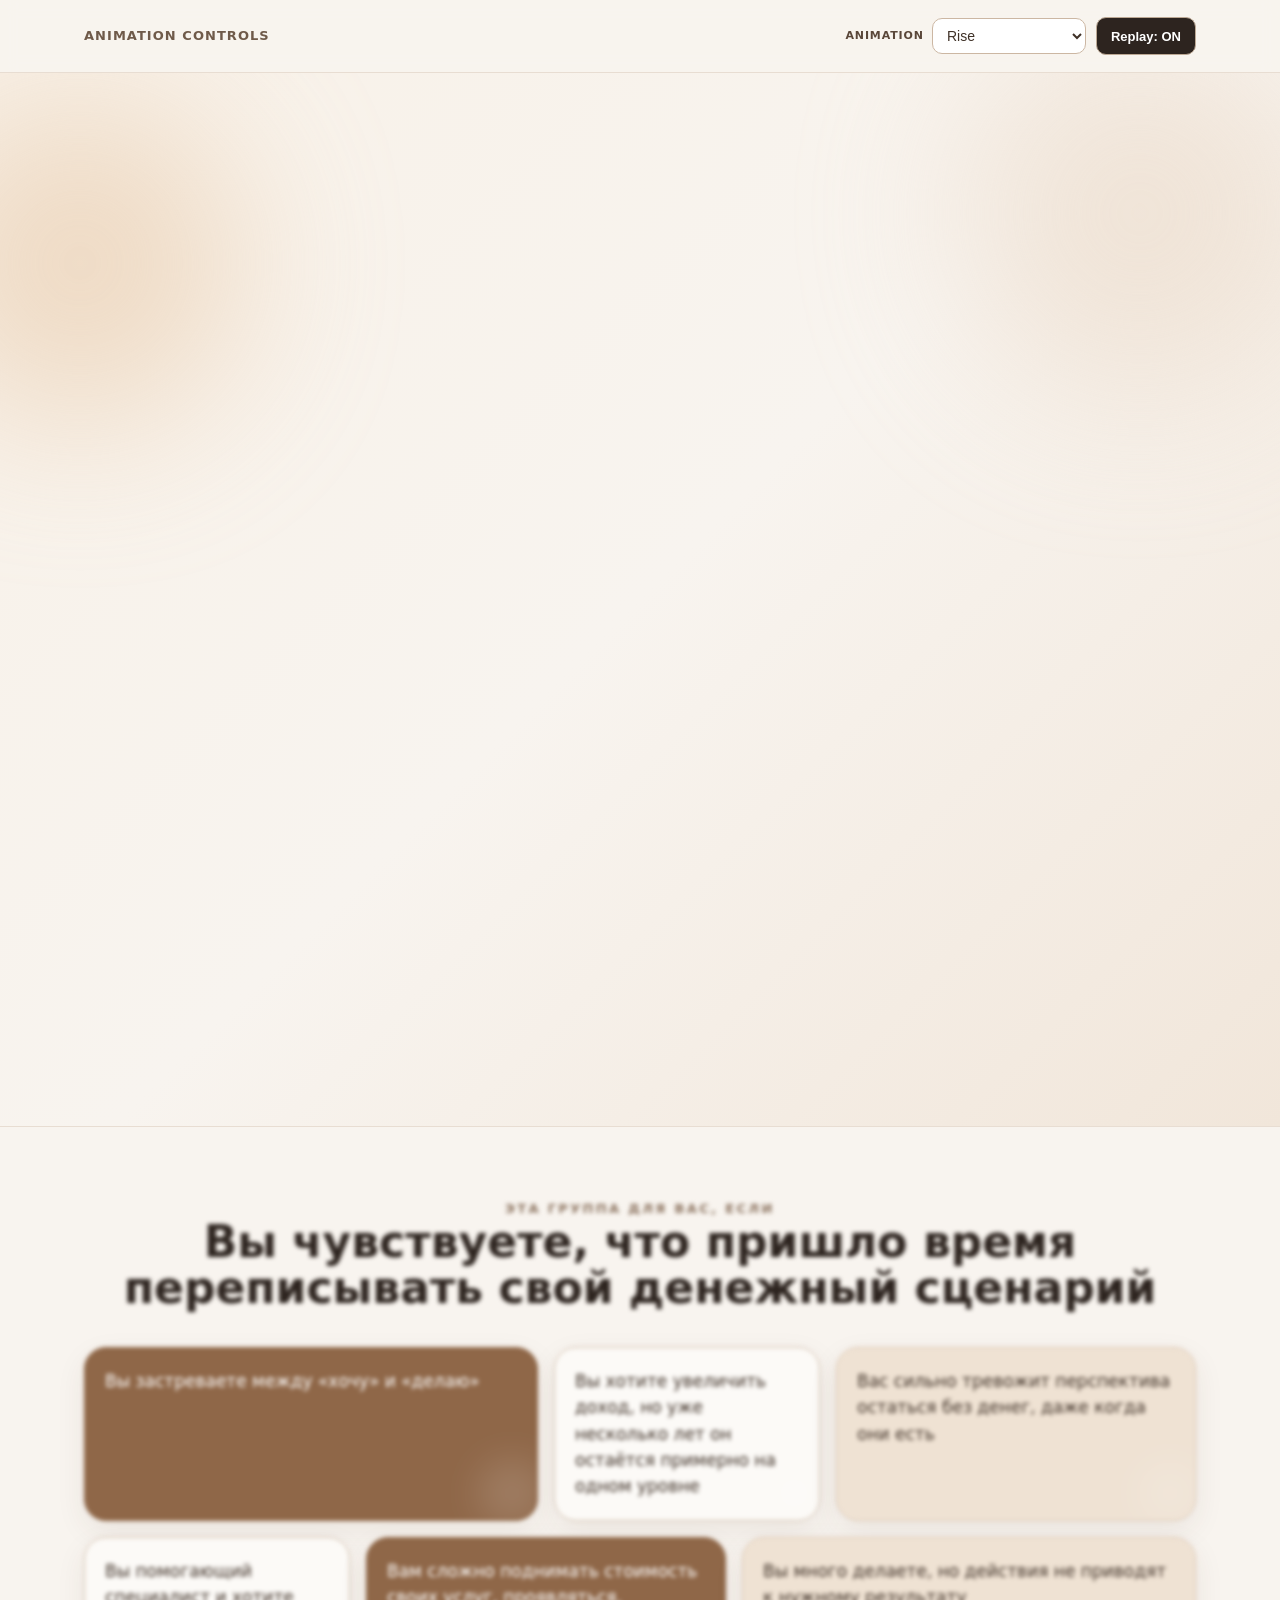
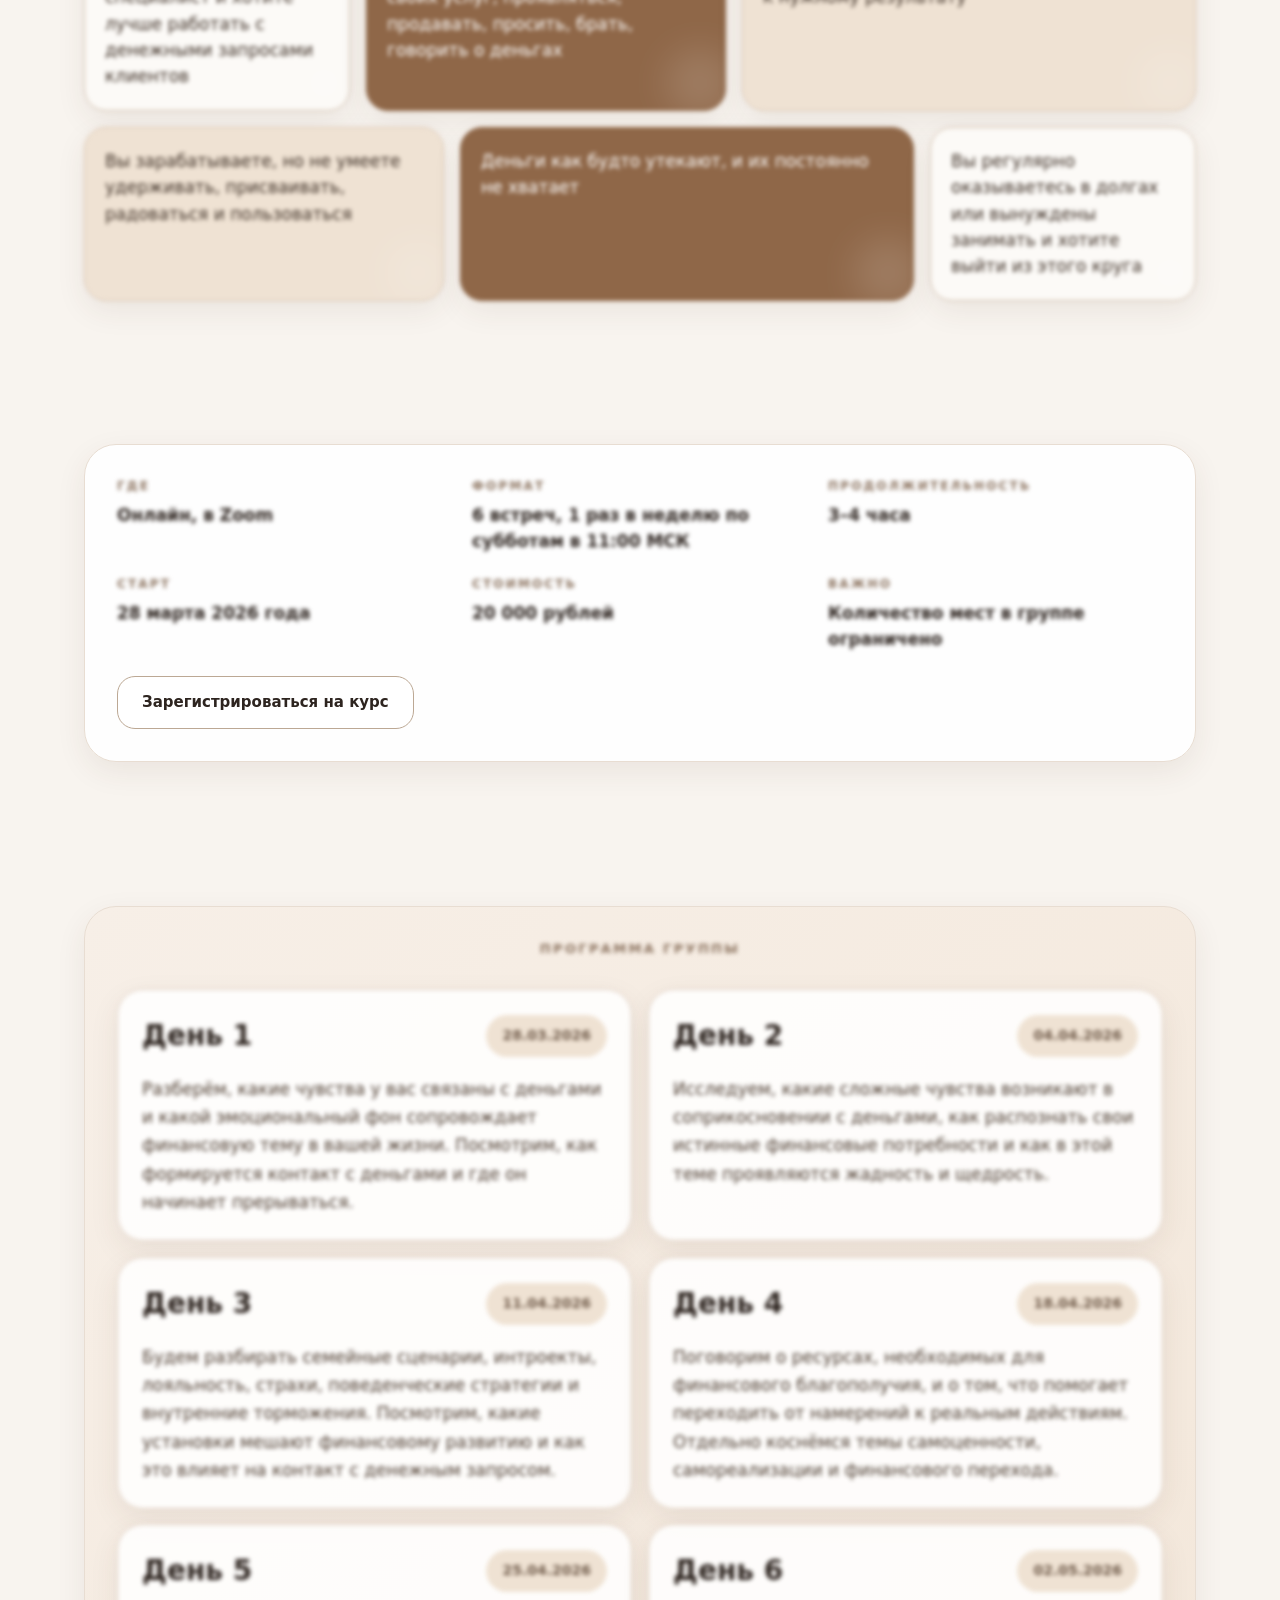
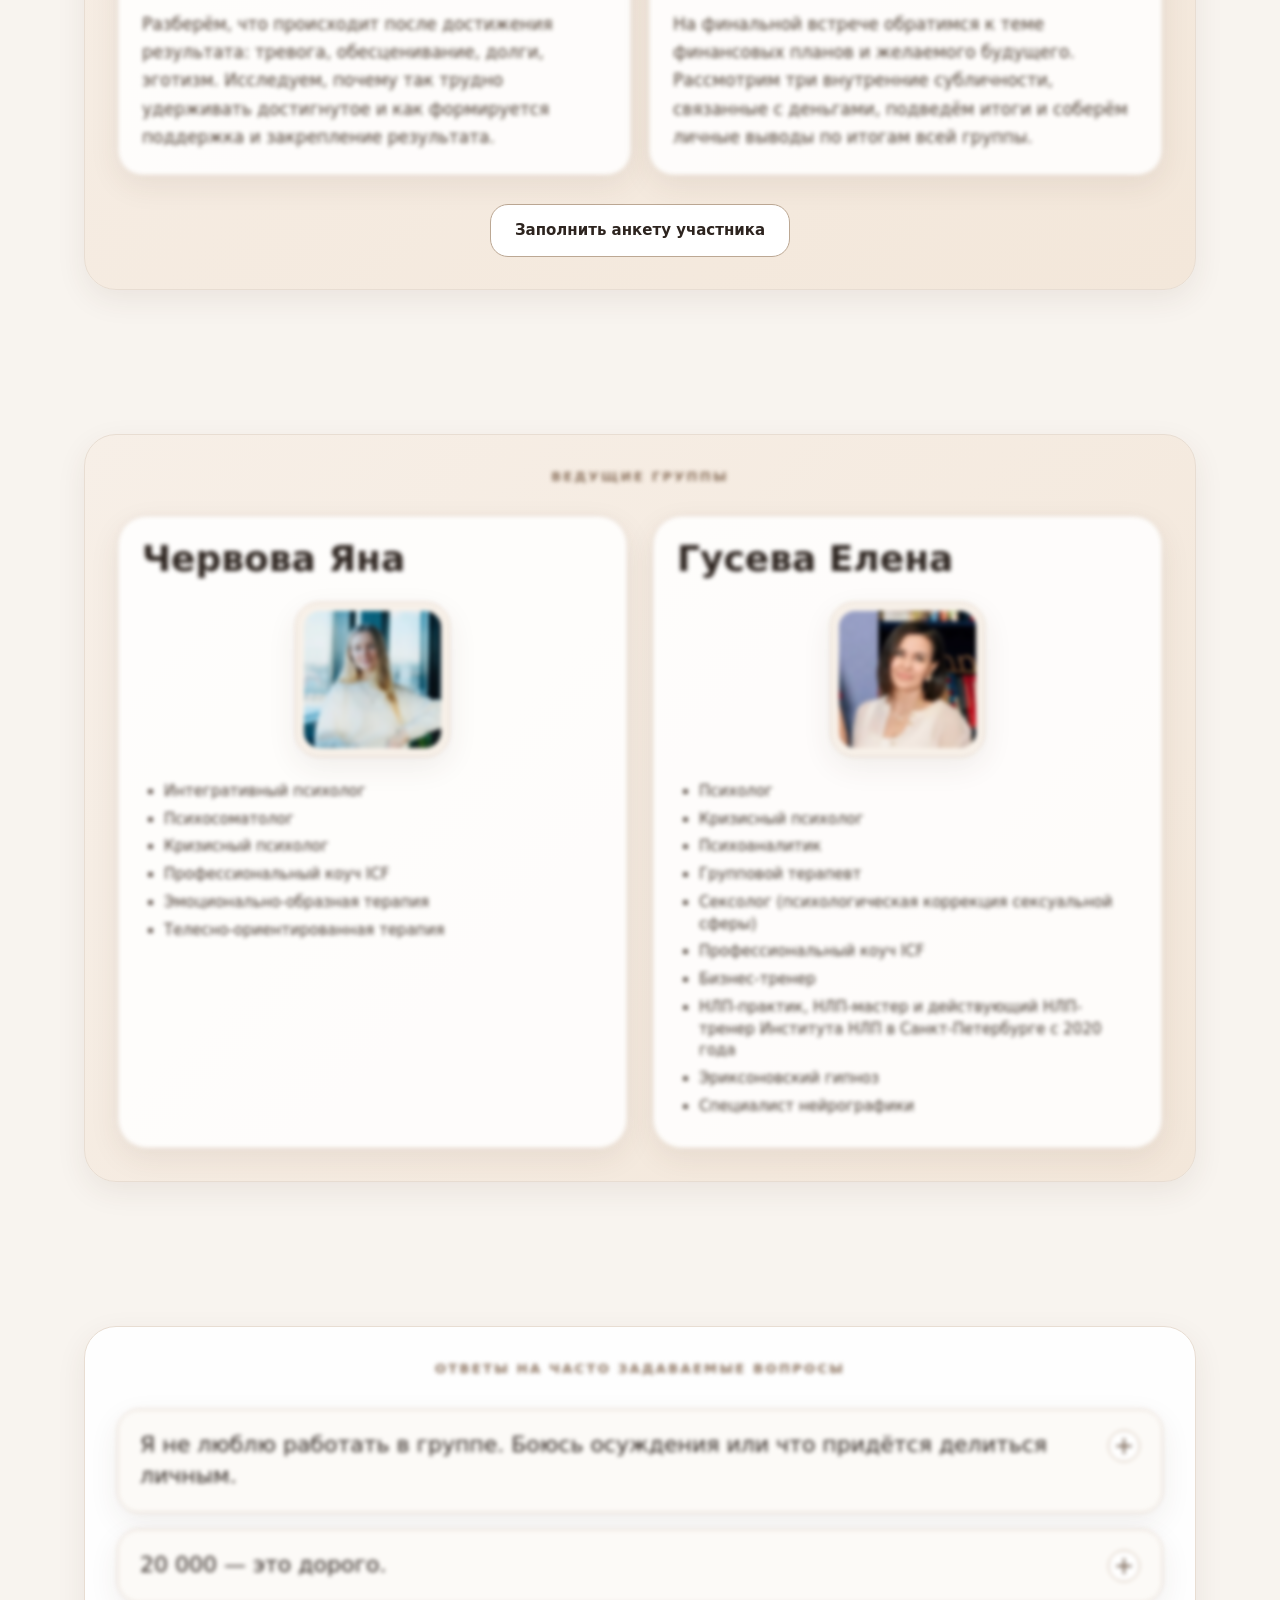
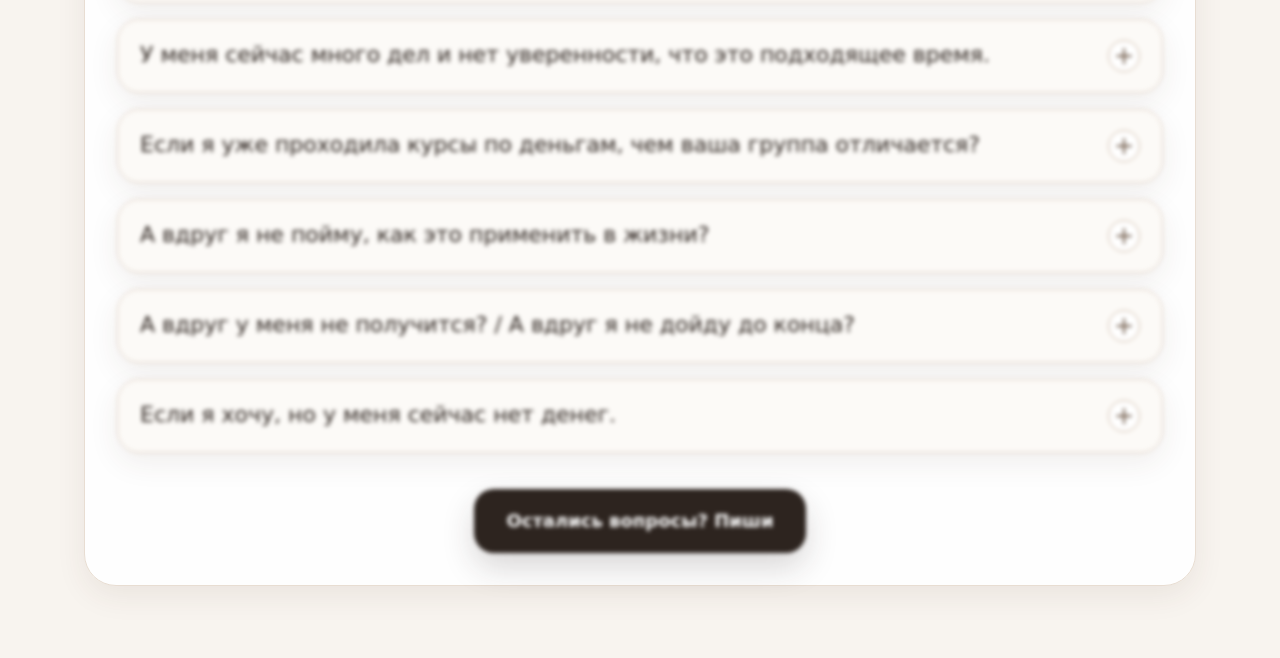
==== index.html @ 2451d03c "Работа с анимацией" ====
<!DOCTYPE html>
<html lang="ru">
<head>
  <meta charset="UTF-8" />
  <meta name="viewport" content="width=device-width, initial-scale=1.0" />
  <title>Учебно-терапевтическая группа «ДЕНЬГИ»</title>
  <link rel="stylesheet" href="styles.css?v=20260317-5" />
</head>
<body>
  <header class="site-header">
    <div class="container header-inner">
      <div class="header-title">Animation Controls</div>
      <div class="header-controls">
        <label class="header-control" for="animationPreset">
          <span>Animation</span>
          <select id="animationPreset" name="animationPreset">
            <option value="rise">Rise</option>
            <option value="slide-left">Slide Left</option>
            <option value="zoom">Zoom In</option>
            <option value="soft-blur">Soft Blur</option>
            <option value="none">None</option>
          </select>
        </label>
        <button id="revealToggle" class="header-toggle" type="button" aria-pressed="true">
          Replay: ON
        </button>
      </div>
    </div>
  </header>
  <main>
    <section class="hero">
      <div class="blob"></div>
      <div class="blob2"></div>
      <div class="container hero-inner">
        <div class="eyebrow">Учебно-терапевтическая группа</div>
        <h1>«ДЕНЬГИ»</h1>
        <div class="lead">
          Деньги — это не только доход, цифры на карте, платежи и список желаний в заметках. Это ещё и про страх, стыд, вину, запреты, семейные сценарии и внутренние остановки. Когда дело касается денег, проблема часто не в отсутствии у нас способностей, энергии, силы и опоры, а в том, что психика останавливает нас на пути к желаемому.
        </div>
        <div class="cta-row">
          <a class="btn btn-dark" href="https://forms.gle/CyxedDQFrgJyTi6B8" target="_blank" rel="noreferrer">Оставить заявку на участие</a>
        </div>

        <div class="features">
          <article class="feature-card">
            <h3>Почему эта группа не про мотивацию</h3>
            <p>Наша группа не про лозунги в стиле «просто поверь в себя и удвой доход». Она про глубину и про то, как на самом деле устроена психика в теме денег.</p>
          </article>
          <article class="feature-card">
            <h3>Как это проявляется в жизни</h3>
            <p>Мы хотим большего, стараемся, делаем шаги, но как будто всё время где-то тормозим: нам трудно просить, брать, проявляться, выдерживать рост и пользоваться тем, что уже удалось получить.</p>
          </article>
          <article class="feature-card warm">
            <h3>Что мы будем исследовать</h3>
            <p>Как именно формируются внутренние установки в теме денег, денежные установки, семейные сценарии, запрет хотеть и брать, трудности с проявленностью, получением, удержанием и присвоением результата.</p>
          </article>
        </div>
      </div>
    </section>

    <section class="section">
      <div class="container">
        <div class="section-title-wrap">
          <div class="section-kicker">Эта группа для вас, если</div>
          <h2>Вы чувствуете, что пришло время переписывать свой денежный сценарий</h2>
        </div>
        <div class="audience-grid">
          <div class="audience-card card-accent"><p>Вы застреваете между «хочу» и «делаю»</p></div>
<div class="audience-card card-light"><p>Вы хотите увеличить доход, но уже несколько лет он остаётся примерно на одном уровне</p></div>
<div class="audience-card card-warm"><p>Вас сильно тревожит перспектива остаться без денег, даже когда они есть</p></div>
<div class="audience-card card-light"><p>Вы помогающий специалист и хотите лучше работать с денежными запросами клиентов</p></div>
<div class="audience-card card-accent"><p>Вам сложно поднимать стоимость своих услуг, проявляться, продавать, просить, брать, говорить о деньгах</p></div>
<div class="audience-card card-warm"><p>Вы много делаете, но действия не приводят к нужному результату</p></div>
<div class="audience-card card-warm"><p>Вы зарабатываете, но не умеете удерживать, присваивать, радоваться и пользоваться</p></div>
<div class="audience-card card-accent"><p>Деньги как будто утекают, и их постоянно не хватает</p></div>
<div class="audience-card card-light"><p>Вы регулярно оказываетесь в долгах или вынуждены занимать и хотите выйти из этого круга</p></div>
        </div>
      </div>
    </section>

    <section class="section section-no-top">
      <div class="container">
        <div class="info-box">
          <div class="info-grid">
            <div class="info-item"><div class="label">Где</div><div class="value">Онлайн, в Zoom</div></div>
            <div class="info-item"><div class="label">Формат</div><div class="value">6 встреч, 1 раз в неделю по субботам в 11:00 МСК</div></div>
            <div class="info-item"><div class="label">Продолжительность</div><div class="value">3–4 часа</div></div>
            <div class="info-item"><div class="label">Старт</div><div class="value">28 марта 2026 года</div></div>
            <div class="info-item"><div class="label">Стоимость</div><div class="value">20 000 рублей</div></div>
            <div class="info-item"><div class="label">Важно</div><div class="value">Количество мест в группе ограничено</div></div>
          </div>
          <div class="cta-row cta-row-tight">
            <a class="btn btn-light" href="https://forms.gle/CyxedDQFrgJyTi6B8" target="_blank" rel="noreferrer">Зарегистрироваться на курс</a>
          </div>
        </div>
      </div>
    </section>

    <section class="section section-no-top">
      <div class="container">
        <div class="program-box">
          <div class="section-title-wrap section-title-wrap-compact">
            <div class="section-kicker">Программа группы</div>
          </div>
          <div class="program-grid">
            <article class="program-card">
      <div class="program-head"><h3>День 1</h3><span class="date-chip">28.03.2026</span></div>
      <p>Разберём, какие чувства у вас связаны с деньгами и какой эмоциональный фон сопровождает финансовую тему в вашей жизни. Посмотрим, как формируется контакт с деньгами и где он начинает прерываться.</p>
    </article>
<article class="program-card">
      <div class="program-head"><h3>День 2</h3><span class="date-chip">04.04.2026</span></div>
      <p>Исследуем, какие сложные чувства возникают в соприкосновении с деньгами, как распознать свои истинные финансовые потребности и как в этой теме проявляются жадность и щедрость.</p>
    </article>
<article class="program-card">
      <div class="program-head"><h3>День 3</h3><span class="date-chip">11.04.2026</span></div>
      <p>Будем разбирать семейные сценарии, интроекты, лояльность, страхи, поведенческие стратегии и внутренние торможения. Посмотрим, какие установки мешают финансовому развитию и как это влияет на контакт с денежным запросом.</p>
    </article>
<article class="program-card">
      <div class="program-head"><h3>День 4</h3><span class="date-chip">18.04.2026</span></div>
      <p>Поговорим о ресурсах, необходимых для финансового благополучия, и о том, что помогает переходить от намерений к реальным действиям. Отдельно коснёмся темы самоценности, самореализации и финансового перехода.</p>
    </article>
<article class="program-card">
      <div class="program-head"><h3>День 5</h3><span class="date-chip">25.04.2026</span></div>
      <p>Разберём, что происходит после достижения результата: тревога, обесценивание, долги, эготизм. Исследуем, почему так трудно удерживать достигнутое и как формируется поддержка и закрепление результата.</p>
    </article>
<article class="program-card">
      <div class="program-head"><h3>День 6</h3><span class="date-chip">02.05.2026</span></div>
      <p>На финальной встрече обратимся к теме финансовых планов и желаемого будущего. Рассмотрим три внутренние субличности, связанные с деньгами, подведём итоги и соберём личные выводы по итогам всей группы.</p>
    </article>
          </div>
          <div class="cta-row cta-row-center">
            <a class="btn btn-light" href="https://forms.gle/CyxedDQFrgJyTi6B8" target="_blank" rel="noreferrer">Заполнить анкету участника</a>
          </div>
        </div>
      </div>
    </section>

    <section class="section section-no-top">
      <div class="container">
        <div class="hosts-box">
          <div class="section-title-wrap section-title-wrap-compact">
            <div class="section-kicker">Ведущие группы</div>
          </div>
          <div class="hosts-grid">
            <article class="host-card">
              <h3>Червова Яна</h3>
              <div class="photo-wrap"><img src="[data-uri]" alt="Червова Яна"></div>
              <ul class="host-list">
                <li>Интегративный психолог</li>
<li>Психосоматолог</li>
<li>Кризисный психолог</li>
<li>Профессиональный коуч ICF</li>
<li>Эмоционально-образная терапия</li>
<li>Телесно-ориентированная терапия</li>
              </ul>
            </article>

            <article class="host-card">
              <h3>Гусева Елена</h3>
              <div class="photo-wrap"><img src="[data-uri]" alt="Гусева Елена"></div>
              <ul class="host-list">
                <li>Психолог</li>
<li>Кризисный психолог</li>
<li>Психоаналитик</li>
<li>Групповой терапевт</li>
<li>Сексолог (психологическая коррекция сексуальной сферы)</li>
<li>Профессиональный коуч ICF</li>
<li>Бизнес-тренер</li>
<li>НЛП-практик, НЛП-мастер и действующий НЛП-тренер Института НЛП в Санкт-Петербурге с 2020 года</li>
<li>Эриксоновский гипноз</li>
<li>Специалист нейрографики</li>
              </ul>
            </article>
          </div>
        </div>
      </div>
    </section>

    <section class="section section-no-top">
      <div class="container">
        <div class="faq-box">
          <div class="section-title-wrap section-title-wrap-compact">
            <div class="section-kicker">Ответы на часто задаваемые вопросы</div>
          </div>
          <div class="faq-list">
            <details class="faq-item">
    <summary><span>Я не люблю работать в группе. Боюсь осуждения или что придётся делиться личным.</span><span class="plus">+</span></summary>
    <div class="faq-answer">Это безопасная, профессионально ведущаяся группа. Здесь нет давления, принуждения или ожидания, что вы должны открываться больше, чем вам комфортно. Вы говорите только о том, о чём готовы говорить. И очень часто именно группа даёт редкое ощущение: со мной всё не так уж странно, я не одна и не один, мои чувства и страхи можно выдержать и понять.</div>
  </details>
<details class="faq-item">
    <summary><span>20 000 — это дорого.</span><span class="plus">+</span></summary>
    <div class="faq-answer">Это не просто оплата за участие в группе, а вложение в глубокую работу с вашими денежными сценариями, чувствами и привычными способами обращаться с деньгами. Здесь вы работаете не с поверхностью, а с тем, что годами влияет на доход, устойчивость, самоценность и внутреннюю свободу. В результате вы уйдёте не с абстрактной теорией, а с гораздо более ясным пониманием себя и своей личной инструкции обращения с деньгами. И это остаётся с вами надолго.</div>
  </details>
<details class="faq-item">
    <summary><span>У меня сейчас много дел и нет уверенности, что это подходящее время.</span><span class="plus">+</span></summary>
    <div class="faq-answer">Очень часто именно так и выглядит наша тема денег: на себя, на устойчивость, на важные внутренние процессы как будто всё время не хватает места. И в этом тоже есть смысл. Группа не про то, чтобы ещё сильнее себя подгонять. Она про то, чтобы остановиться, услышать себя и начать выстраивать более осознанный и взрослый контакт с деньгами.</div>
  </details>
<details class="faq-item">
    <summary><span>Если я уже проходила курсы по деньгам, чем ваша группа отличается?</span><span class="plus">+</span></summary>
    <div class="faq-answer">Мы не будем повторять общие идеи про деньги и не станем давать универсальные советы, которые подходят всем и никому одновременно. Здесь важнее другое: вы увидите, как именно вы устроены в теме денег — где останавливаетесь, что чувствуете, какие стратегии у вас включаются автоматически. Это не про накопление информации, а про личную работу, после которой меняется не только понимание, но и внутреннее состояние.</div>
  </details>
<details class="faq-item">
    <summary><span>А вдруг я не пойму, как это применить в жизни?</span><span class="plus">+</span></summary>
    <div class="faq-answer">Здесь вы не просто слушаете и соглашаетесь. Здесь вы исследуете, проживаете, замечаете свои реакции и постепенно собираете собственную систему понимания. То есть не абстрактные знания, а конкретные ответы про себя: что с вами происходит, где вы тормозите, на что опираетесь и что помогает вам двигаться дальше. По сути, вы создаёте свою личную инструкцию, которую потом сможете использовать в жизни.</div>
  </details>
<details class="faq-item">
    <summary><span>А вдруг у меня не получится? / А вдруг я не дойду до конца?</span><span class="plus">+</span></summary>
    <div class="faq-answer">Это не марафон, где нужно собраться из последних сил и героически выдержать. Группа устроена так, чтобы поддерживать, а не ломать. Даже если вы сейчас в непростом состоянии, здесь можно идти в своём темпе. И иногда одна встреча уже даёт важный внутренний сдвиг, если вы остаетесь в честном контакте с собой.</div>
  </details>
<details class="faq-item">
    <summary><span>Если я хочу, но у меня сейчас нет денег.</span><span class="plus">+</span></summary>
    <div class="faq-answer">Это лучше обсудить лично. Если этот вопрос для вас актуален, напишите нам в Telegram.</div>
  </details>
          </div>
          <div class="bottom-cta">
            <a href="https://t.me/epguseva" target="_blank" rel="noreferrer">Остались вопросы? Пиши</a>
          </div>
        </div>
      </div>
    </section>
  </main>
  <script src="script.js?v=20260317-5" defer></script>
</body>
</html>
---- styles.css ----
:root {
      --bg: #f8f4ef;
      --bg-soft: #f7efe7;
      --bg-warm: #f1e6da;
      --card: rgba(255,255,255,.86);
      --card-solid: #ffffff;
      --text: #2d241f;
      --text-soft: #4d3d31;
      --muted: #8a715d;
      --line: #ddcdbf;
      --line-soft: #e8ddd2;
      --accent: #8f6748;
      --accent-dark: #2d241f;
      --accent-soft: #efe2d3;
      --shadow: 0 10px 30px rgba(80, 54, 32, 0.08);
      --radius-xl: 32px;
      --radius-lg: 26px;
      --radius-md: 22px;
      --maxw: 1160px;
    }
    * { box-sizing: border-box; }
    html { scroll-behavior: smooth; }
    body {
      margin: 0;
      font-family: Inter, ui-sans-serif, system-ui, -apple-system, BlinkMacSystemFont, "Segoe UI", sans-serif;
      background: var(--bg);
      color: var(--text);
      line-height: 1.55;
    }
    img { max-width: 100%; display: block; }
    a { color: inherit; text-decoration: none; }
    .container { max-width: var(--maxw); margin: 0 auto; padding: 0 24px; }
    .hero {
      position: relative;
      overflow: hidden;
      border-bottom: 1px solid var(--line-soft);
      background: linear-gradient(135deg, #f8f1e8 0%, #f8f4ef 50%, #f1e6da 100%);
    }
    .blob, .blob2 {
      position: absolute; border-radius: 999px; filter: blur(80px); opacity: .55; pointer-events:none;
    }
    .blob { width: 320px; height: 320px; background: #e7c7a5; left: -80px; top: 30px; }
    .blob2 { width: 360px; height: 360px; background: #ead8c6; right: -40px; top: -40px; }
    .hero-inner { position: relative; padding: 64px 0 96px; }
    .eyebrow {
      display: inline-flex; padding: 10px 16px; border-radius: 999px; border: 1px solid #d8c8b7;
      background: rgba(255,255,255,.7); color: #6f5a49; font-size: 14px; letter-spacing: .08em; text-transform: uppercase;
      backdrop-filter: blur(8px);
    }
    h1 { margin: 18px 0 0; font-size: clamp(42px, 8vw, 82px); line-height: .98; }
    h2 { margin: 0; font-size: clamp(28px, 4vw, 44px); line-height: 1.05; }
    h3 { margin: 0; }
    .lead { max-width: 920px; margin-top: 28px; font-size: clamp(20px, 2.1vw, 26px); line-height: 1.55; color: var(--text-soft); }
    .cta-row { margin-top: 28px; display: flex; flex-wrap: wrap; gap: 12px; }
    .cta-row-tight { margin-top: 24px; }
    .cta-row-center { justify-content: center; margin-top: 28px; }
    .btn {
      display: inline-flex; align-items: center; justify-content: center;
      min-height: 52px; padding: 14px 24px; border-radius: 18px; font-weight: 600;
      font-size: 15px; transition: .18s ease; box-shadow: var(--shadow);
    }
    .btn-dark { background: var(--accent-dark); color: white; }
    .btn-dark:hover { background: #3a3029; }
    .btn-light { background: white; color: var(--text); border: 1px solid #bca894; box-shadow: none; }
    .btn-light:hover { background: #f8f1e9; }
    .features { margin-top: 40px; display: grid; gap: 16px; grid-template-columns: repeat(3, 1fr); }
    .feature-card {
      border: 1px solid var(--line);
      border-radius: var(--radius-md);
      padding: 24px; box-shadow: var(--shadow);
      background: rgba(255,255,255,.85);
    }
    .feature-card.warm { background: var(--accent-soft); }
    .feature-card h3 { font-size: 24px; margin-bottom: 12px; }
    .feature-card p { margin: 0; color: var(--text-soft); font-size: 17px; line-height: 1.65; }
    section.section { padding: 72px 0; }
    .section-no-top { padding-top: 0; }
    .section-title-wrap { text-align: center; margin-bottom: 36px; }
    .section-title-wrap-compact { margin-bottom: 0; }
    .section-kicker {
      color: var(--muted); text-transform: uppercase; letter-spacing: .18em; font-size: 13px; font-weight: 600;
    }
    .audience-grid {
      display: grid; gap: 16px;
      grid-template-columns: repeat(12, 1fr);
    }
    .audience-card {
      min-height: 140px; border-radius: 22px; border: 1px solid var(--line);
      padding: 20px; box-shadow: var(--shadow); position: relative; overflow: hidden;
    }
    .audience-card p { margin: 0; font-size: 17px; line-height: 1.55; position: relative; z-index: 1; }
    .audience-card::after {
      content: ""; position: absolute; right: -10px; bottom: -8px; width: 70px; height: 70px;
      border-radius: 999px; background: rgba(255,255,255,.14); filter: blur(18px);
    }
    .card-accent { background: var(--accent); color: white; border-color: var(--accent); }
    .card-light { background: #fcfaf7; color: #3f3127; border-color: #ccb7a3; }
    .card-warm { background: #efe2d3; color: #3f3127; border-color: #d7c1ad; }
    .audience-grid .audience-card:nth-child(1) { grid-column: span 5; }
    .audience-grid .audience-card:nth-child(2) { grid-column: span 3; }
    .audience-grid .audience-card:nth-child(3) { grid-column: span 4; }
    .audience-grid .audience-card:nth-child(4) { grid-column: span 3; }
    .audience-grid .audience-card:nth-child(5) { grid-column: span 4; }
    .audience-grid .audience-card:nth-child(6) { grid-column: span 5; }
    .audience-grid .audience-card:nth-child(7) { grid-column: span 4; }
    .audience-grid .audience-card:nth-child(8) { grid-column: span 5; }
    .audience-grid .audience-card:nth-child(9) { grid-column: span 3; }

    .info-box, .program-box, .hosts-box, .faq-box {
      border: 1px solid var(--line-soft);
      border-radius: var(--radius-xl);
      box-shadow: var(--shadow);
      padding: 32px;
    }
    .info-box { background: rgba(255,255,255,.92); }
    .program-box, .hosts-box { background: linear-gradient(135deg, #f7efe7 0%, #f3e7da 100%); }
    .faq-box { background: rgba(255,255,255,.92); }
    .info-grid {
      display: grid; gap: 20px; grid-template-columns: repeat(3, 1fr);
    }
    .info-item .label {
      color: var(--muted); text-transform: uppercase; letter-spacing: .18em; font-size: 12px; font-weight: 600;
    }
    .info-item .value { margin-top: 6px; font-weight: 600; font-size: 17px; }
    .program-grid { display: grid; gap: 16px; grid-template-columns: repeat(2, 1fr); margin-top: 30px; }
    .program-card {
      border: 1px solid var(--line); border-radius: 26px; background: rgba(255,255,255,.86); padding: 24px; box-shadow: var(--shadow);
    }
    .program-head { display: flex; align-items: center; justify-content: space-between; gap: 14px; }
    .program-head h3 { font-size: 28px; }
    .date-chip {
      display: inline-flex; align-items: center; justify-content: center;
      padding: 10px 16px; border-radius: 999px; background: var(--accent-soft); color: #6f5a49; font-size: 14px; font-weight: 600;
      white-space: nowrap;
    }
    .program-card p { margin: 18px 0 0; font-size: 17px; color: var(--text-soft); line-height: 1.65; }
    .hosts-grid { margin-top: 28px; display: grid; gap: 24px; grid-template-columns: repeat(2, 1fr); }
    .host-card {
      border: 1px solid var(--line); border-radius: 30px; background: rgba(255,255,255,.86); padding: 24px; box-shadow: var(--shadow);
    }
    .host-card h3 { font-size: 36px; line-height: 1.05; }
    .photo-wrap {
      width: 155px; height: 155px; margin: 24px auto 0; padding: 8px;
      border-radius: 24px; overflow: hidden; border: 1px solid var(--line); background: #f8f1e9; box-shadow: var(--shadow);
    }
    .photo-wrap img { width: 100%; height: 100%; object-fit: cover; border-radius: 16px; }
    .host-list {
      margin: 24px 0 0; padding-left: 22px; color: #44362c; line-height: 1.45;
    }
    .host-list li { margin: 6px 0; font-size: 15px; }
    .faq-list { margin-top: 30px; display: grid; gap: 16px; }
    .faq-item {
      border: 1px solid var(--line); border-radius: 22px; background: #fcfaf7; padding: 20px 22px; box-shadow: var(--shadow);
    }
    .faq-item summary {
      list-style: none; cursor: pointer; display: flex; gap: 14px; align-items: flex-start; justify-content: space-between;
      font-size: 22px; line-height: 1.4; font-weight: 500;
    }
    .faq-item summary::-webkit-details-marker { display: none; }
    .plus {
      display: inline-flex; align-items: center; justify-content: center; width: 32px; height: 32px; flex: 0 0 32px;
      border-radius: 999px; border: 1px solid #ccb7a3; background: white; color: #6f5a49; font-size: 24px; line-height: 1;
      transition: transform .2s ease;
    }
    .faq-item[open] .plus { transform: rotate(45deg); }
    .faq-answer { padding-top: 16px; color: var(--text-soft); font-size: 17px; line-height: 1.7; white-space: pre-wrap; }
    .bottom-cta { margin-top: 36px; display: flex; justify-content: center; }
    .bottom-cta a {
      display: inline-flex; align-items: center; justify-content: center; min-height: 64px;
      background: var(--accent-dark); color: white; border-radius: 20px; padding: 16px 32px;
      font-size: 18px; font-weight: 700; box-shadow: 0 14px 32px rgba(45,36,31,.18);
    }
    .bottom-cta a:hover { background: #3a3029; }

    /* Header controls (temporary, can be replaced with full nav later) */
    .site-header {
      position: sticky;
      top: 0;
      z-index: 140;
      border-bottom: 1px solid var(--line-soft);
      background: rgba(248,244,239,.94);
      backdrop-filter: blur(8px);
    }
    .header-inner {
      min-height: 72px;
      display: flex;
      align-items: center;
      justify-content: space-between;
      gap: 14px;
      padding-top: 10px;
      padding-bottom: 10px;
    }
    .header-title {
      font-size: 13px;
      font-weight: 700;
      letter-spacing: .08em;
      text-transform: uppercase;
      color: #6f5a49;
      white-space: nowrap;
    }
    .header-controls {
      display: flex;
      align-items: center;
      gap: 10px;
      flex-wrap: wrap;
      justify-content: flex-end;
    }
    .header-control {
      display: flex;
      align-items: center;
      gap: 8px;
      color: #5a4739;
      font-size: 13px;
      font-weight: 600;
    }
    .header-control span {
      font-size: 11px;
      letter-spacing: .08em;
      text-transform: uppercase;
    }
    .header-control select {
      min-width: 154px;
      border-radius: 10px;
      border: 1px solid #ccb7a3;
      background: white;
      color: #3f3127;
      font-size: 14px;
      padding: 8px 10px;
    }
    .header-toggle {
      border: 1px solid #bca894;
      background: #2d241f;
      color: white;
      border-radius: 10px;
      min-height: 38px;
      padding: 8px 14px;
      font-size: 13px;
      font-weight: 700;
      cursor: pointer;
      transition: .18s ease;
    }
    .header-toggle:hover { background: #3a3029; }
    .header-toggle.is-off {
      background: white;
      color: #3f3127;
    }

    /* Scroll reveal animation (enabled only when JS adds .js on <html>) */
    .js .reveal {
      opacity: 0;
      transform: translate3d(var(--reveal-x, 0), var(--reveal-y, 26px), 0) scale(var(--reveal-scale, 1));
      filter: blur(var(--reveal-blur, 2px));
      transition:
        opacity 0.7s ease,
        transform 0.7s cubic-bezier(0.22, 1, 0.36, 1),
        filter 0.7s ease;
      transition-delay: var(--reveal-delay, 0ms);
      will-change: opacity, transform, filter;
    }
    .js .reveal.is-visible {
      opacity: 1;
      transform: translate3d(0, 0, 0) scale(1);
      filter: blur(0);
    }

    html[data-anim="rise"] {
      --reveal-x: 0;
      --reveal-y: 26px;
      --reveal-scale: 1;
      --reveal-blur: 2px;
    }
    html[data-anim="slide-left"] {
      --reveal-x: -34px;
      --reveal-y: 0;
      --reveal-scale: 1;
      --reveal-blur: 1px;
    }
    html[data-anim="zoom"] {
      --reveal-x: 0;
      --reveal-y: 0;
      --reveal-scale: 0.93;
      --reveal-blur: 0;
    }
    html[data-anim="soft-blur"] {
      --reveal-x: 0;
      --reveal-y: 16px;
      --reveal-scale: 0.985;
      --reveal-blur: 5px;
    }
    html[data-anim="none"] .reveal {
      opacity: 1 !important;
      transform: none !important;
      filter: none !important;
      transition: none !important;
    }

    @media (prefers-reduced-motion: reduce) {
      .js .reveal,
      .js .reveal.is-visible {
        opacity: 1;
        transform: none;
        filter: none;
        transition: none;
      }
    }

    @media (max-width: 980px) {
      .features, .info-grid, .program-grid, .hosts-grid { grid-template-columns: 1fr 1fr; }
      .audience-grid .audience-card { grid-column: span 6 !important; }
      .host-card h3 { font-size: 30px; }
    }
    @media (max-width: 720px) {
      .container { padding: 0 16px; }
      .header-inner {
        min-height: auto;
        align-items: flex-start;
        flex-direction: column;
      }
      .header-controls { justify-content: flex-start; }
      .header-control select { min-width: 140px; }
      .hero-inner { padding: 42px 0 56px; }
      section.section { padding: 54px 0; }
      .features, .info-grid, .program-grid, .hosts-grid { grid-template-columns: 1fr; }
      .audience-grid { grid-template-columns: 1fr; }
      .audience-grid .audience-card { grid-column: auto !important; }
      .info-box, .program-box, .hosts-box, .faq-box { padding: 22px; border-radius: 26px; }
      .feature-card, .program-card, .host-card, .faq-item { padding: 18px; }
      .program-head { align-items: flex-start; flex-direction: column; }
      .faq-item summary { font-size: 18px; }
      .bottom-cta a { width: 100%; text-align: center; }
    }
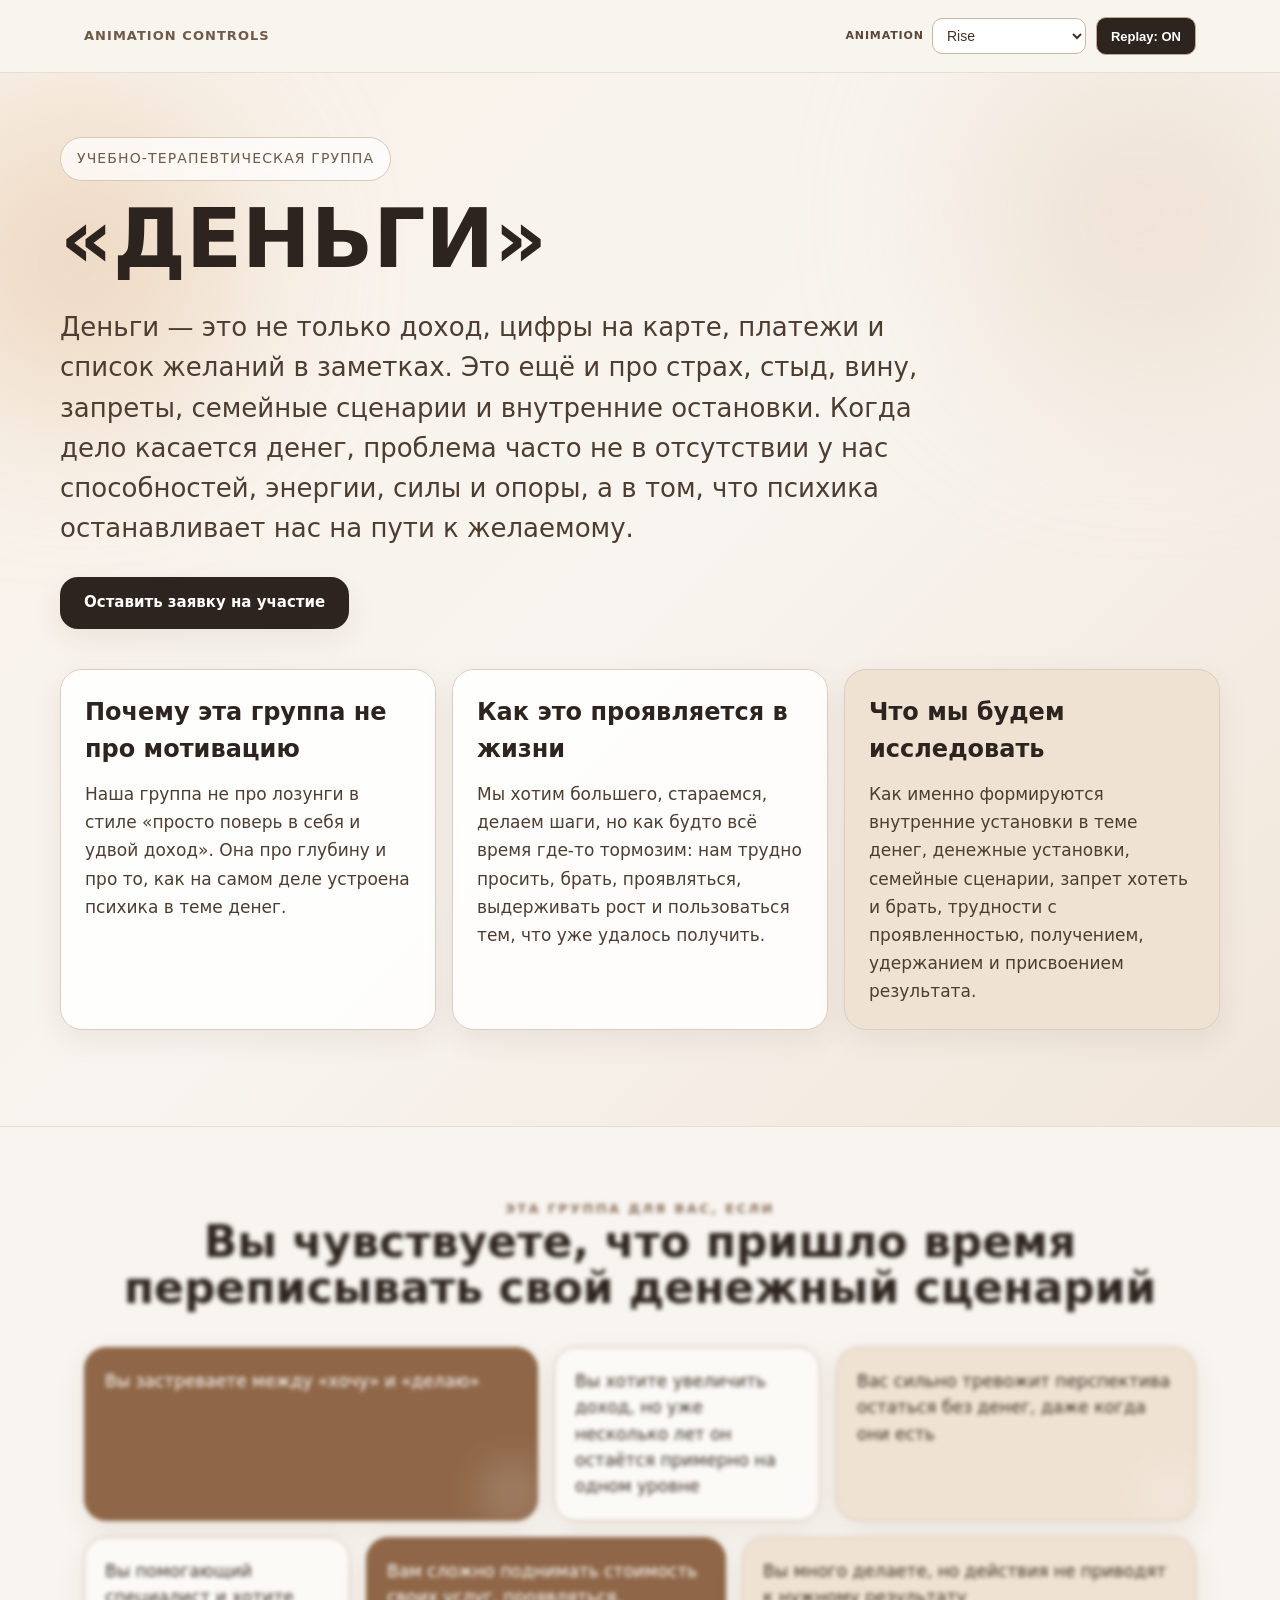
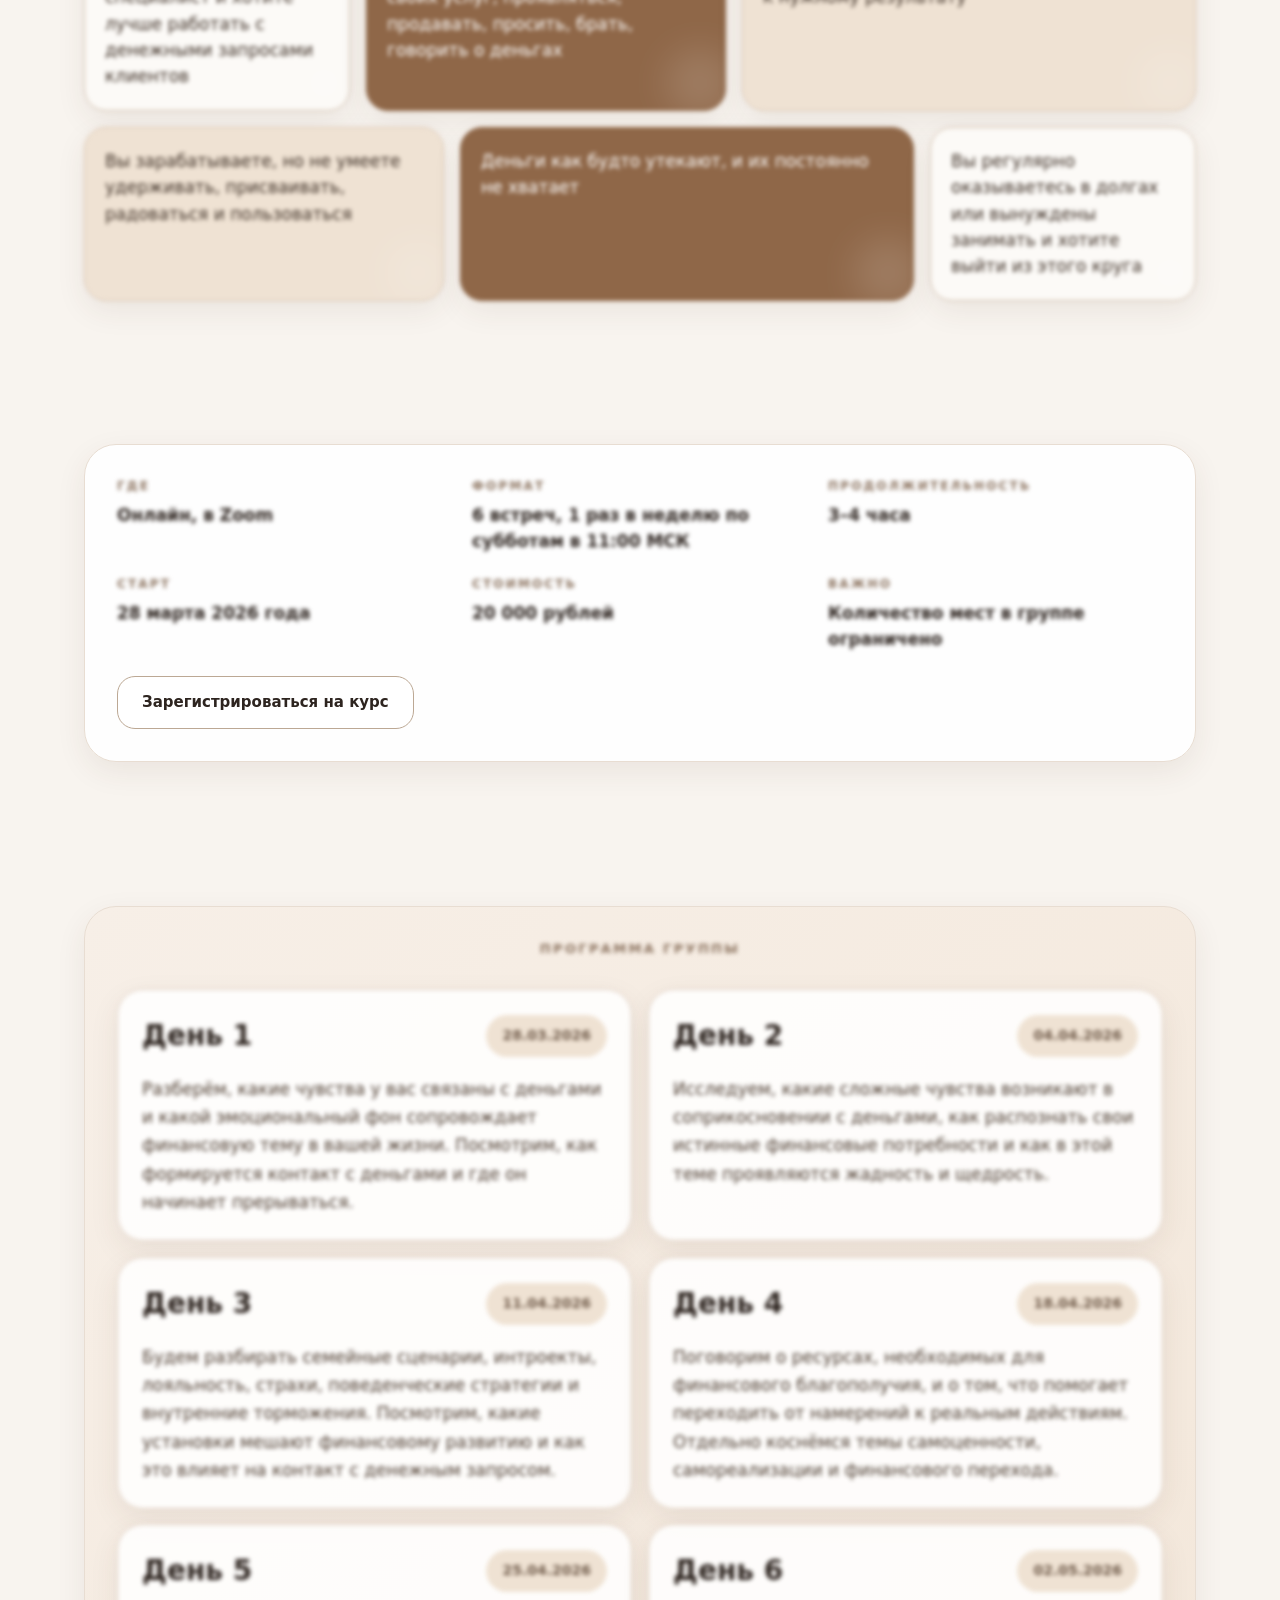
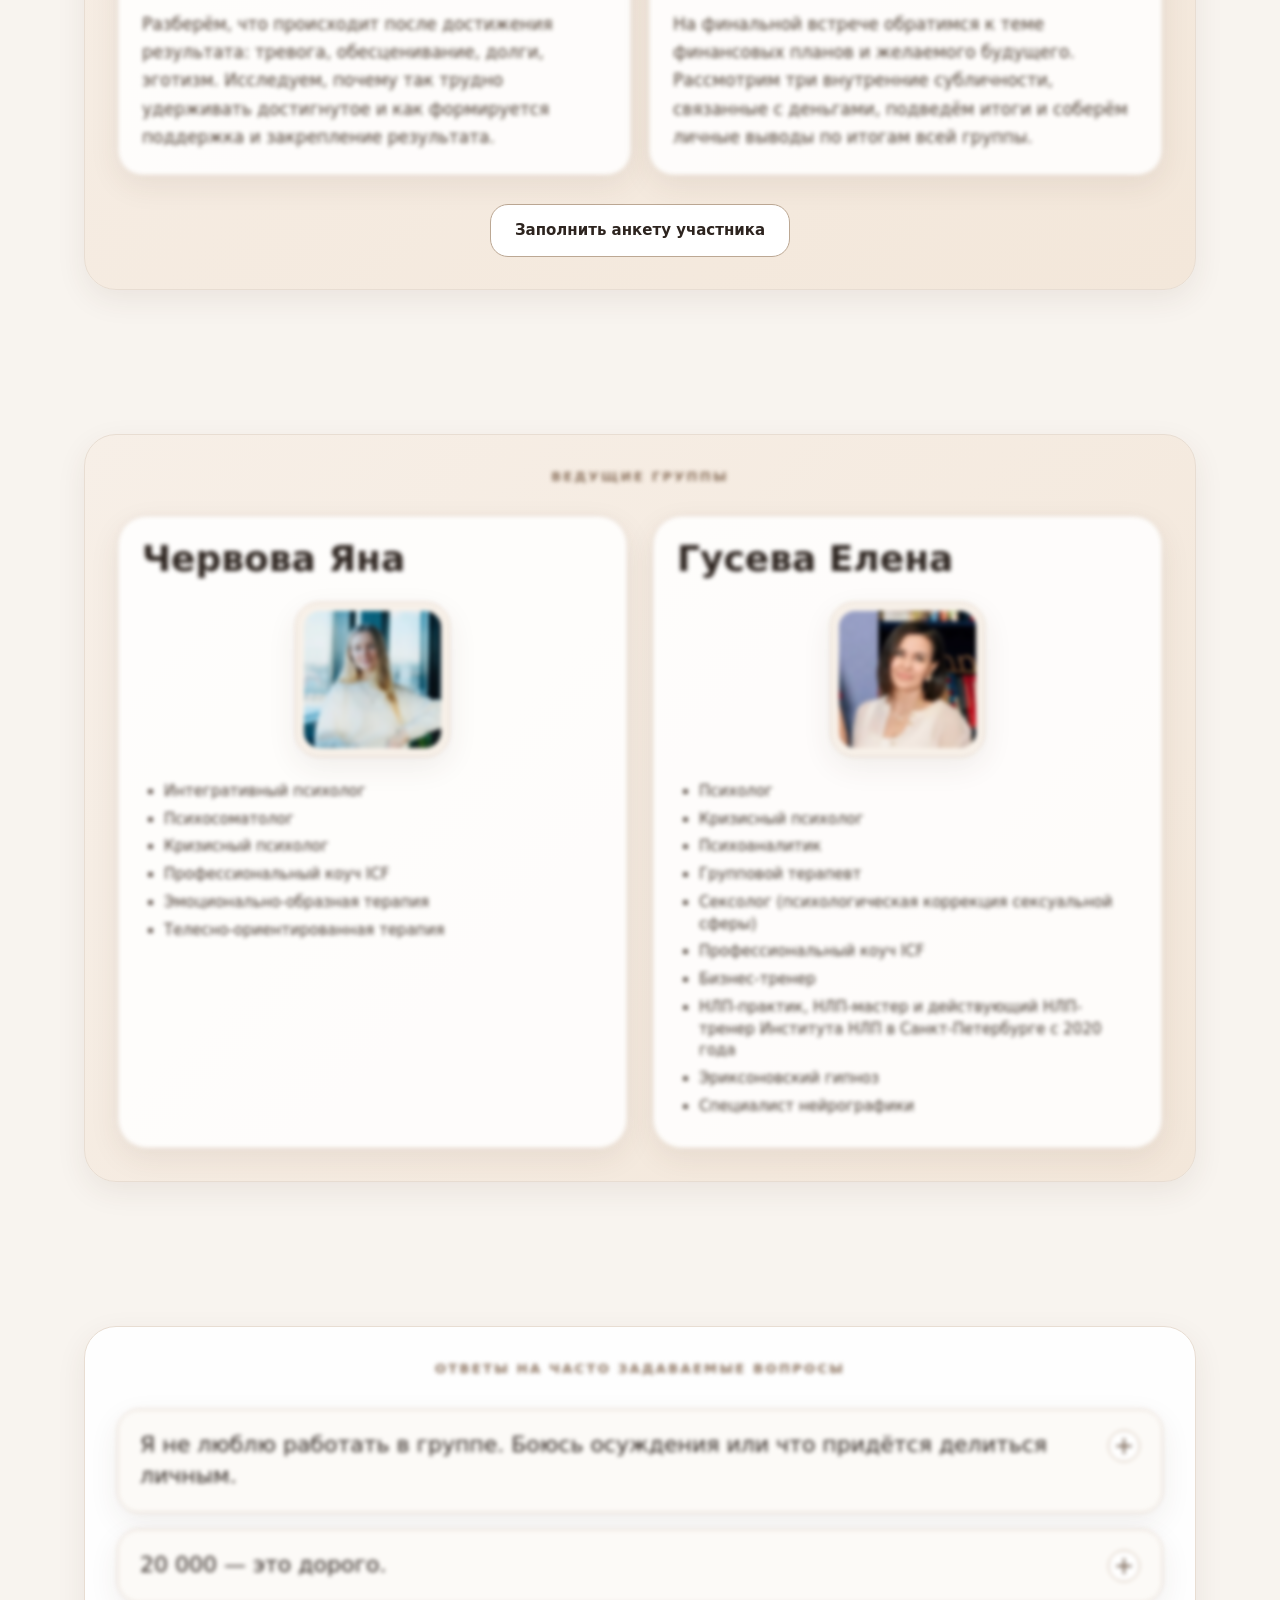
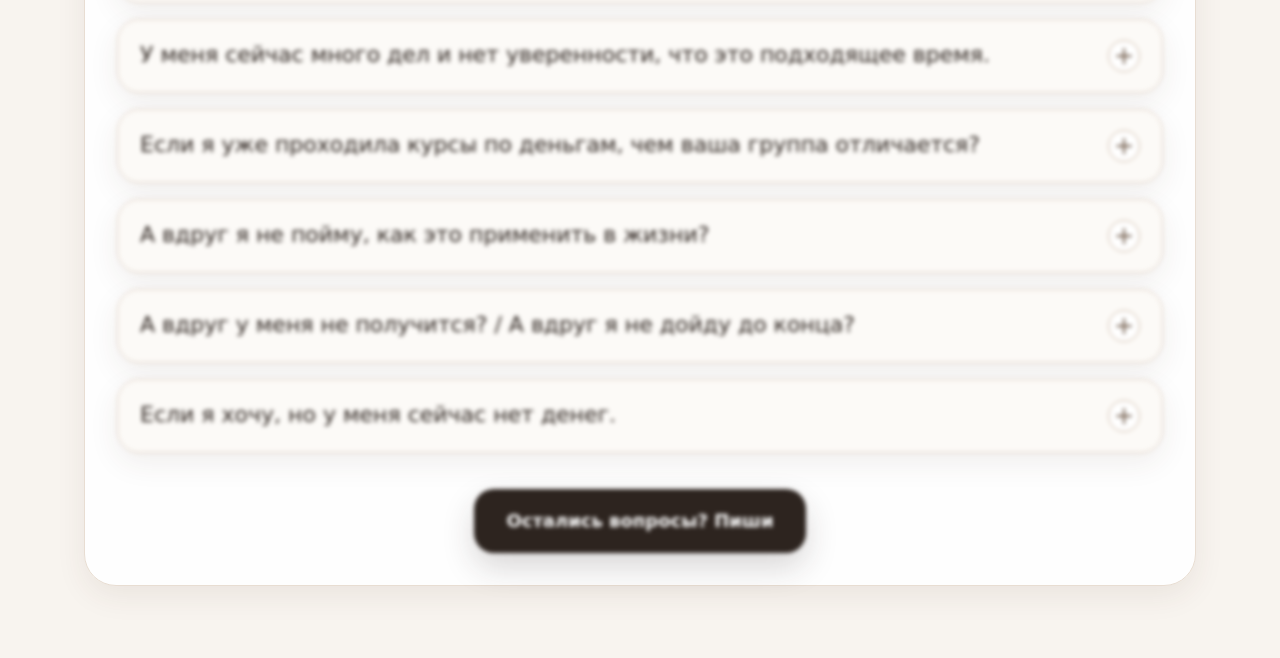
==== commit 89ee08c8: "Мобильная версия" ====
--- a/index.html
+++ b/index.html
@@ -4,7 +4,7 @@
   <meta charset="UTF-8" />
   <meta name="viewport" content="width=device-width, initial-scale=1.0" />
   <title>Учебно-терапевтическая группа «ДЕНЬГИ»</title>
-  <link rel="stylesheet" href="styles.css?v=20260317-5" />
+  <link rel="stylesheet" href="styles.css?v=20260318-1" />
 </head>
 <body>
   <header class="site-header">
--- a/styles.css
+++ b/styles.css
@@ -26,6 +26,8 @@
       background: var(--bg);
       color: var(--text);
       line-height: 1.55;
+      overflow-x: hidden;
+      -webkit-text-size-adjust: 100%;
     }
     img { max-width: 100%; display: block; }
     a { color: inherit; text-decoration: none; }
@@ -156,6 +158,7 @@
       list-style: none; cursor: pointer; display: flex; gap: 14px; align-items: flex-start; justify-content: space-between;
       font-size: 22px; line-height: 1.4; font-weight: 500;
     }
+    .faq-item summary span:first-child { min-width: 0; }
     .faq-item summary::-webkit-details-marker { display: none; }
     .plus {
       display: inline-flex; align-items: center; justify-content: center; width: 32px; height: 32px; flex: 0 0 32px;
@@ -217,8 +220,10 @@
       font-size: 11px;
       letter-spacing: .08em;
       text-transform: uppercase;
+      white-space: nowrap;
     }
     .header-control select {
+      flex: 1 1 auto;
       min-width: 154px;
       border-radius: 10px;
       border: 1px solid #ccb7a3;
@@ -305,6 +310,10 @@
     }
 
     @media (max-width: 980px) {
+      .container { padding: 0 20px; }
+      .hero-inner { padding: 54px 0 76px; }
+      .lead { margin-top: 24px; font-size: clamp(18px, 2.8vw, 24px); }
+      .feature-card h3 { font-size: 22px; }
       .features, .info-grid, .program-grid, .hosts-grid { grid-template-columns: 1fr 1fr; }
       .audience-grid .audience-card { grid-column: span 6 !important; }
       .host-card h3 { font-size: 30px; }
@@ -316,16 +325,45 @@
         align-items: flex-start;
         flex-direction: column;
       }
-      .header-controls { justify-content: flex-start; }
-      .header-control select { min-width: 140px; }
+      .header-title { font-size: 12px; }
+      .header-controls { width: 100%; justify-content: flex-start; gap: 8px; }
+      .header-control { width: 100%; justify-content: space-between; }
+      .header-control select { min-width: 0; width: 100%; }
+      .header-toggle { width: 100%; min-height: 44px; }
+      .eyebrow { font-size: 12px; padding: 8px 14px; }
+      h1 { font-size: clamp(34px, 11vw, 52px); }
+      h2 { font-size: clamp(26px, 8vw, 36px); }
       .hero-inner { padding: 42px 0 56px; }
+      .lead { margin-top: 20px; font-size: 18px; line-height: 1.5; }
+      .cta-row { margin-top: 22px; }
+      .btn { width: 100%; min-height: 50px; }
       section.section { padding: 54px 0; }
       .features, .info-grid, .program-grid, .hosts-grid { grid-template-columns: 1fr; }
       .audience-grid { grid-template-columns: 1fr; }
-      .audience-grid .audience-card { grid-column: auto !important; }
+      .audience-grid .audience-card { grid-column: auto !important; min-height: 0; }
       .info-box, .program-box, .hosts-box, .faq-box { padding: 22px; border-radius: 26px; }
       .feature-card, .program-card, .host-card, .faq-item { padding: 18px; }
+      .feature-card h3 { font-size: 21px; }
       .program-head { align-items: flex-start; flex-direction: column; }
+      .program-head h3 { font-size: 24px; }
+      .date-chip { font-size: 13px; padding: 8px 14px; }
       .faq-item summary { font-size: 18px; }
-      .bottom-cta a { width: 100%; text-align: center; }
-    }
+      .faq-answer { font-size: 16px; line-height: 1.65; }
+      .plus { width: 30px; height: 30px; flex: 0 0 30px; font-size: 22px; }
+      .bottom-cta a { width: 100%; min-height: 56px; font-size: 17px; text-align: center; }
+    }
+    @media (max-width: 520px) {
+      .container { padding: 0 14px; }
+      .hero-inner { padding: 36px 0 48px; }
+      .lead { font-size: 17px; }
+      .section-kicker { letter-spacing: .12em; font-size: 11px; }
+      .info-box, .program-box, .hosts-box, .faq-box { padding: 16px; border-radius: 22px; }
+      .feature-card, .program-card, .host-card, .faq-item { padding: 15px; border-radius: 18px; }
+      .audience-card { padding: 16px; border-radius: 18px; }
+      .audience-card p, .program-card p, .faq-answer { font-size: 15px; }
+      .info-item .value { font-size: 16px; }
+      .host-card h3 { font-size: 27px; }
+      .photo-wrap { width: 132px; height: 132px; margin-top: 16px; }
+      .host-list { margin-top: 16px; padding-left: 18px; }
+      .host-list li { margin: 5px 0; font-size: 14px; }
+    }
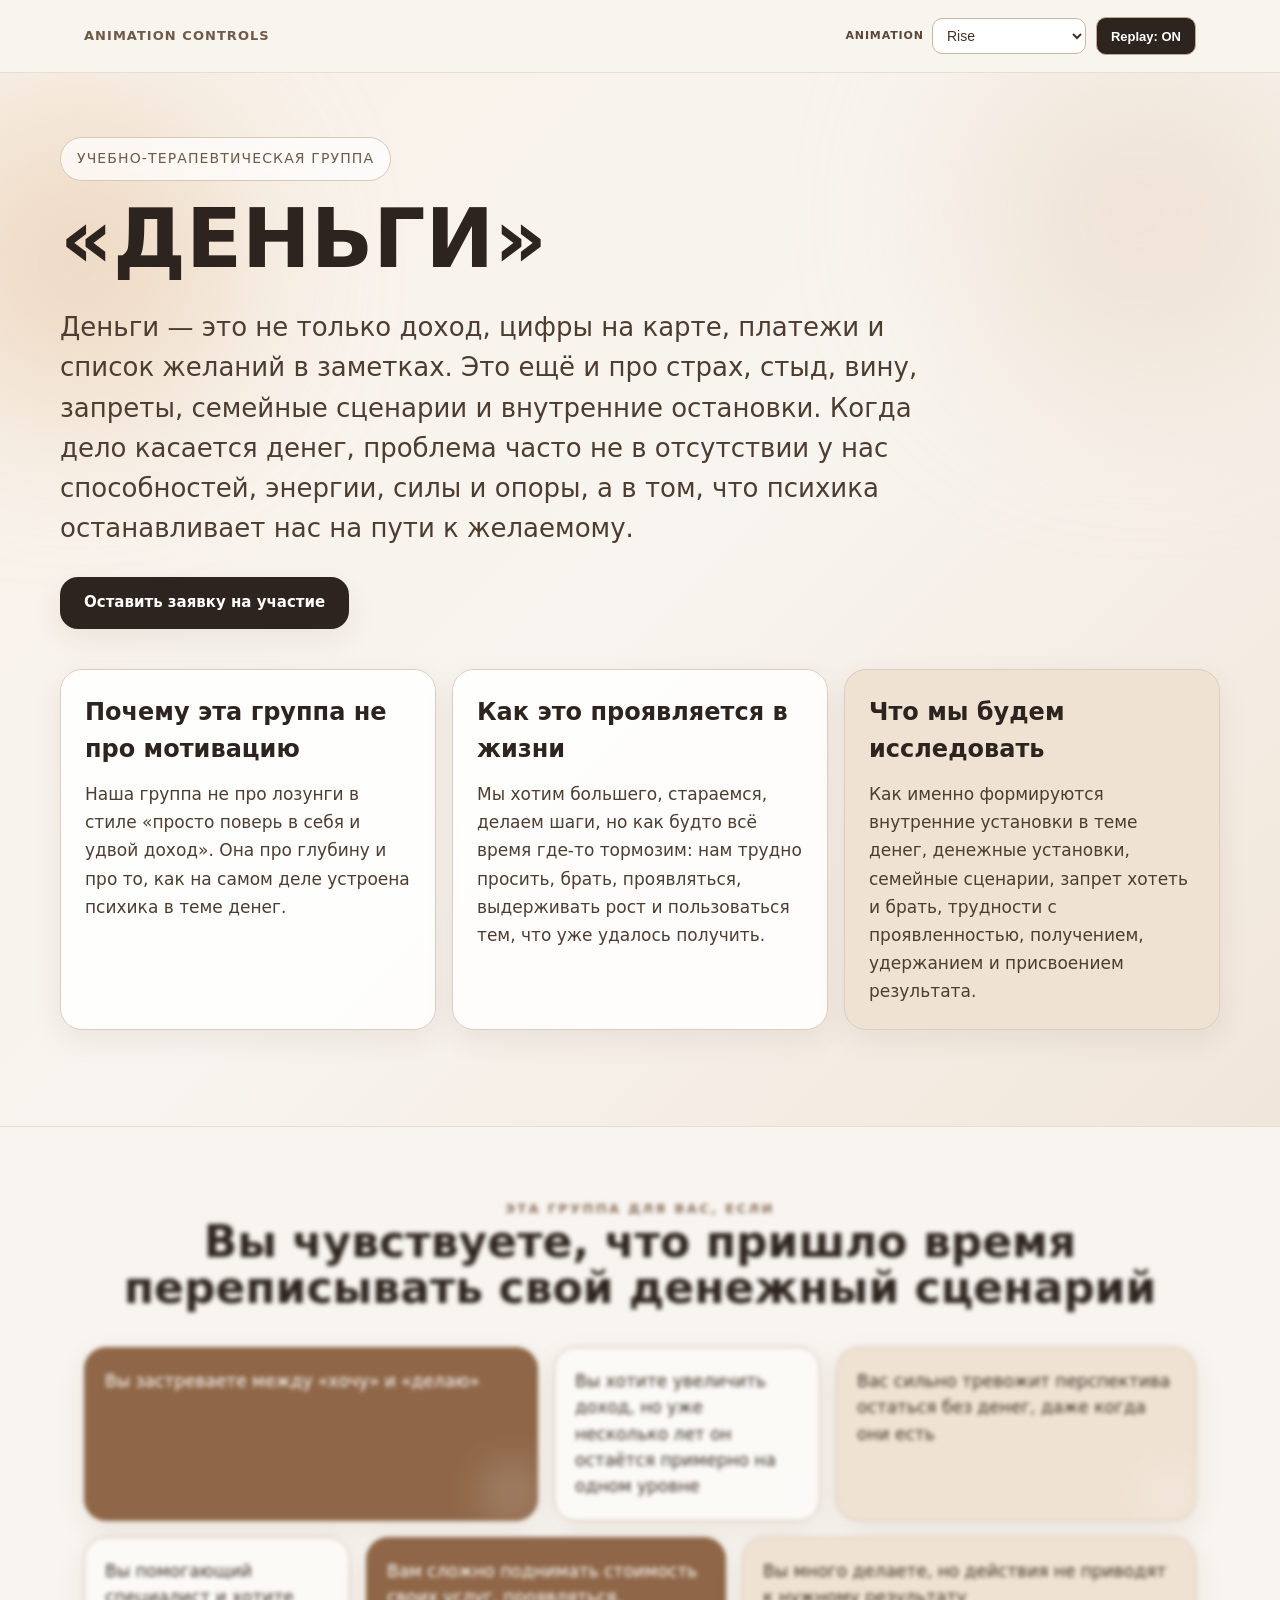
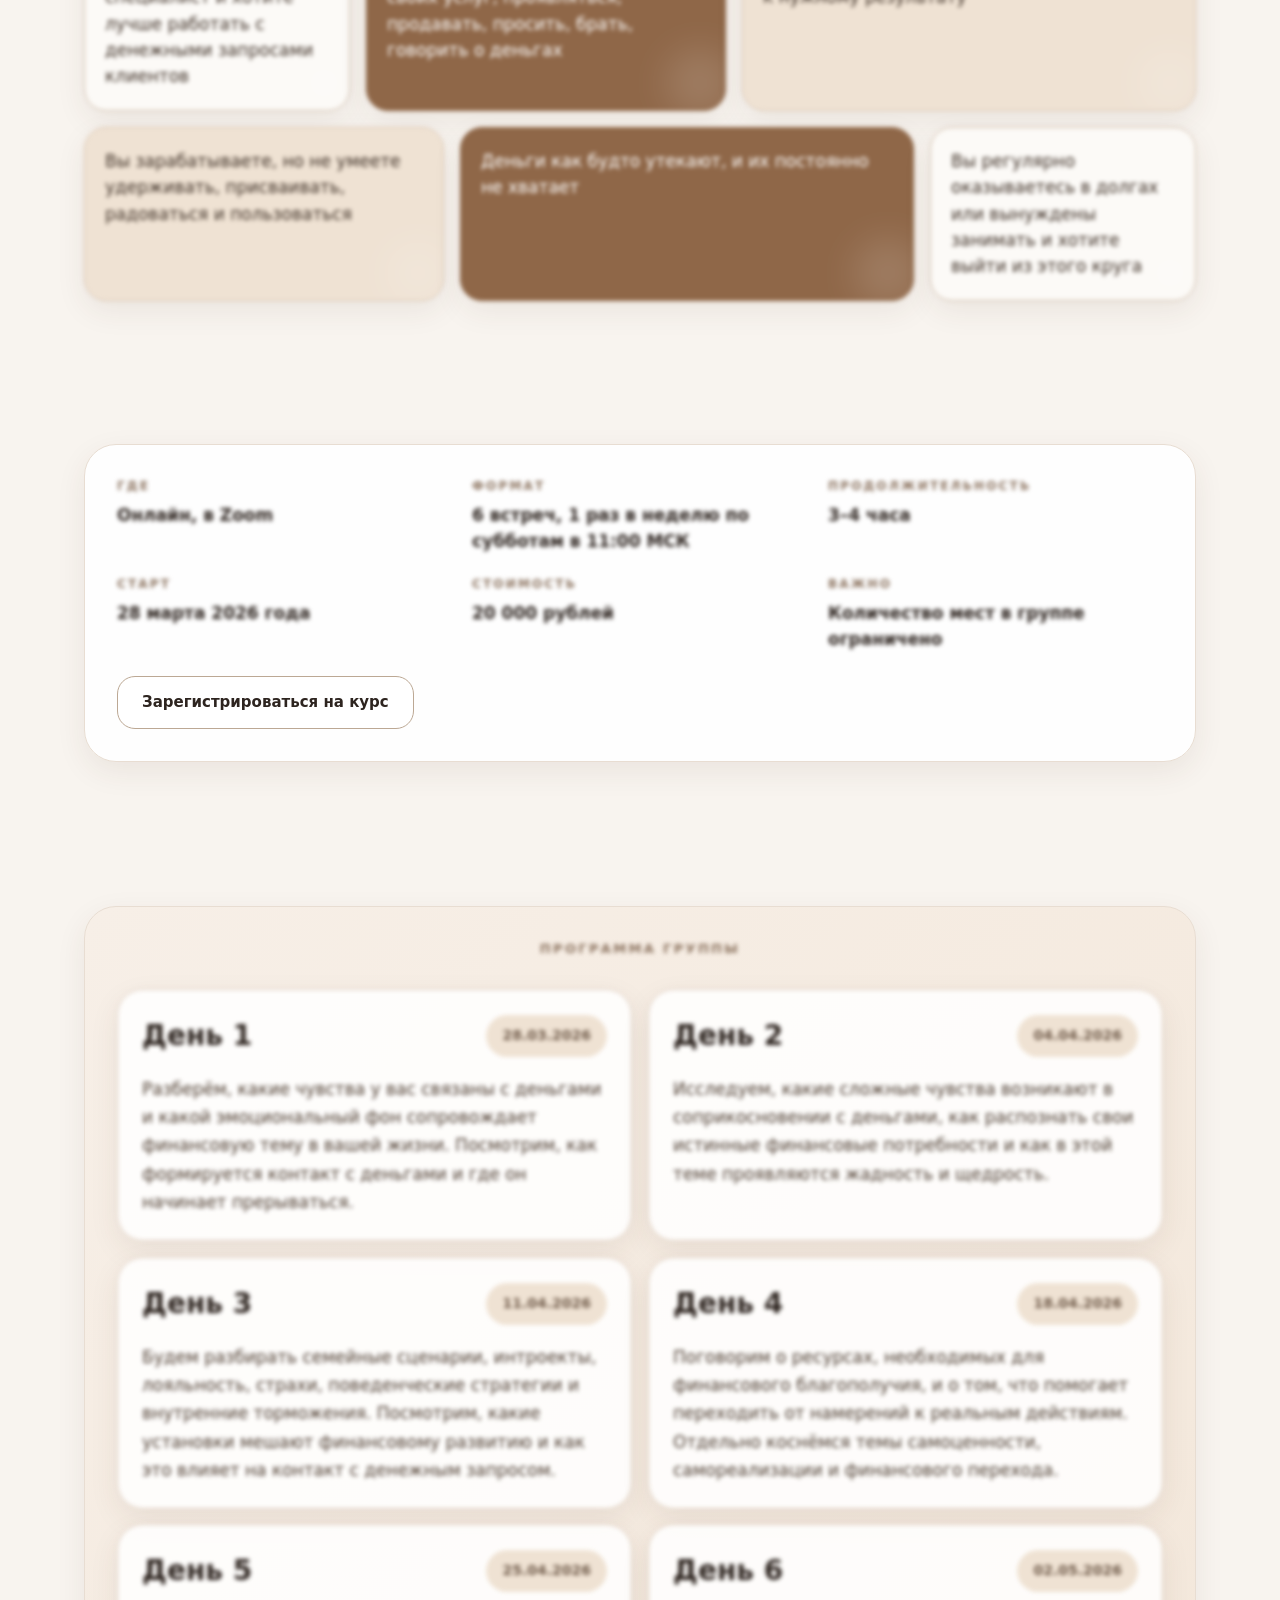
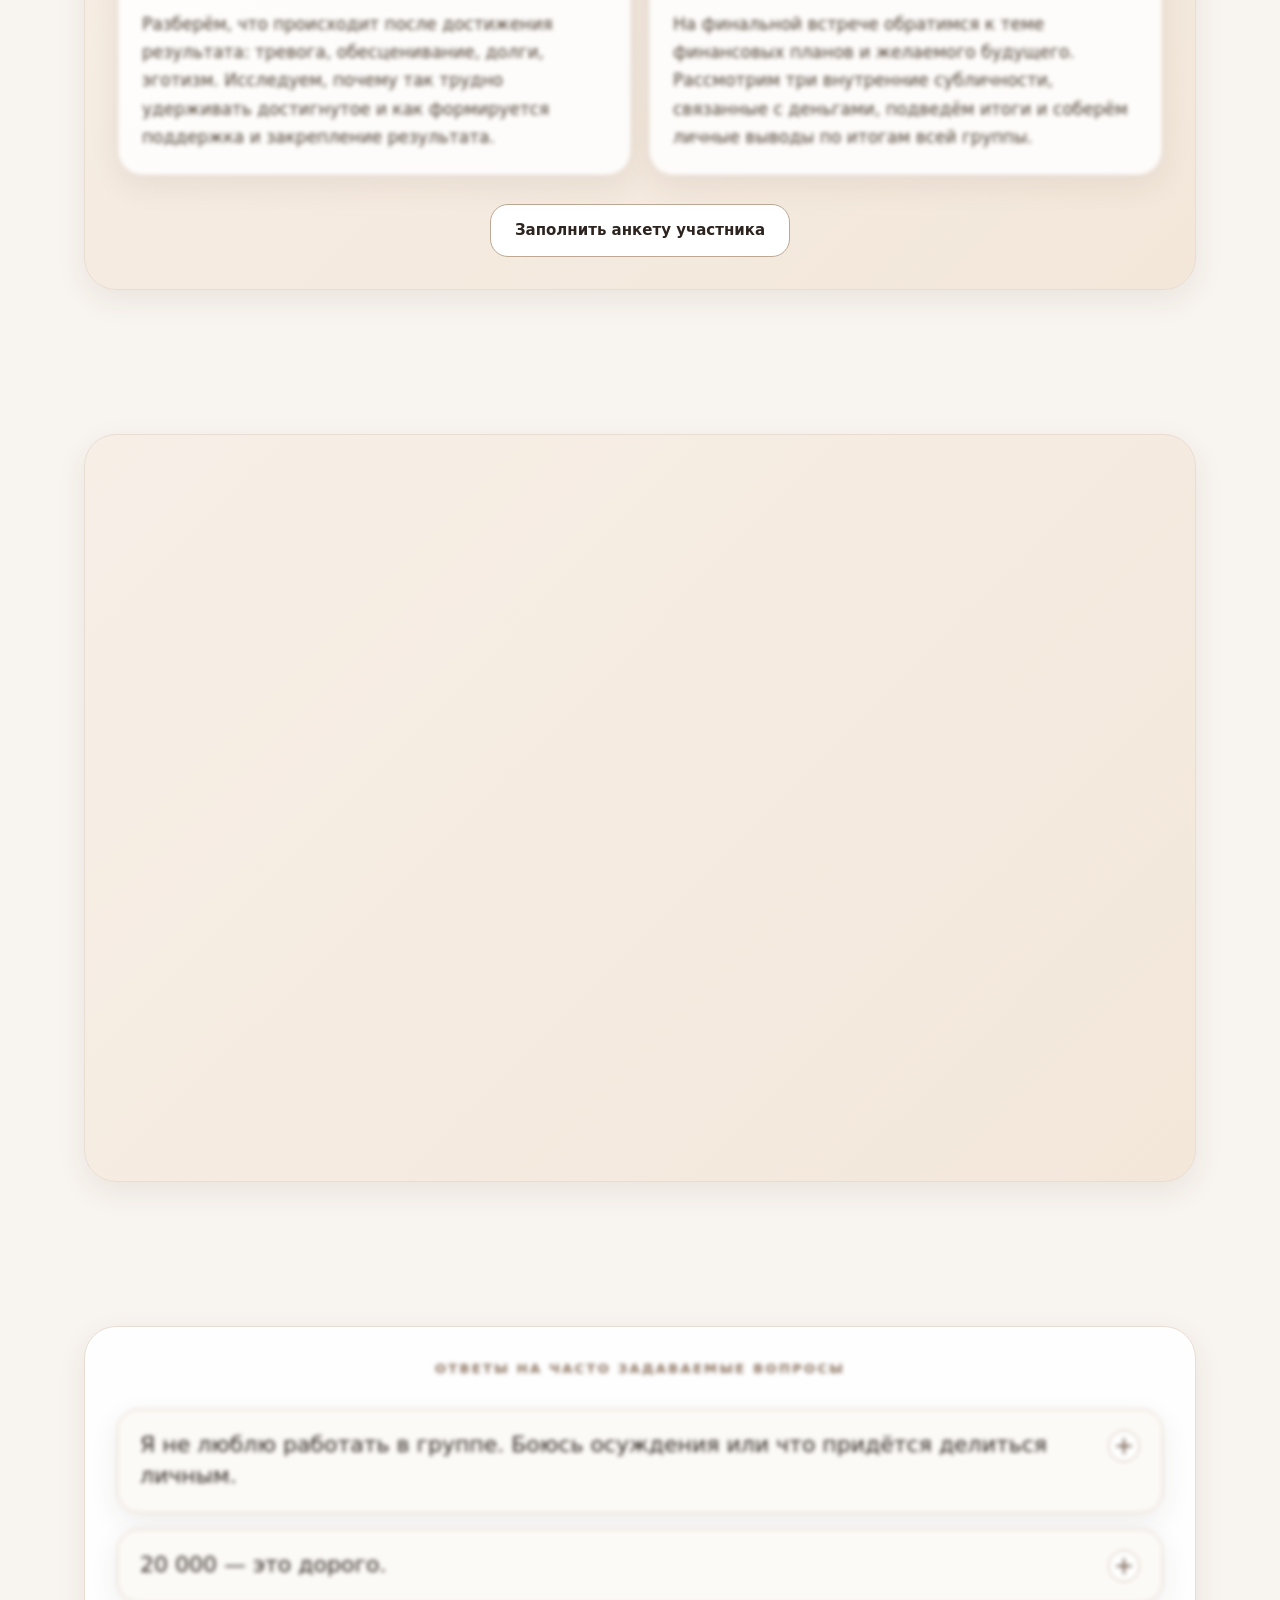
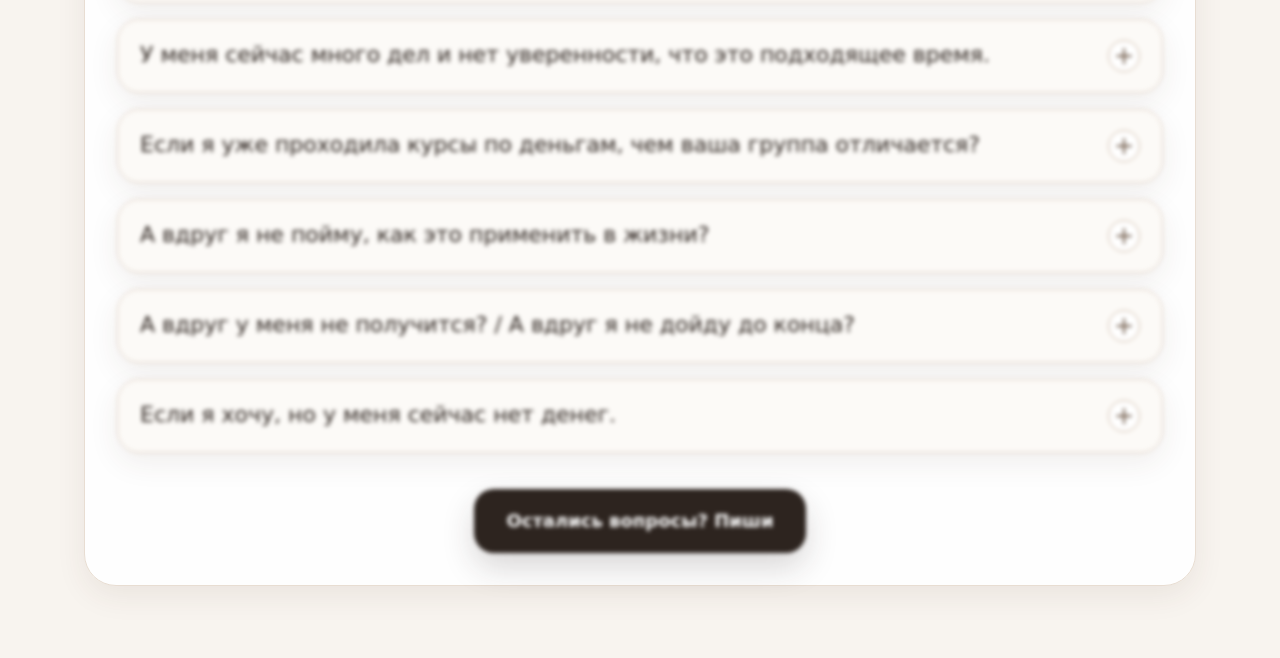
==== commit c55eb005: "Мобильная версия2" ====
--- a/index.html
+++ b/index.html
@@ -4,7 +4,7 @@
   <meta charset="UTF-8" />
   <meta name="viewport" content="width=device-width, initial-scale=1.0" />
   <title>Учебно-терапевтическая группа «ДЕНЬГИ»</title>
-  <link rel="stylesheet" href="styles.css?v=20260318-1" />
+  <link rel="stylesheet" href="styles.css?v=20260319-1" />
 </head>
 <body>
   <header class="site-header">
--- a/styles.css
+++ b/styles.css
@@ -320,6 +320,7 @@
     }
     @media (max-width: 720px) {
       .container { padding: 0 16px; }
+      .hero .container { padding: 0 20px; }
       .header-inner {
         min-height: auto;
         align-items: flex-start;
@@ -354,6 +355,7 @@
     }
     @media (max-width: 520px) {
       .container { padding: 0 14px; }
+      .hero .container { padding: 0 18px; }
       .hero-inner { padding: 36px 0 48px; }
       .lead { font-size: 17px; }
       .section-kicker { letter-spacing: .12em; font-size: 11px; }
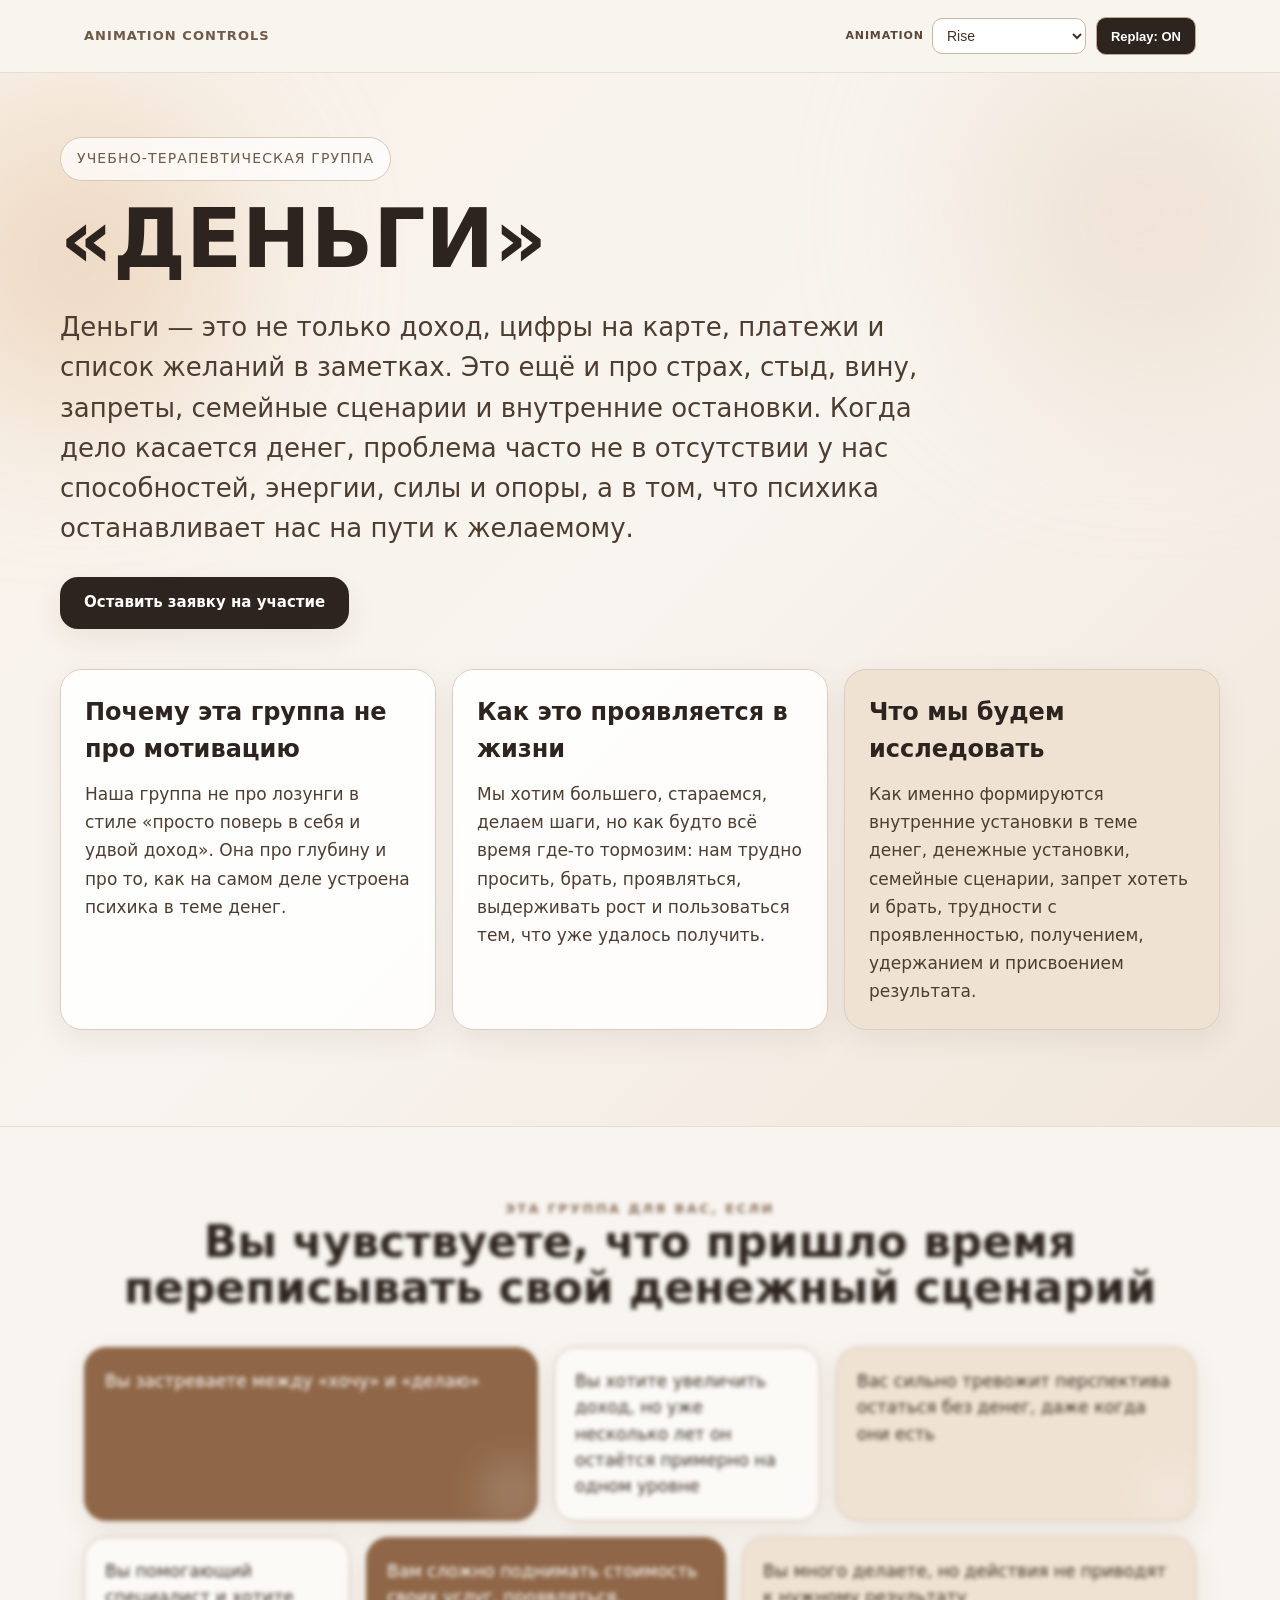
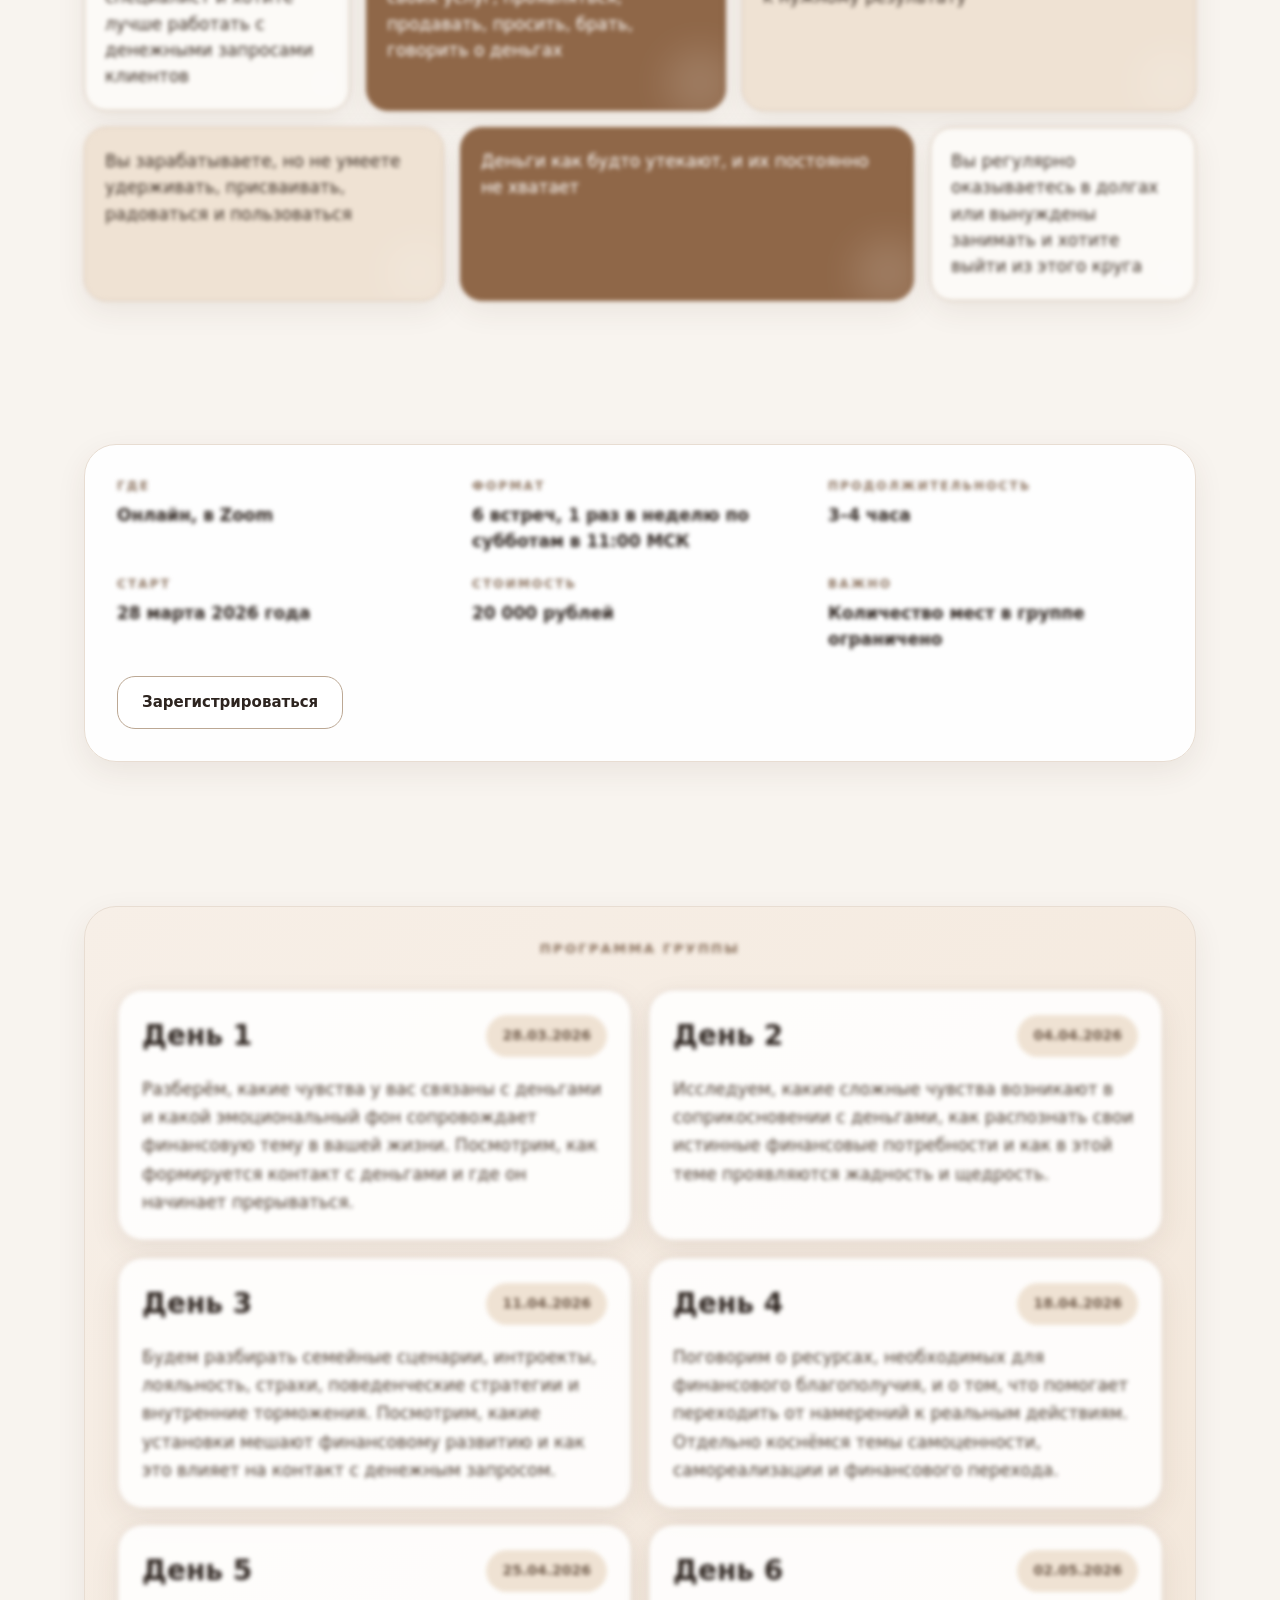
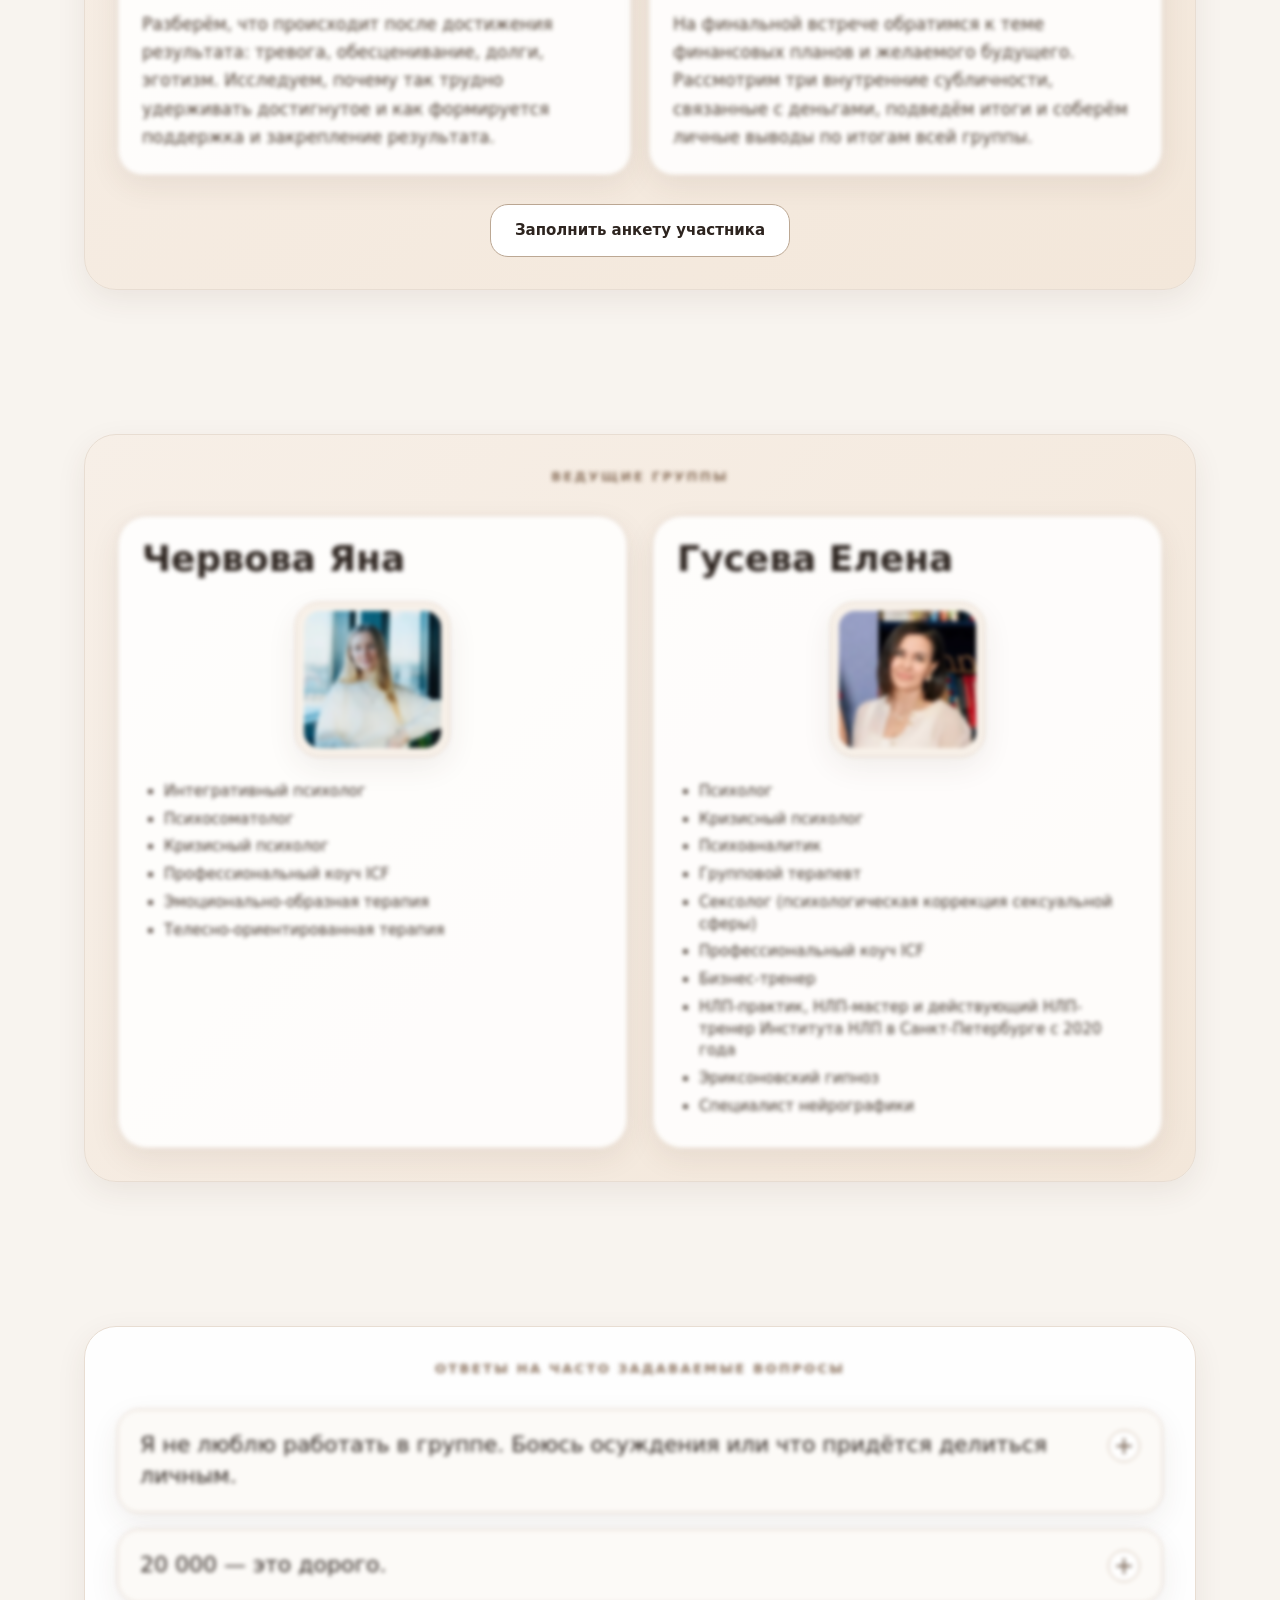
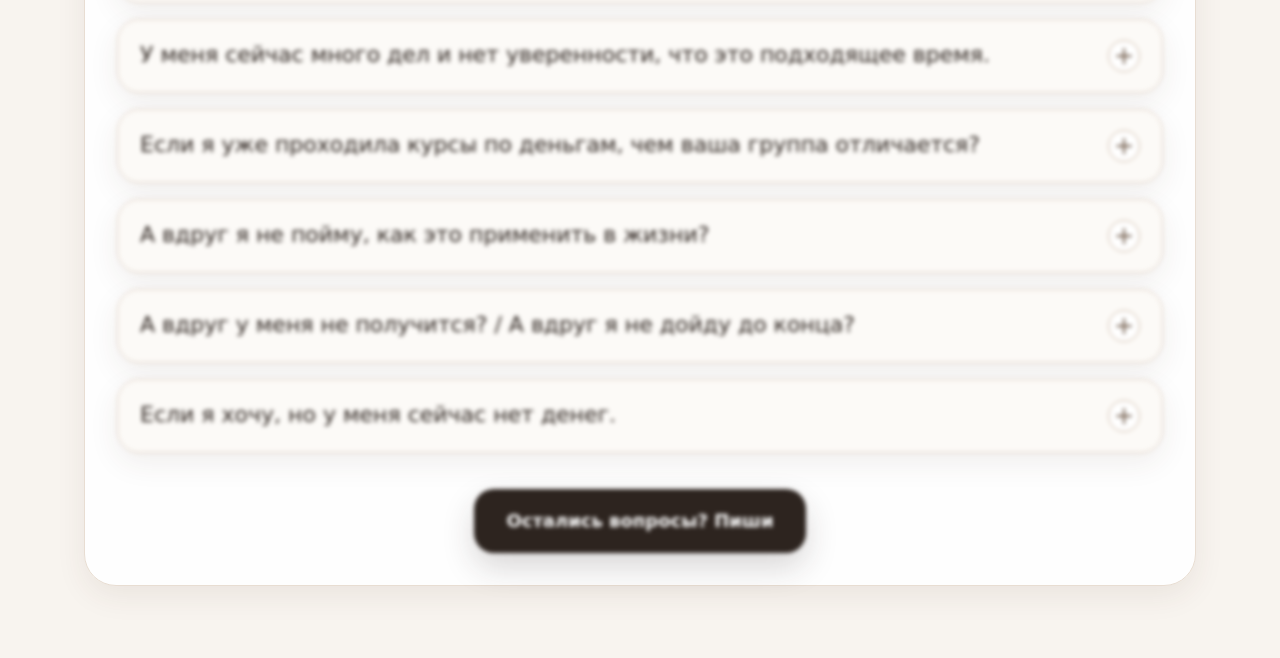
==== commit e1cc9036: "Issue4" ====
--- a/index.html
+++ b/index.html
@@ -3,7 +3,7 @@
 <head>
   <meta charset="UTF-8" />
   <meta name="viewport" content="width=device-width, initial-scale=1.0" />
-  <title>Учебно-терапевтическая группа «ДЕНЬГИ»</title>
+  <title>Учебно-терапевтическая группа «ДЕНЬГИ»</title>
   <link rel="stylesheet" href="styles.css?v=20260319-1" />
 </head>
 <body>
@@ -90,7 +90,7 @@
             <div class="info-item"><div class="label">Важно</div><div class="value">Количество мест в группе ограничено</div></div>
           </div>
           <div class="cta-row cta-row-tight">
-            <a class="btn btn-light" href="https://forms.gle/CyxedDQFrgJyTi6B8" target="_blank" rel="noreferrer">Зарегистрироваться на курс</a>
+            <a class="btn btn-light" href="https://forms.gle/CyxedDQFrgJyTi6B8" target="_blank" rel="noreferrer">Зарегистрироваться</a>
           </div>
         </div>
       </div>
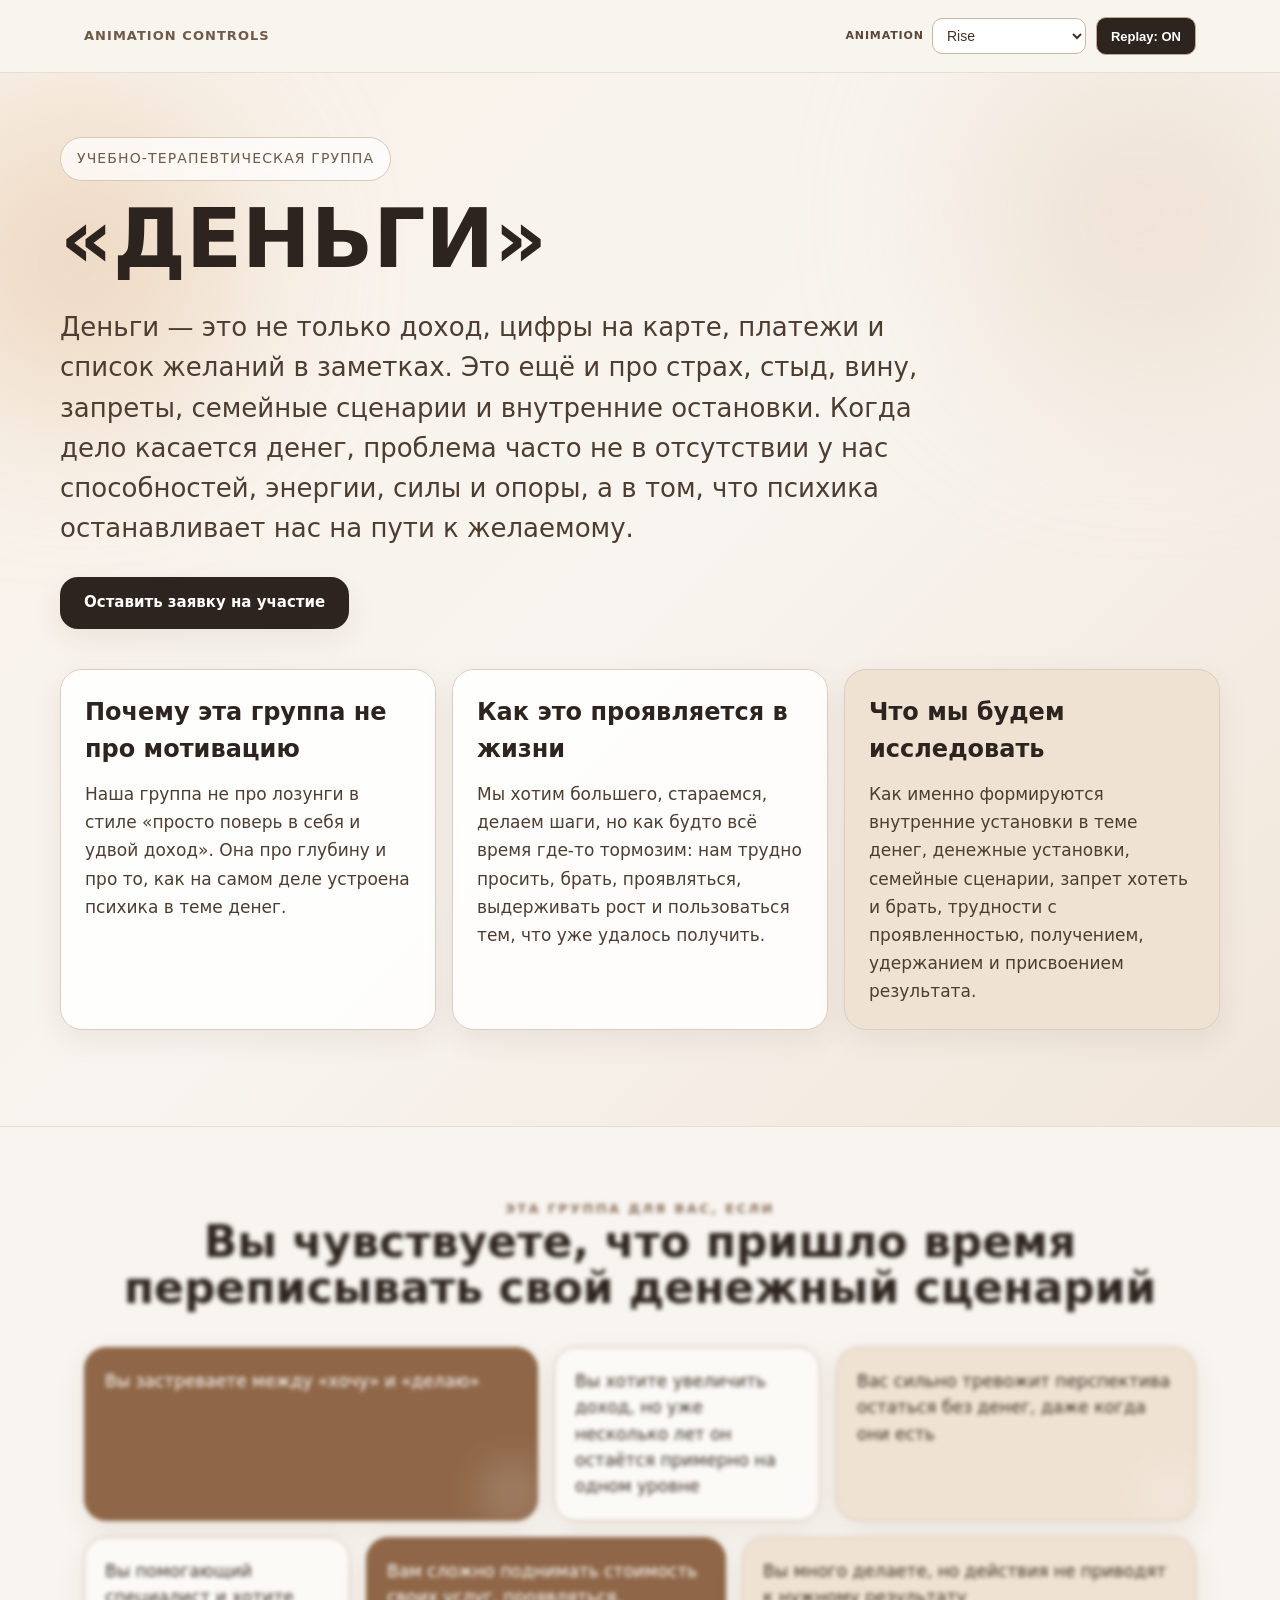
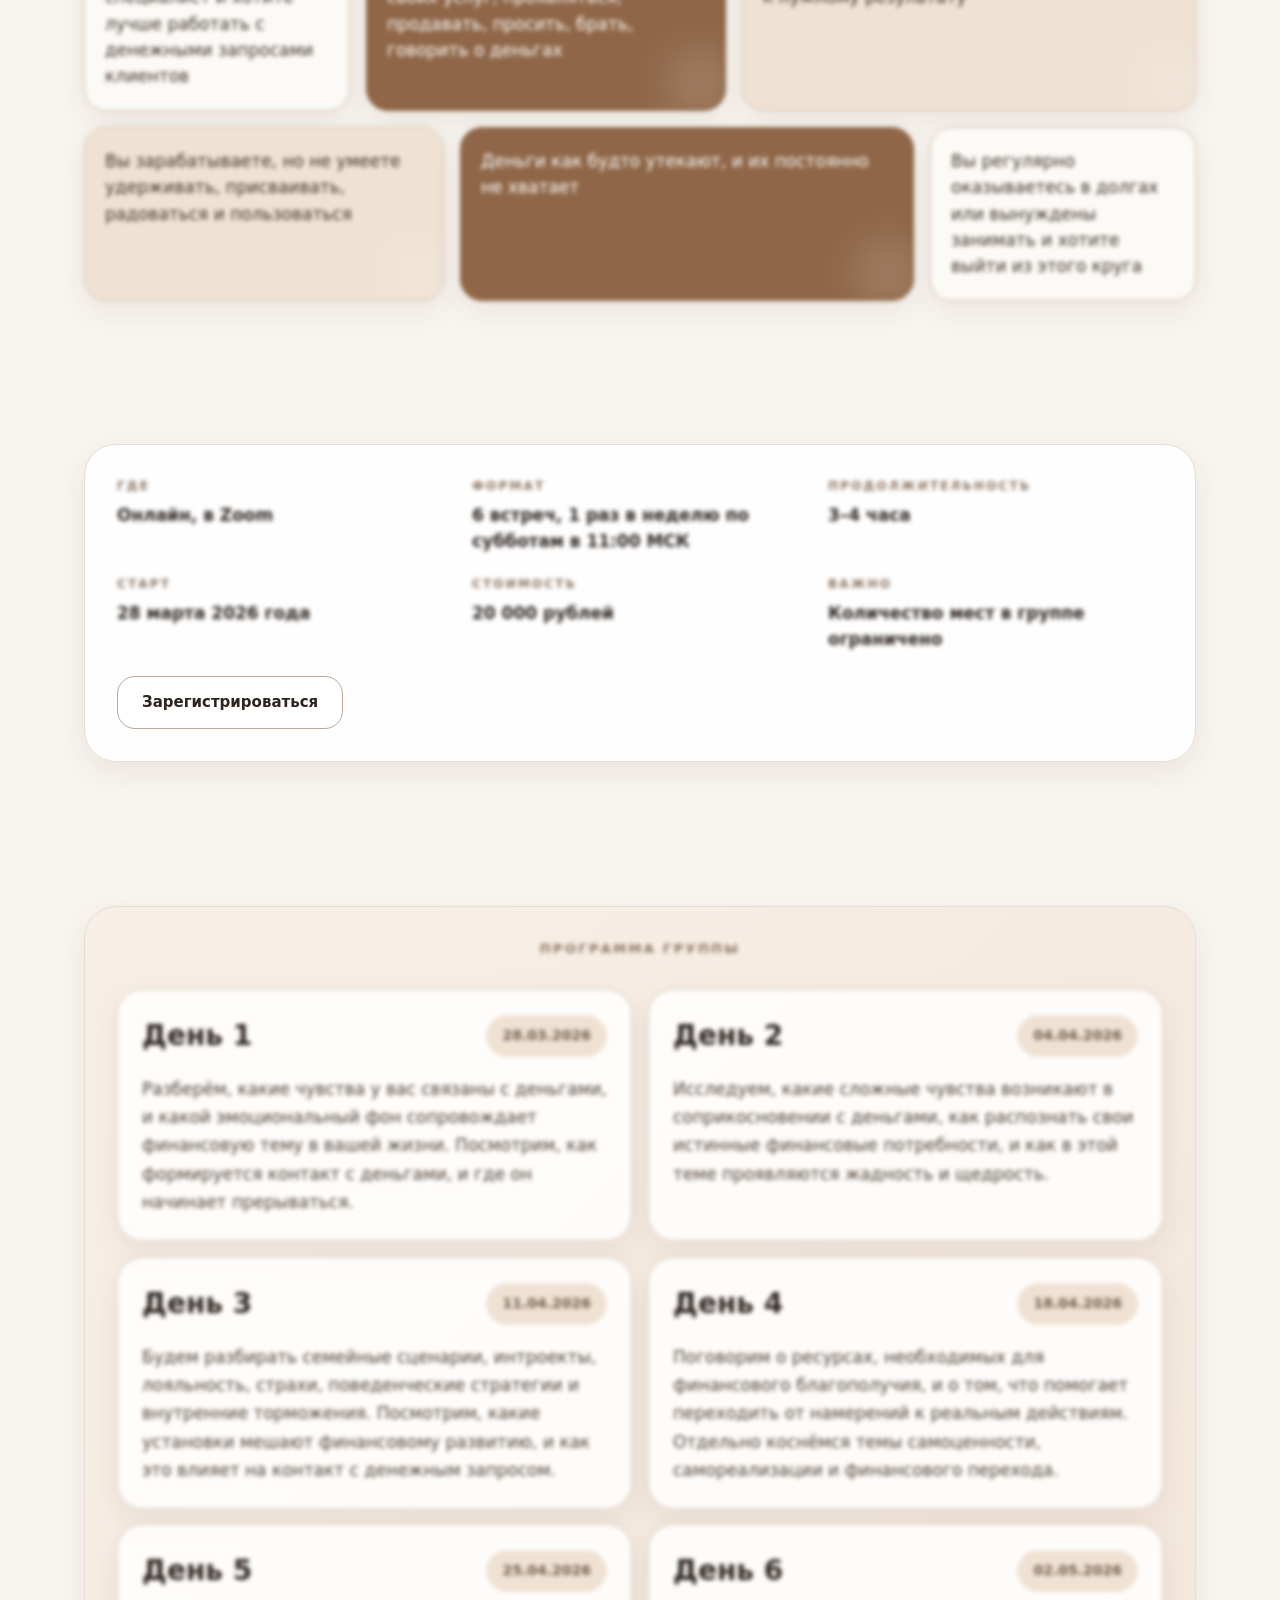
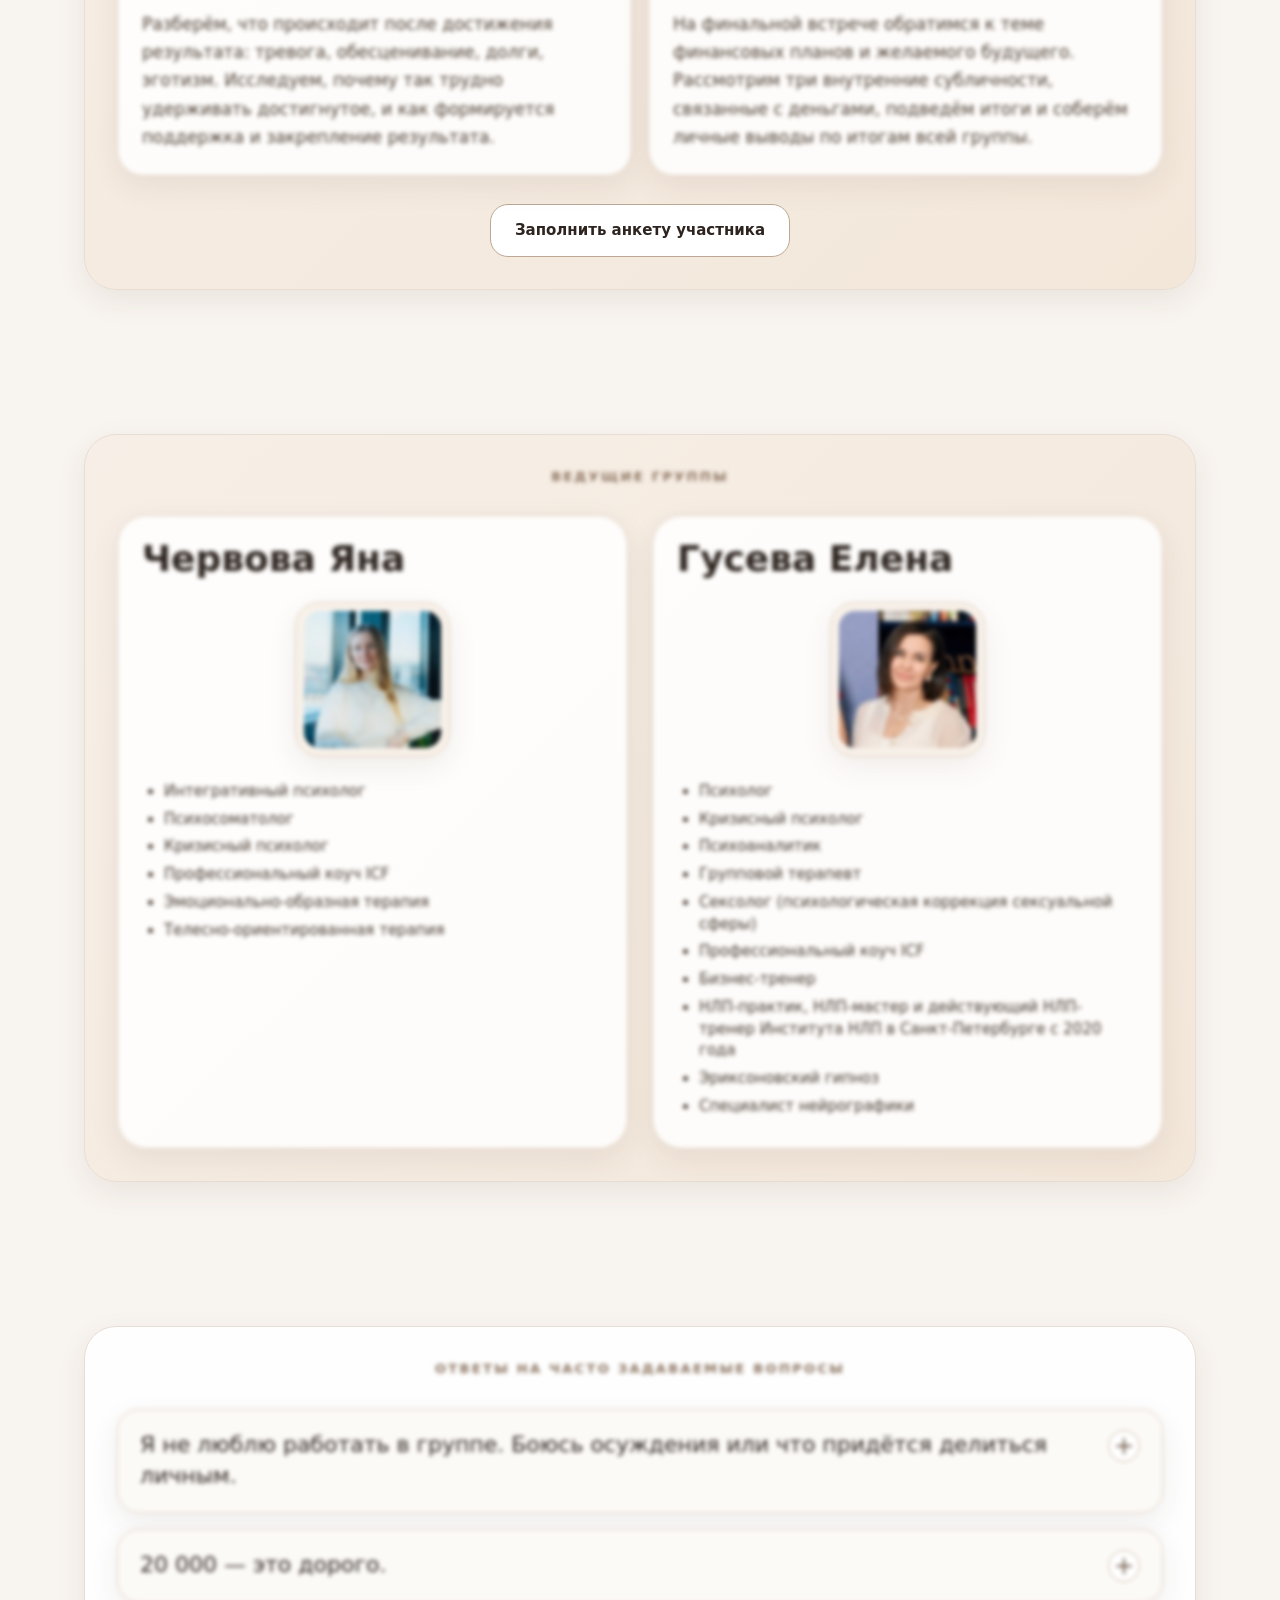
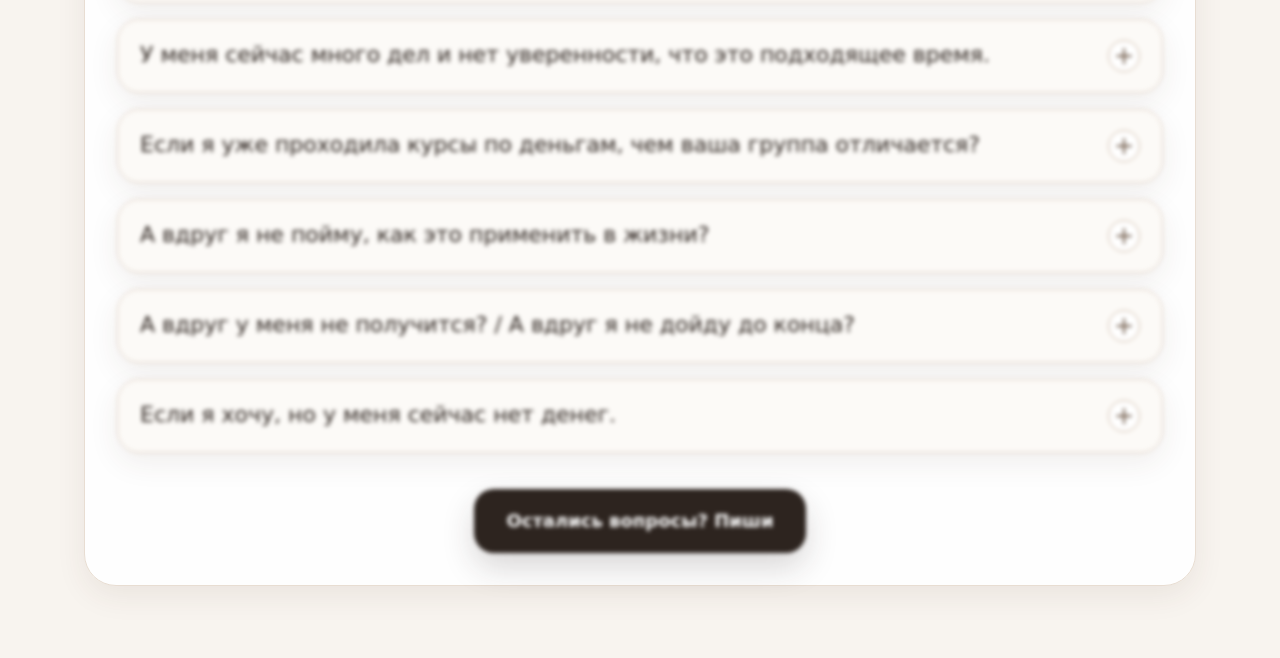
==== commit 03b1083e: "Issue4" ====
--- a/index.html
+++ b/index.html
@@ -105,15 +105,15 @@
           <div class="program-grid">
             <article class="program-card">
       <div class="program-head"><h3>День 1</h3><span class="date-chip">28.03.2026</span></div>
-      <p>Разберём, какие чувства у вас связаны с деньгами и какой эмоциональный фон сопровождает финансовую тему в вашей жизни. Посмотрим, как формируется контакт с деньгами и где он начинает прерываться.</p>
+      <p>Разберём, какие чувства у вас связаны с деньгами, и какой эмоциональный фон сопровождает финансовую тему в вашей жизни. Посмотрим, как формируется контакт с деньгами, и где он начинает прерываться.</p>
     </article>
 <article class="program-card">
       <div class="program-head"><h3>День 2</h3><span class="date-chip">04.04.2026</span></div>
-      <p>Исследуем, какие сложные чувства возникают в соприкосновении с деньгами, как распознать свои истинные финансовые потребности и как в этой теме проявляются жадность и щедрость.</p>
+      <p>Исследуем, какие сложные чувства возникают в соприкосновении с деньгами, как распознать свои истинные финансовые потребности, и как в этой теме проявляются жадность и щедрость.</p>
     </article>
 <article class="program-card">
       <div class="program-head"><h3>День 3</h3><span class="date-chip">11.04.2026</span></div>
-      <p>Будем разбирать семейные сценарии, интроекты, лояльность, страхи, поведенческие стратегии и внутренние торможения. Посмотрим, какие установки мешают финансовому развитию и как это влияет на контакт с денежным запросом.</p>
+      <p>Будем разбирать семейные сценарии, интроекты, лояльность, страхи, поведенческие стратегии и внутренние торможения. Посмотрим, какие установки мешают финансовому развитию, и как это влияет на контакт с денежным запросом.</p>
     </article>
 <article class="program-card">
       <div class="program-head"><h3>День 4</h3><span class="date-chip">18.04.2026</span></div>
@@ -121,7 +121,7 @@
     </article>
 <article class="program-card">
       <div class="program-head"><h3>День 5</h3><span class="date-chip">25.04.2026</span></div>
-      <p>Разберём, что происходит после достижения результата: тревога, обесценивание, долги, эготизм. Исследуем, почему так трудно удерживать достигнутое и как формируется поддержка и закрепление результата.</p>
+      <p>Разберём, что происходит после достижения результата: тревога, обесценивание, долги, эготизм. Исследуем, почему так трудно удерживать достигнутое, и как формируется поддержка и закрепление результата.</p>
     </article>
 <article class="program-card">
       <div class="program-head"><h3>День 6</h3><span class="date-chip">02.05.2026</span></div>
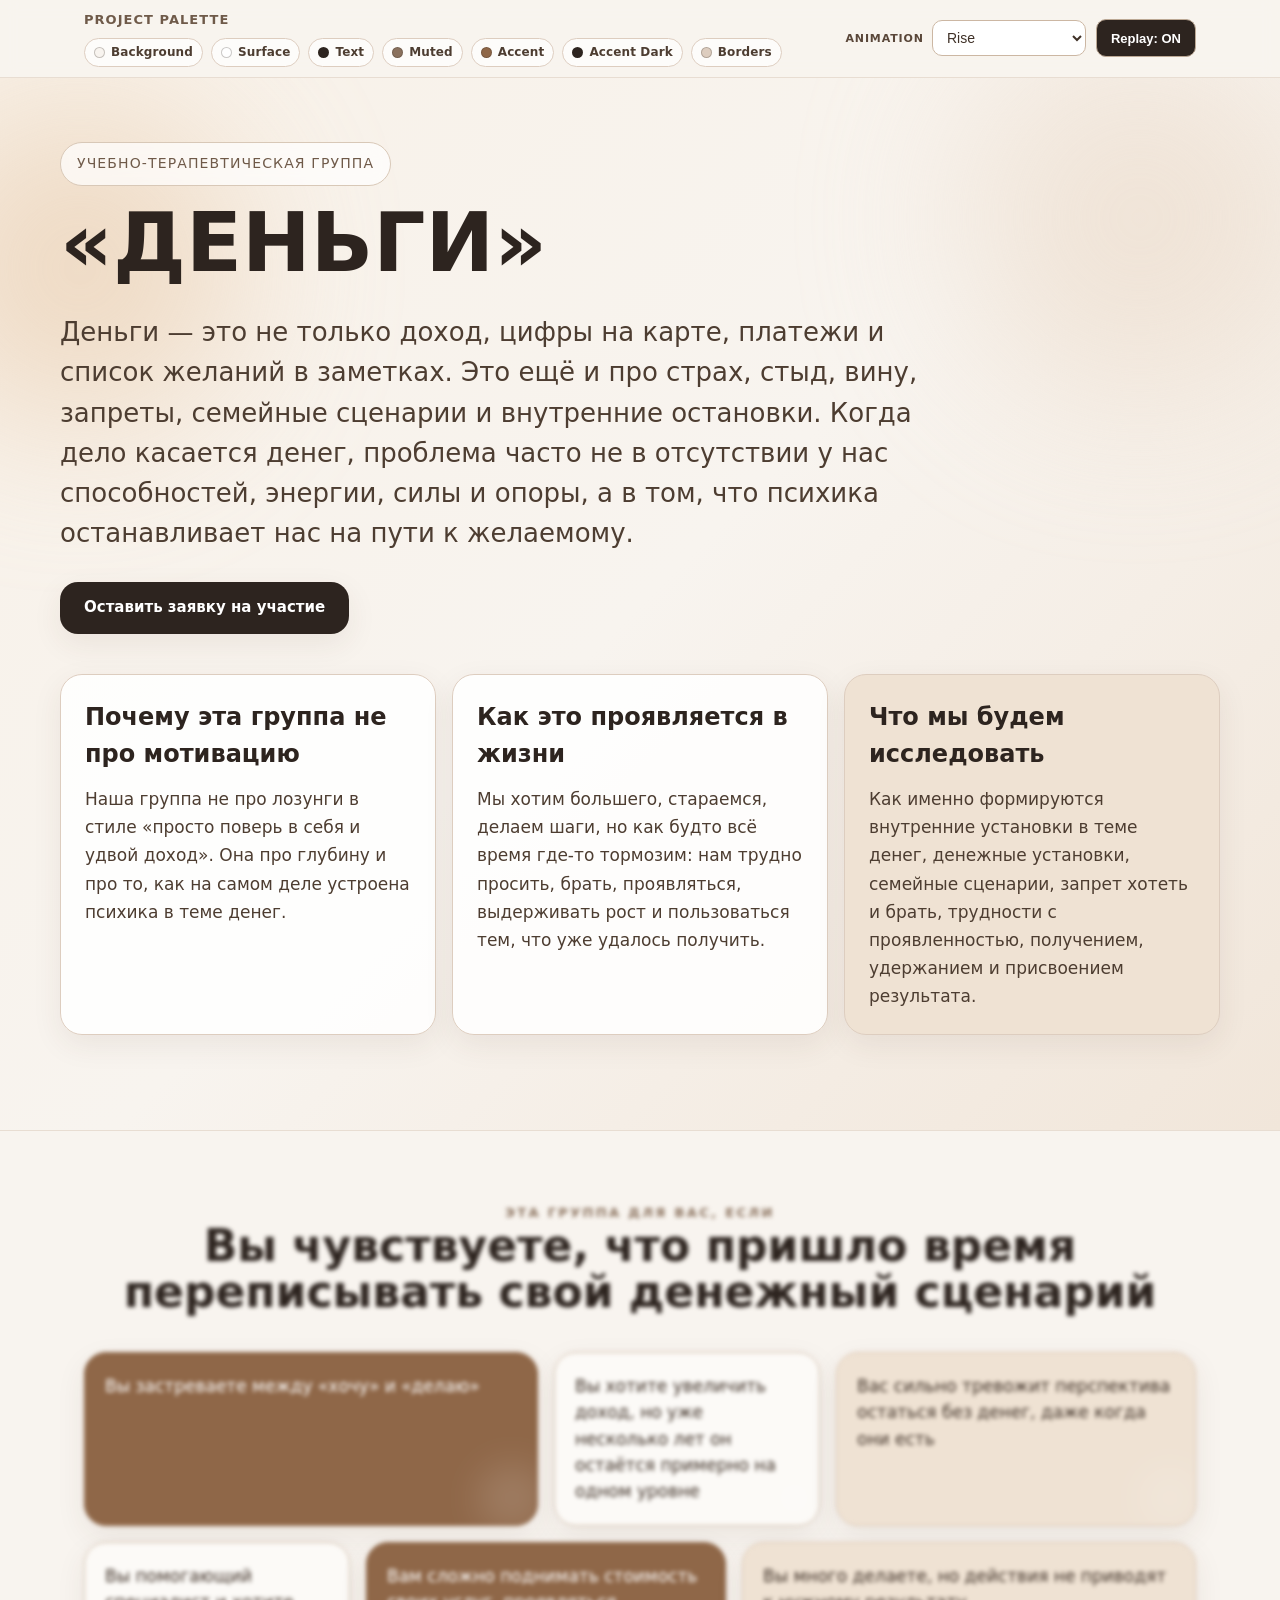
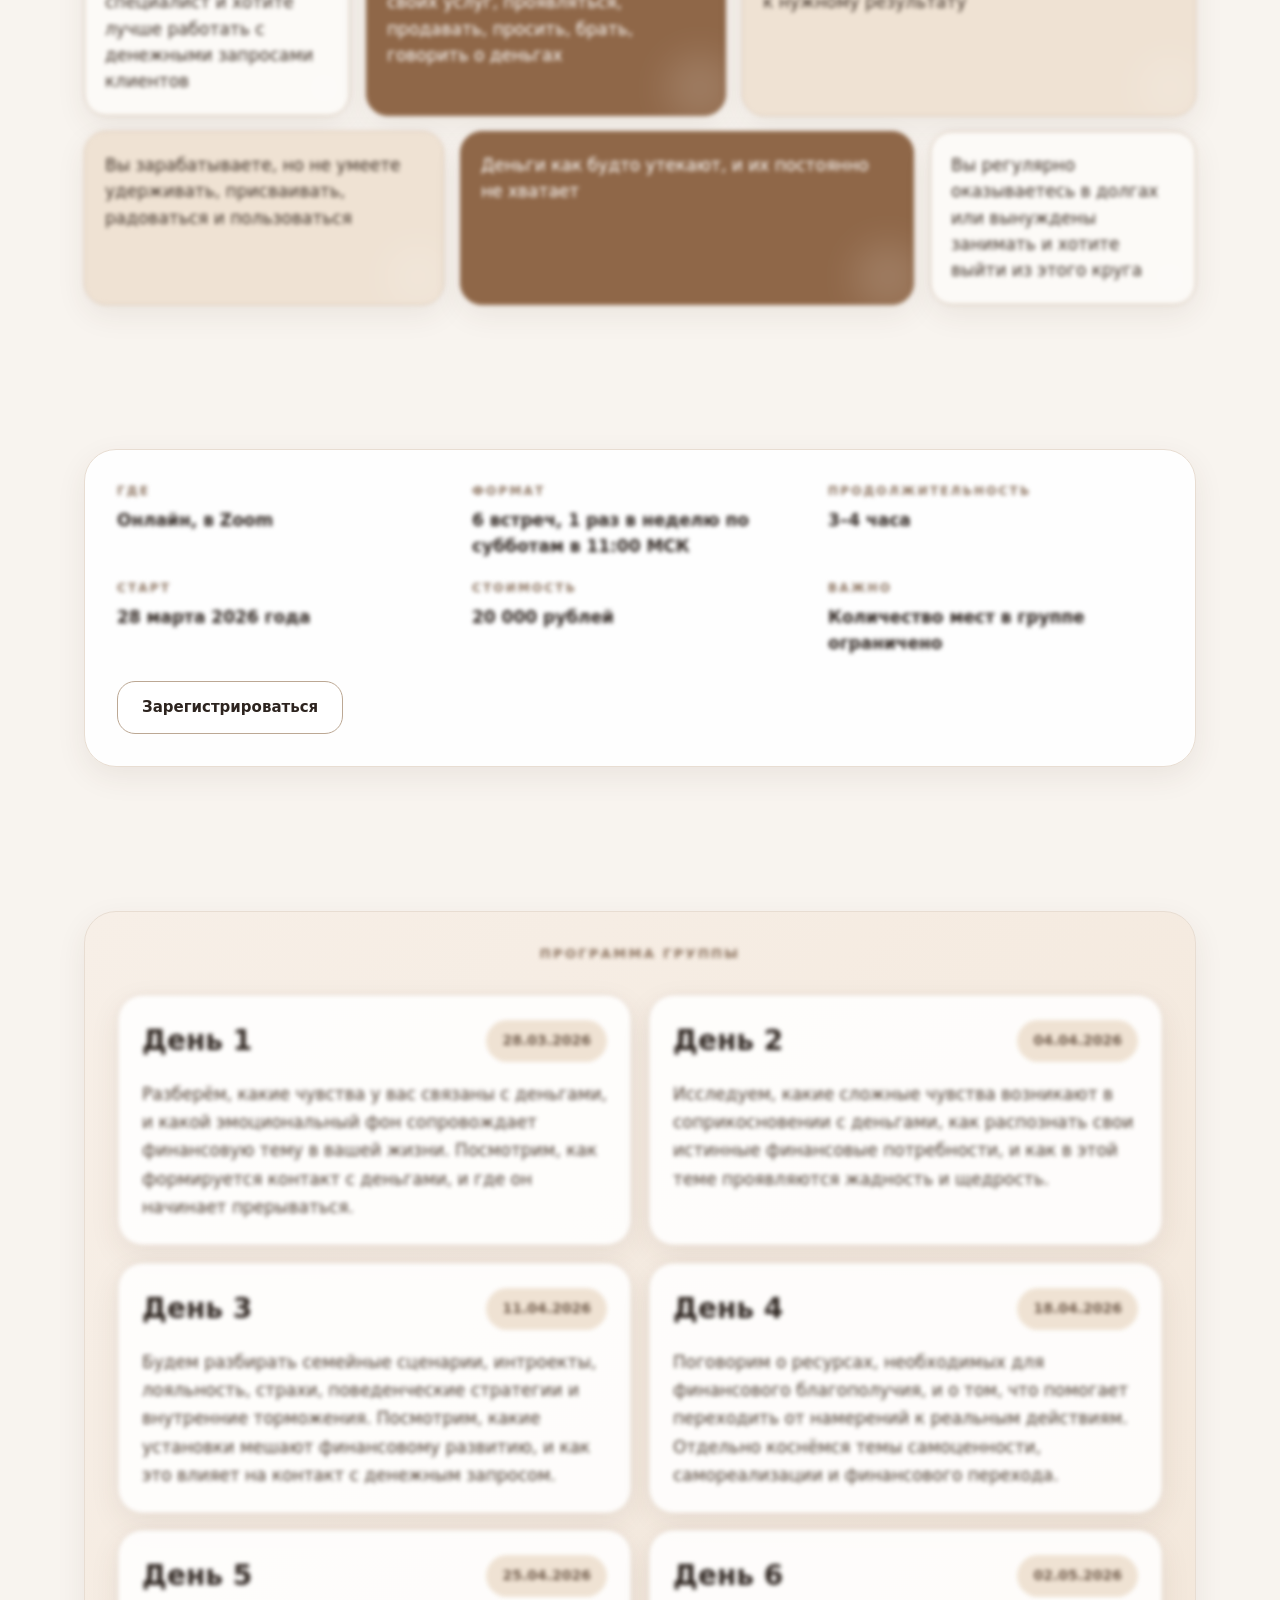
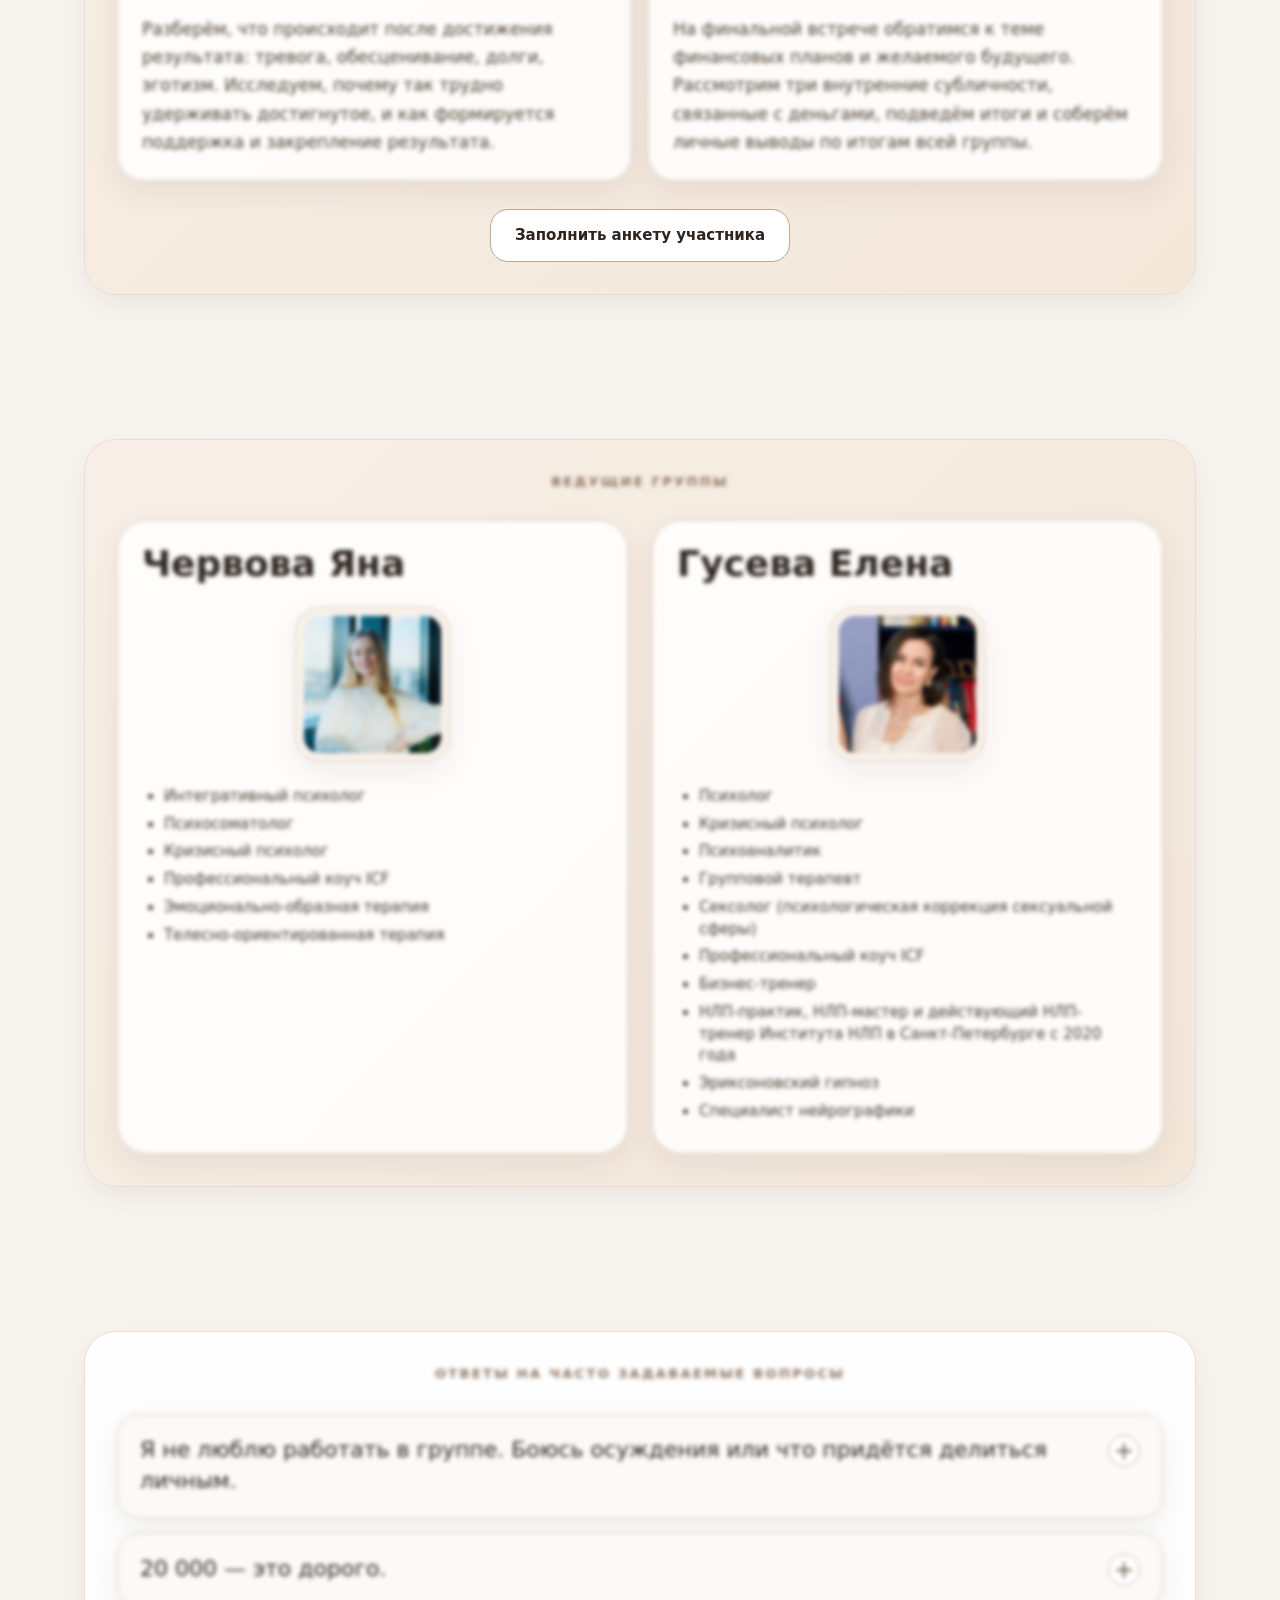
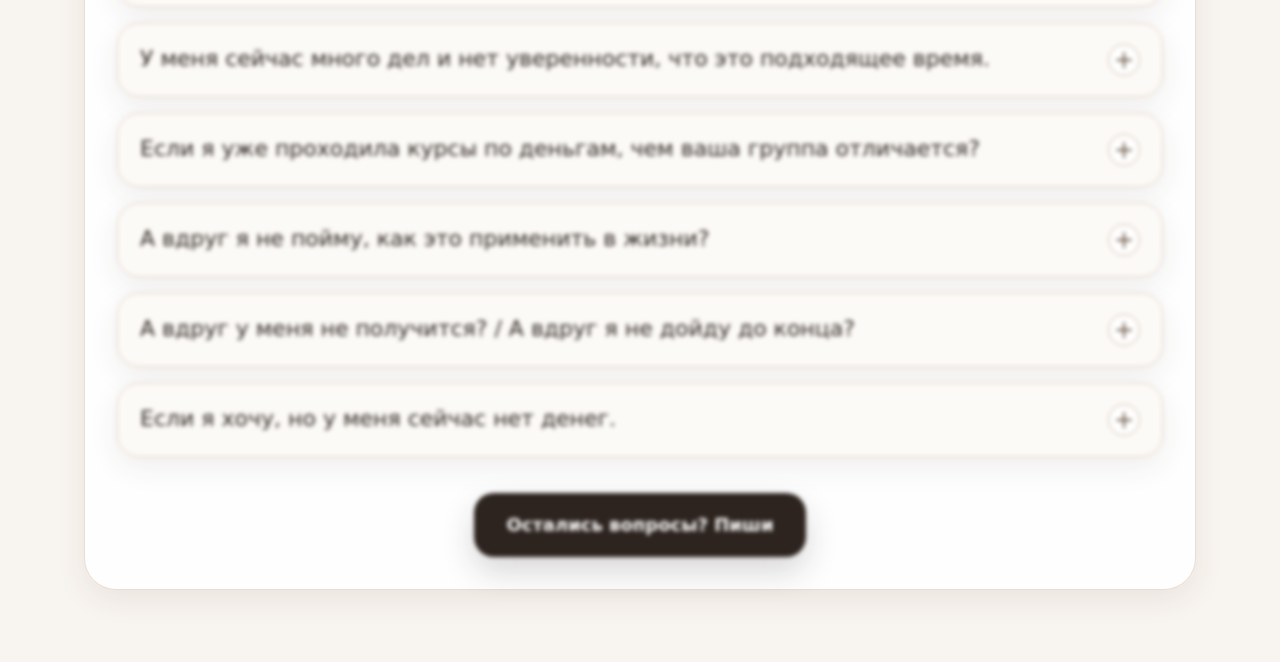
==== commit e2067944: "Цветовая палитра" ====
--- a/index.html
+++ b/index.html
@@ -4,12 +4,23 @@
   <meta charset="UTF-8" />
   <meta name="viewport" content="width=device-width, initial-scale=1.0" />
   <title>Учебно-терапевтическая группа «ДЕНЬГИ»</title>
-  <link rel="stylesheet" href="styles.css?v=20260319-1" />
+  <link rel="stylesheet" href="styles.css?v=20260319-2" />
 </head>
 <body>
   <header class="site-header">
     <div class="container header-inner">
-      <div class="header-title">Animation Controls</div>
+      <div class="header-left">
+        <div class="header-title">Project Palette</div>
+        <div class="header-palette" aria-label="Site color palette">
+          <span class="palette-item"><span class="palette-swatch swatch-bg"></span><span>Background</span></span>
+          <span class="palette-item"><span class="palette-swatch swatch-surface"></span><span>Surface</span></span>
+          <span class="palette-item"><span class="palette-swatch swatch-text"></span><span>Text</span></span>
+          <span class="palette-item"><span class="palette-swatch swatch-muted"></span><span>Muted</span></span>
+          <span class="palette-item"><span class="palette-swatch swatch-accent"></span><span>Accent</span></span>
+          <span class="palette-item"><span class="palette-swatch swatch-accent-dark"></span><span>Accent Dark</span></span>
+          <span class="palette-item"><span class="palette-swatch swatch-line"></span><span>Borders</span></span>
+        </div>
+      </div>
       <div class="header-controls">
         <label class="header-control" for="animationPreset">
           <span>Animation</span>
--- a/styles.css
+++ b/styles.css
@@ -193,6 +193,13 @@
       padding-top: 10px;
       padding-bottom: 10px;
     }
+    .header-left {
+      min-width: 0;
+      display: flex;
+      flex-direction: column;
+      gap: 8px;
+      flex: 1 1 auto;
+    }
     .header-title {
       font-size: 13px;
       font-weight: 700;
@@ -201,6 +208,41 @@
       color: #6f5a49;
       white-space: nowrap;
     }
+    .header-palette {
+      display: flex;
+      align-items: center;
+      flex-wrap: wrap;
+      gap: 8px;
+    }
+    .palette-item {
+      display: inline-flex;
+      align-items: center;
+      gap: 6px;
+      min-height: 26px;
+      padding: 4px 9px;
+      border-radius: 999px;
+      border: 1px solid var(--line);
+      background: rgba(255,255,255,.72);
+      color: #4d3d31;
+      font-size: 12px;
+      font-weight: 600;
+      letter-spacing: .01em;
+      white-space: nowrap;
+    }
+    .palette-swatch {
+      width: 11px;
+      height: 11px;
+      border-radius: 999px;
+      border: 1px solid rgba(45,36,31,.25);
+      flex: 0 0 11px;
+    }
+    .swatch-bg { background: var(--bg); }
+    .swatch-surface { background: var(--card-solid); }
+    .swatch-text { background: var(--text); }
+    .swatch-muted { background: var(--muted); }
+    .swatch-accent { background: var(--accent); }
+    .swatch-accent-dark { background: var(--accent-dark); }
+    .swatch-line { background: var(--line); }
     .header-controls {
       display: flex;
       align-items: center;
@@ -326,7 +368,10 @@
         align-items: flex-start;
         flex-direction: column;
       }
+      .header-left { width: 100%; gap: 6px; }
       .header-title { font-size: 12px; }
+      .header-palette { gap: 6px; }
+      .palette-item { font-size: 11px; padding: 4px 8px; min-height: 24px; }
       .header-controls { width: 100%; justify-content: flex-start; gap: 8px; }
       .header-control { width: 100%; justify-content: space-between; }
       .header-control select { min-width: 0; width: 100%; }
@@ -356,6 +401,7 @@
     @media (max-width: 520px) {
       .container { padding: 0 14px; }
       .hero .container { padding: 0 18px; }
+      .palette-item { font-size: 10px; padding: 3px 7px; min-height: 22px; }
       .hero-inner { padding: 36px 0 48px; }
       .lead { font-size: 17px; }
       .section-kicker { letter-spacing: .12em; font-size: 11px; }
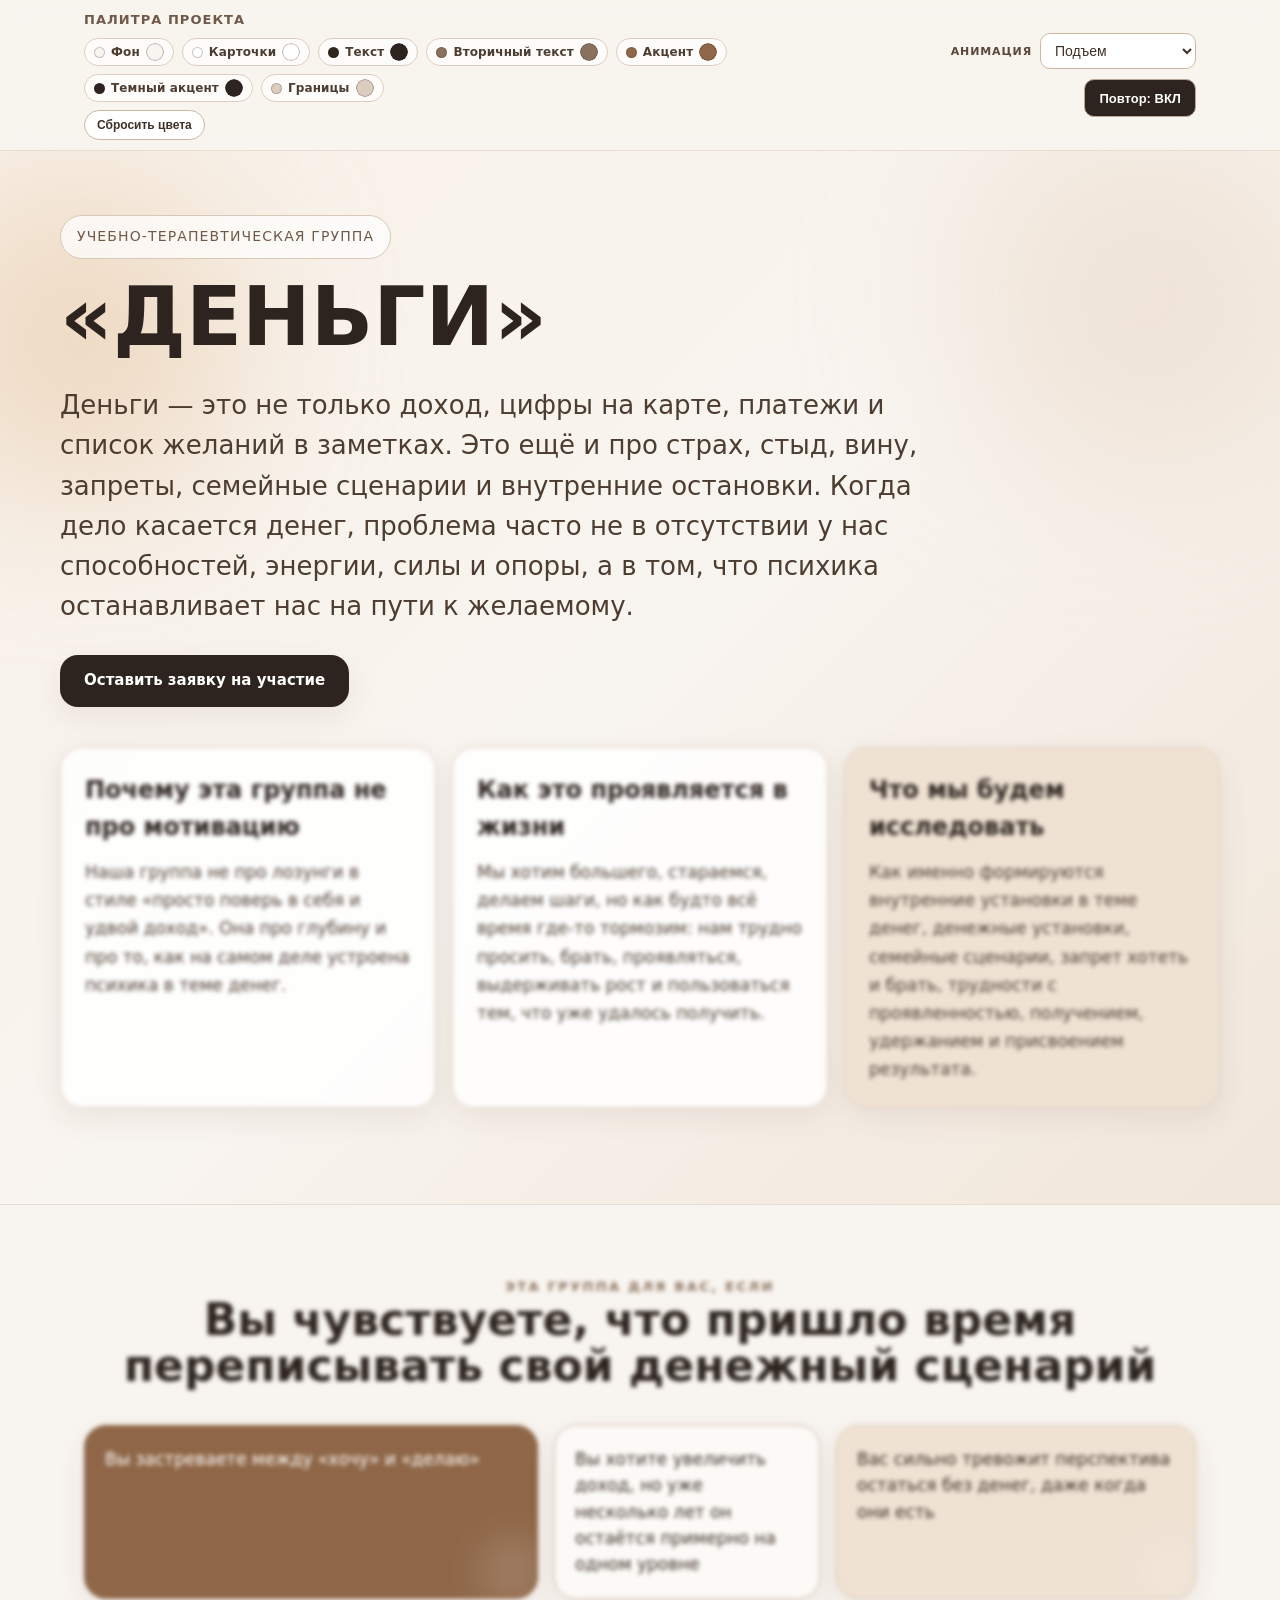
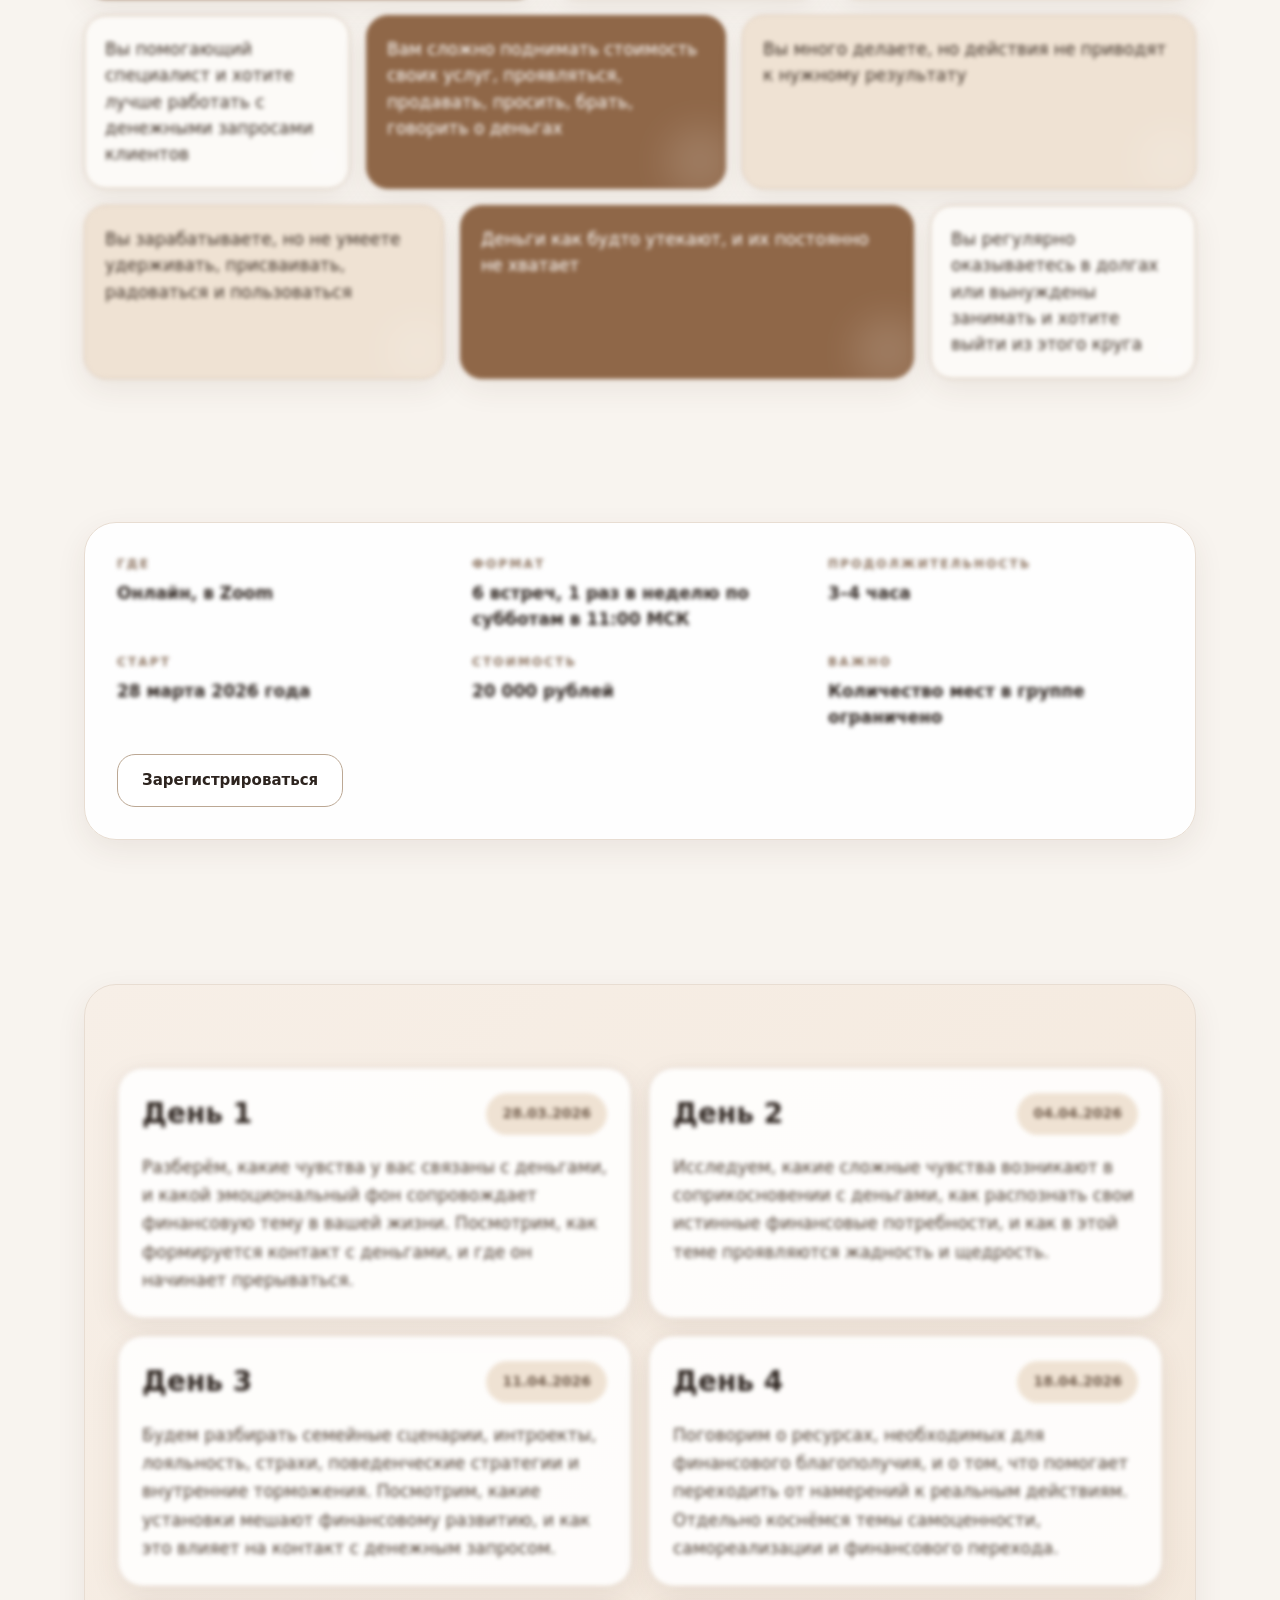
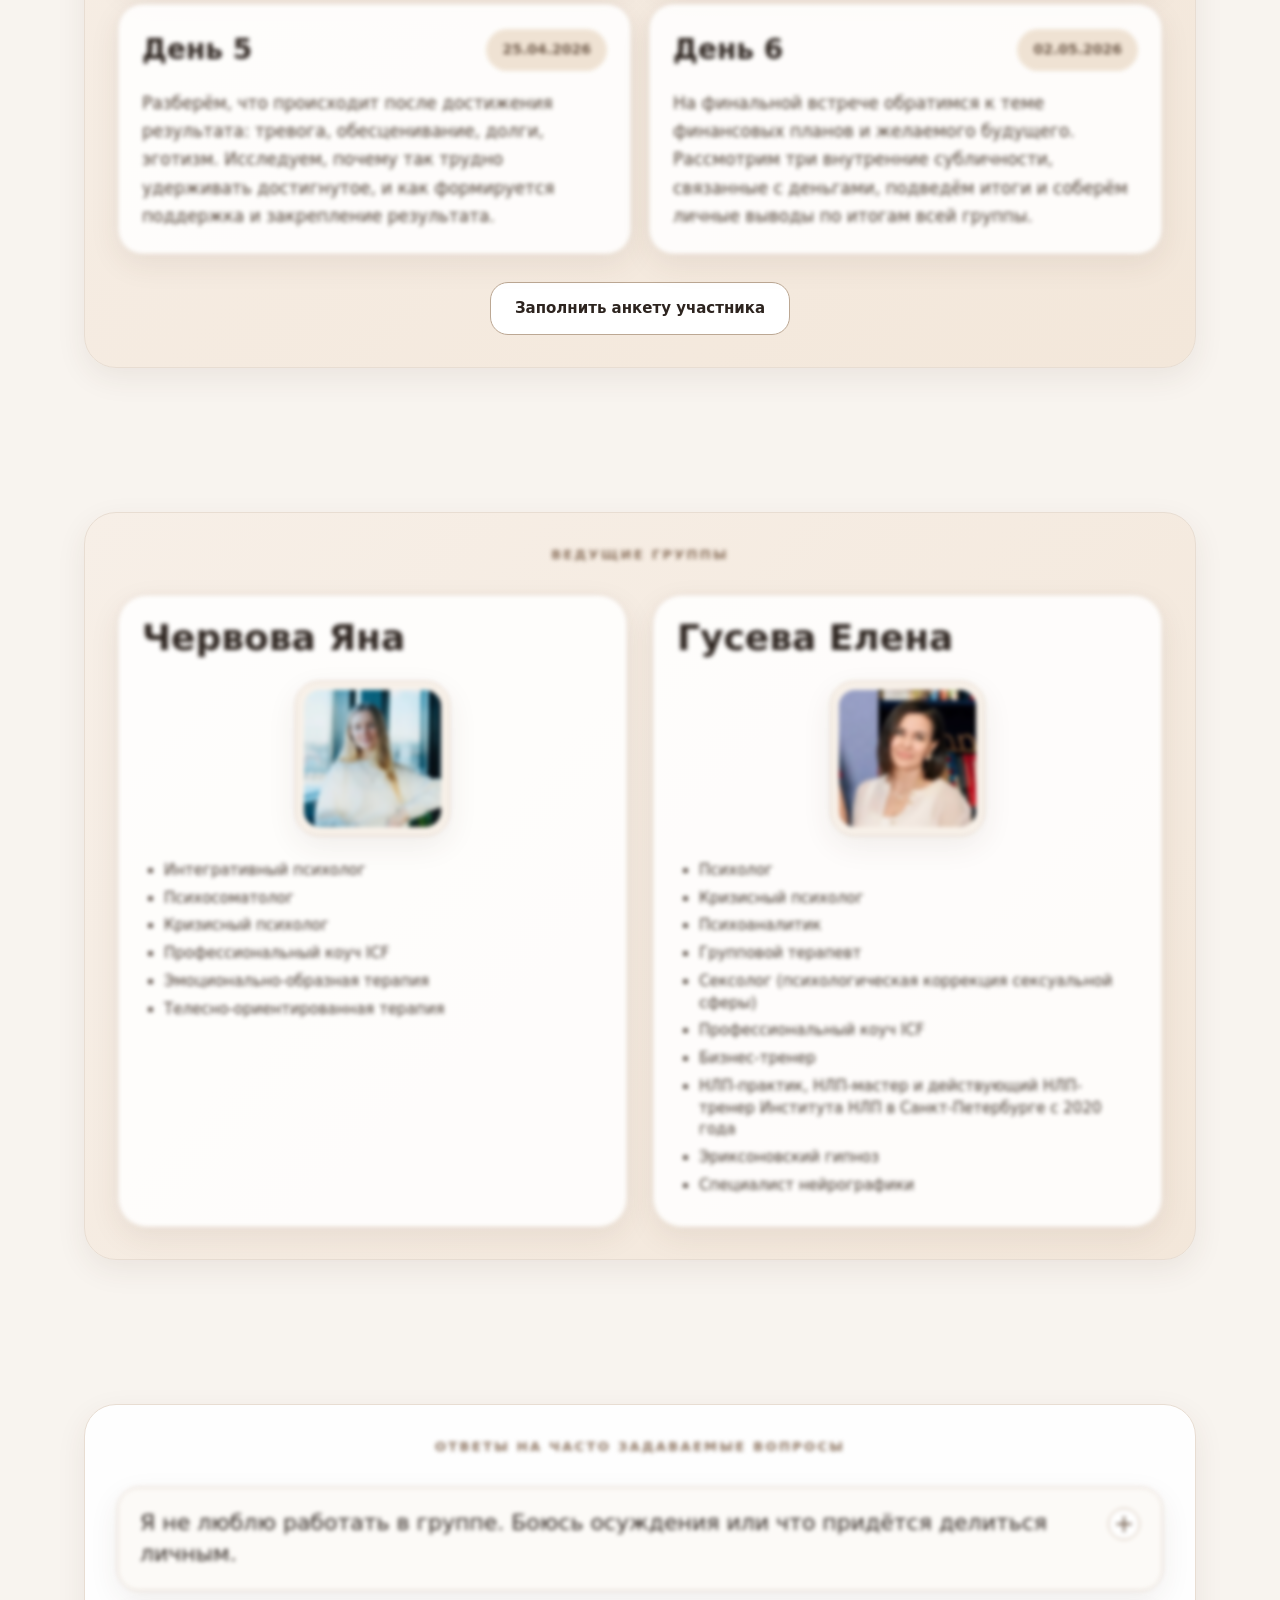
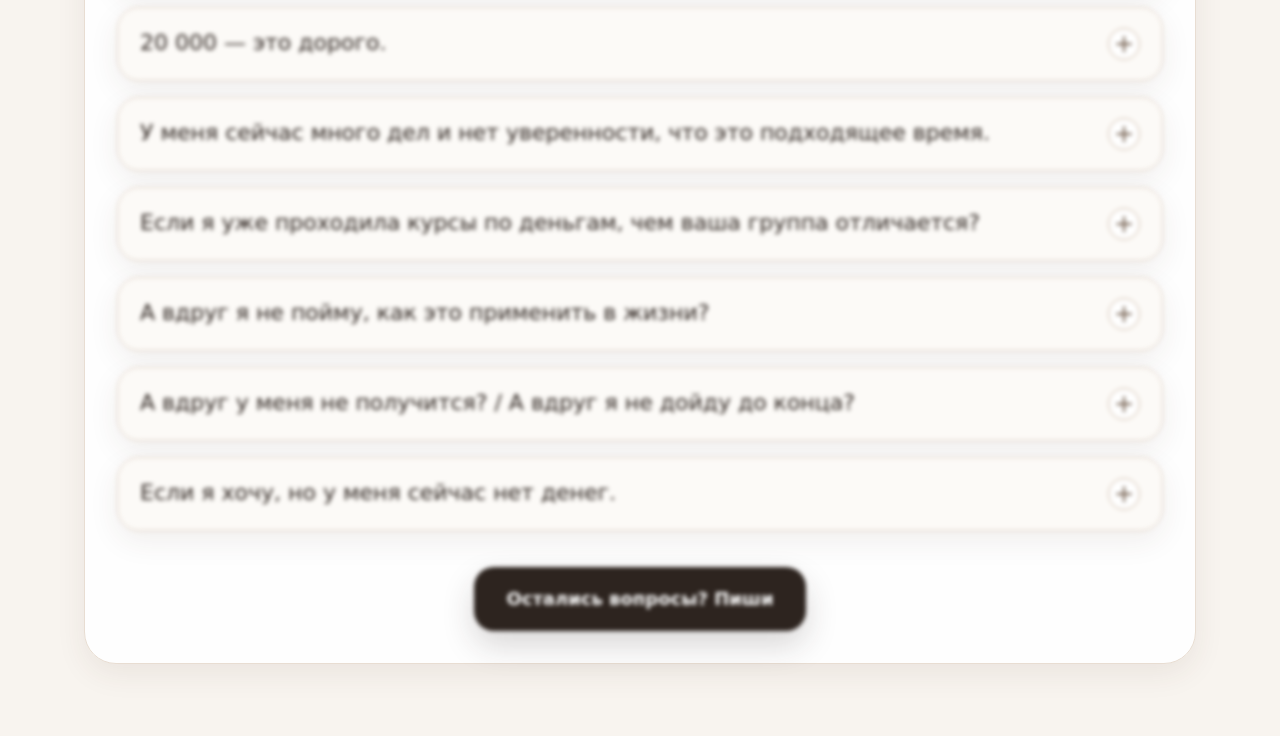
==== commit 9d8d8214: "Цветовая палитра" ====
--- a/index.html
+++ b/index.html
@@ -4,36 +4,65 @@
   <meta charset="UTF-8" />
   <meta name="viewport" content="width=device-width, initial-scale=1.0" />
   <title>Учебно-терапевтическая группа «ДЕНЬГИ»</title>
-  <link rel="stylesheet" href="styles.css?v=20260319-2" />
+  <link rel="stylesheet" href="styles.css?v=20260319-3" />
 </head>
 <body>
   <header class="site-header">
     <div class="container header-inner">
       <div class="header-left">
-        <div class="header-title">Project Palette</div>
-        <div class="header-palette" aria-label="Site color palette">
-          <span class="palette-item"><span class="palette-swatch swatch-bg"></span><span>Background</span></span>
-          <span class="palette-item"><span class="palette-swatch swatch-surface"></span><span>Surface</span></span>
-          <span class="palette-item"><span class="palette-swatch swatch-text"></span><span>Text</span></span>
-          <span class="palette-item"><span class="palette-swatch swatch-muted"></span><span>Muted</span></span>
-          <span class="palette-item"><span class="palette-swatch swatch-accent"></span><span>Accent</span></span>
-          <span class="palette-item"><span class="palette-swatch swatch-accent-dark"></span><span>Accent Dark</span></span>
-          <span class="palette-item"><span class="palette-swatch swatch-line"></span><span>Borders</span></span>
-        </div>
+        <div class="header-title">Палитра проекта</div>
+        <div class="header-palette" aria-label="Палитра цветов сайта">
+          <label class="palette-item" for="colorBg">
+            <span class="palette-swatch swatch-bg"></span>
+            <span class="palette-name">Фон</span>
+            <input class="palette-picker" id="colorBg" type="color" data-color-var="--bg" aria-label="Цвет фона страницы" />
+          </label>
+          <label class="palette-item" for="colorSurface">
+            <span class="palette-swatch swatch-surface"></span>
+            <span class="palette-name">Карточки</span>
+            <input class="palette-picker" id="colorSurface" type="color" data-color-var="--card-solid" aria-label="Цвет карточек" />
+          </label>
+          <label class="palette-item" for="colorText">
+            <span class="palette-swatch swatch-text"></span>
+            <span class="palette-name">Текст</span>
+            <input class="palette-picker" id="colorText" type="color" data-color-var="--text" aria-label="Цвет основного текста" />
+          </label>
+          <label class="palette-item" for="colorMuted">
+            <span class="palette-swatch swatch-muted"></span>
+            <span class="palette-name">Вторичный текст</span>
+            <input class="palette-picker" id="colorMuted" type="color" data-color-var="--muted" aria-label="Цвет вторичного текста" />
+          </label>
+          <label class="palette-item" for="colorAccent">
+            <span class="palette-swatch swatch-accent"></span>
+            <span class="palette-name">Акцент</span>
+            <input class="palette-picker" id="colorAccent" type="color" data-color-var="--accent" aria-label="Акцентный цвет" />
+          </label>
+          <label class="palette-item" for="colorAccentDark">
+            <span class="palette-swatch swatch-accent-dark"></span>
+            <span class="palette-name">Темный акцент</span>
+            <input class="palette-picker" id="colorAccentDark" type="color" data-color-var="--accent-dark" aria-label="Темный акцентный цвет" />
+          </label>
+          <label class="palette-item" for="colorLine">
+            <span class="palette-swatch swatch-line"></span>
+            <span class="palette-name">Границы</span>
+            <input class="palette-picker" id="colorLine" type="color" data-color-var="--line" aria-label="Цвет границ" />
+          </label>
+        </div>
+        <button id="paletteReset" class="palette-reset" type="button">Сбросить цвета</button>
       </div>
       <div class="header-controls">
         <label class="header-control" for="animationPreset">
-          <span>Animation</span>
+          <span>Анимация</span>
           <select id="animationPreset" name="animationPreset">
-            <option value="rise">Rise</option>
-            <option value="slide-left">Slide Left</option>
-            <option value="zoom">Zoom In</option>
-            <option value="soft-blur">Soft Blur</option>
-            <option value="none">None</option>
+            <option value="rise">Подъем</option>
+            <option value="slide-left">Сдвиг влево</option>
+            <option value="zoom">Приближение</option>
+            <option value="soft-blur">Мягкое размытие</option>
+            <option value="none">Без анимации</option>
           </select>
         </label>
         <button id="revealToggle" class="header-toggle" type="button" aria-pressed="true">
-          Replay: ON
+          Повтор: ВКЛ
         </button>
       </div>
     </div>
@@ -230,6 +259,6 @@
       </div>
     </section>
   </main>
-  <script src="script.js?v=20260317-5" defer></script>
+  <script src="script.js?v=20260319-1" defer></script>
 </body>
 </html>
--- a/styles.css
+++ b/styles.css
@@ -228,7 +228,9 @@
       font-weight: 600;
       letter-spacing: .01em;
       white-space: nowrap;
-    }
+      cursor: pointer;
+    }
+    .palette-name { line-height: 1; }
     .palette-swatch {
       width: 11px;
       height: 11px;
@@ -236,6 +238,41 @@
       border: 1px solid rgba(45,36,31,.25);
       flex: 0 0 11px;
     }
+    .palette-picker {
+      appearance: none;
+      -webkit-appearance: none;
+      width: 18px;
+      height: 18px;
+      border: none;
+      padding: 0;
+      border-radius: 999px;
+      background: transparent;
+      cursor: pointer;
+      flex: 0 0 18px;
+    }
+    .palette-picker::-webkit-color-swatch-wrapper { padding: 0; }
+    .palette-picker::-webkit-color-swatch {
+      border: 1px solid rgba(45,36,31,.35);
+      border-radius: 999px;
+    }
+    .palette-picker::-moz-color-swatch {
+      border: 1px solid rgba(45,36,31,.35);
+      border-radius: 999px;
+    }
+    .palette-reset {
+      align-self: flex-start;
+      min-height: 30px;
+      border: 1px solid #ccb7a3;
+      background: white;
+      color: #3f3127;
+      border-radius: 999px;
+      padding: 5px 12px;
+      font-size: 12px;
+      font-weight: 700;
+      cursor: pointer;
+      transition: .18s ease;
+    }
+    .palette-reset:hover { background: #f8f1e9; }
     .swatch-bg { background: var(--bg); }
     .swatch-surface { background: var(--card-solid); }
     .swatch-text { background: var(--text); }
@@ -372,6 +409,8 @@
       .header-title { font-size: 12px; }
       .header-palette { gap: 6px; }
       .palette-item { font-size: 11px; padding: 4px 8px; min-height: 24px; }
+      .palette-picker { width: 17px; height: 17px; flex-basis: 17px; }
+      .palette-reset { width: 100%; min-height: 40px; border-radius: 10px; font-size: 12px; }
       .header-controls { width: 100%; justify-content: flex-start; gap: 8px; }
       .header-control { width: 100%; justify-content: space-between; }
       .header-control select { min-width: 0; width: 100%; }
@@ -402,6 +441,7 @@
       .container { padding: 0 14px; }
       .hero .container { padding: 0 18px; }
       .palette-item { font-size: 10px; padding: 3px 7px; min-height: 22px; }
+      .palette-picker { width: 16px; height: 16px; flex-basis: 16px; }
       .hero-inner { padding: 36px 0 48px; }
       .lead { font-size: 17px; }
       .section-kicker { letter-spacing: .12em; font-size: 11px; }
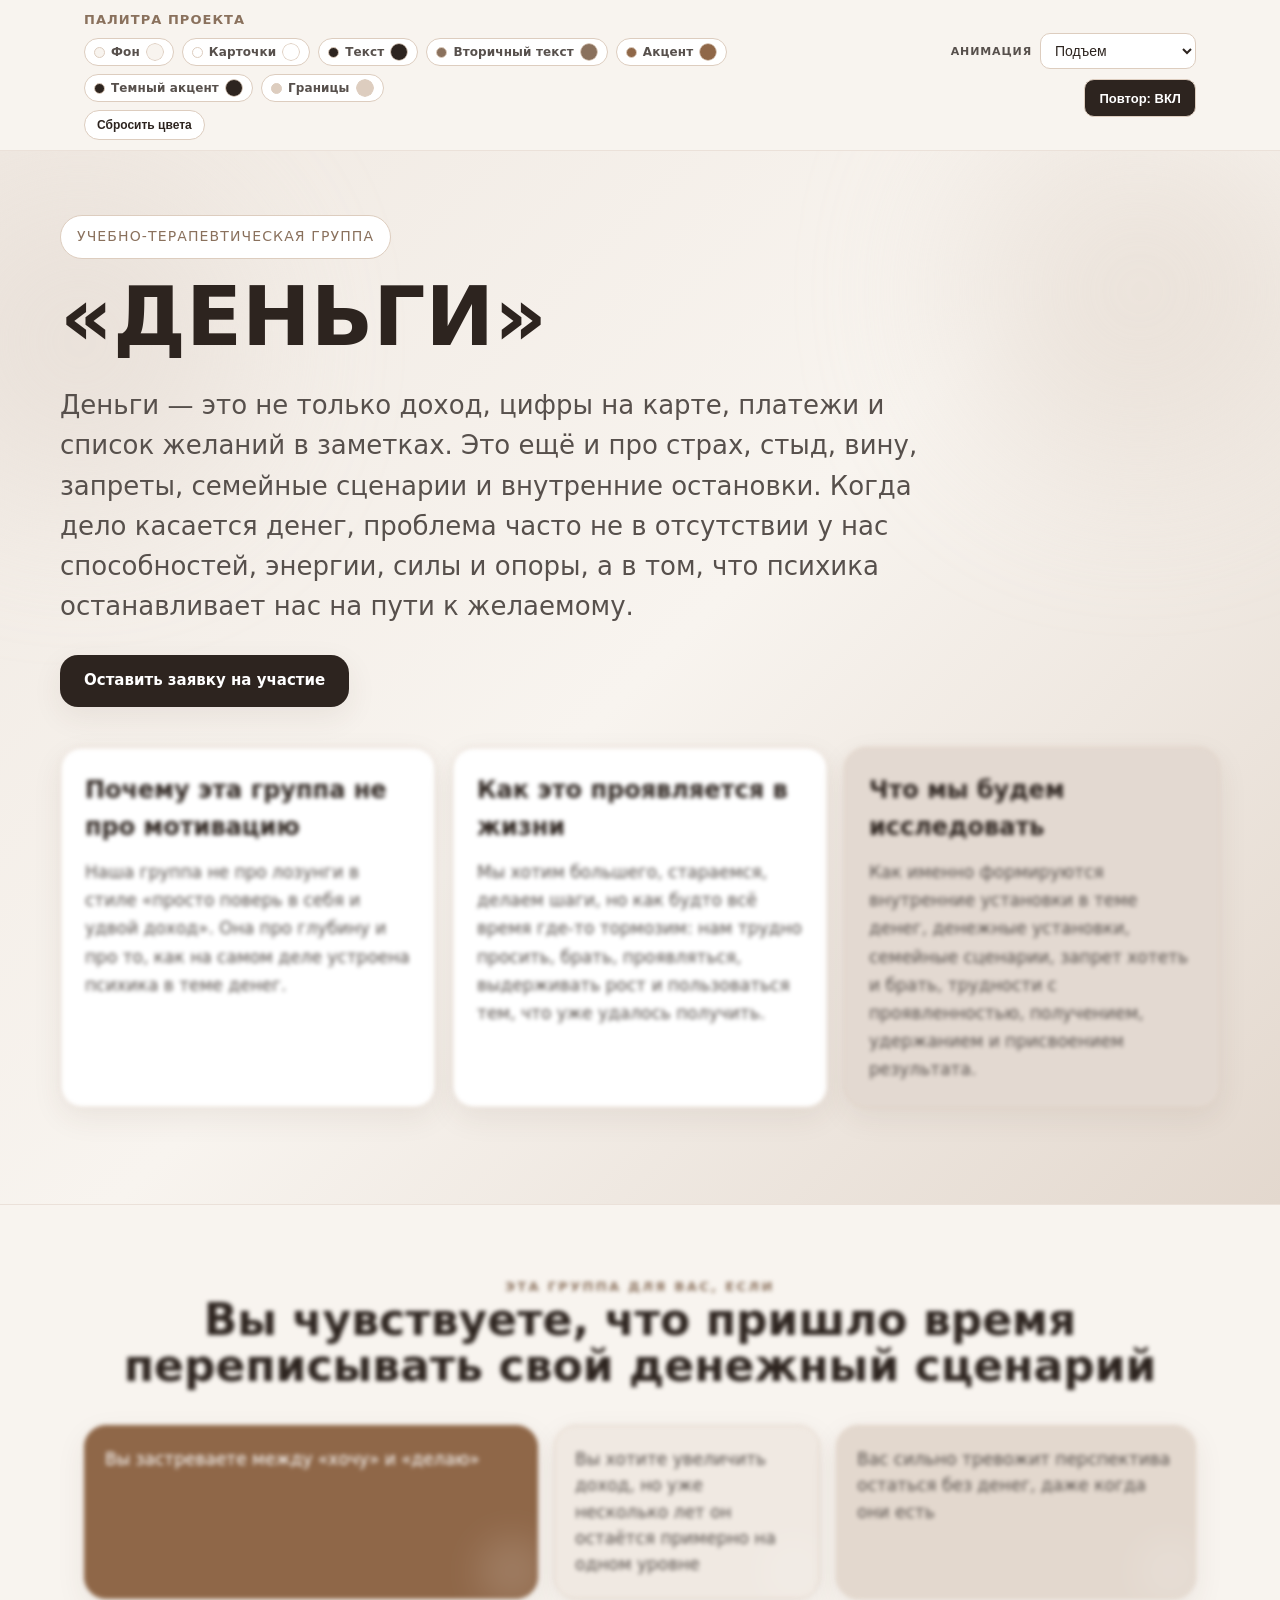
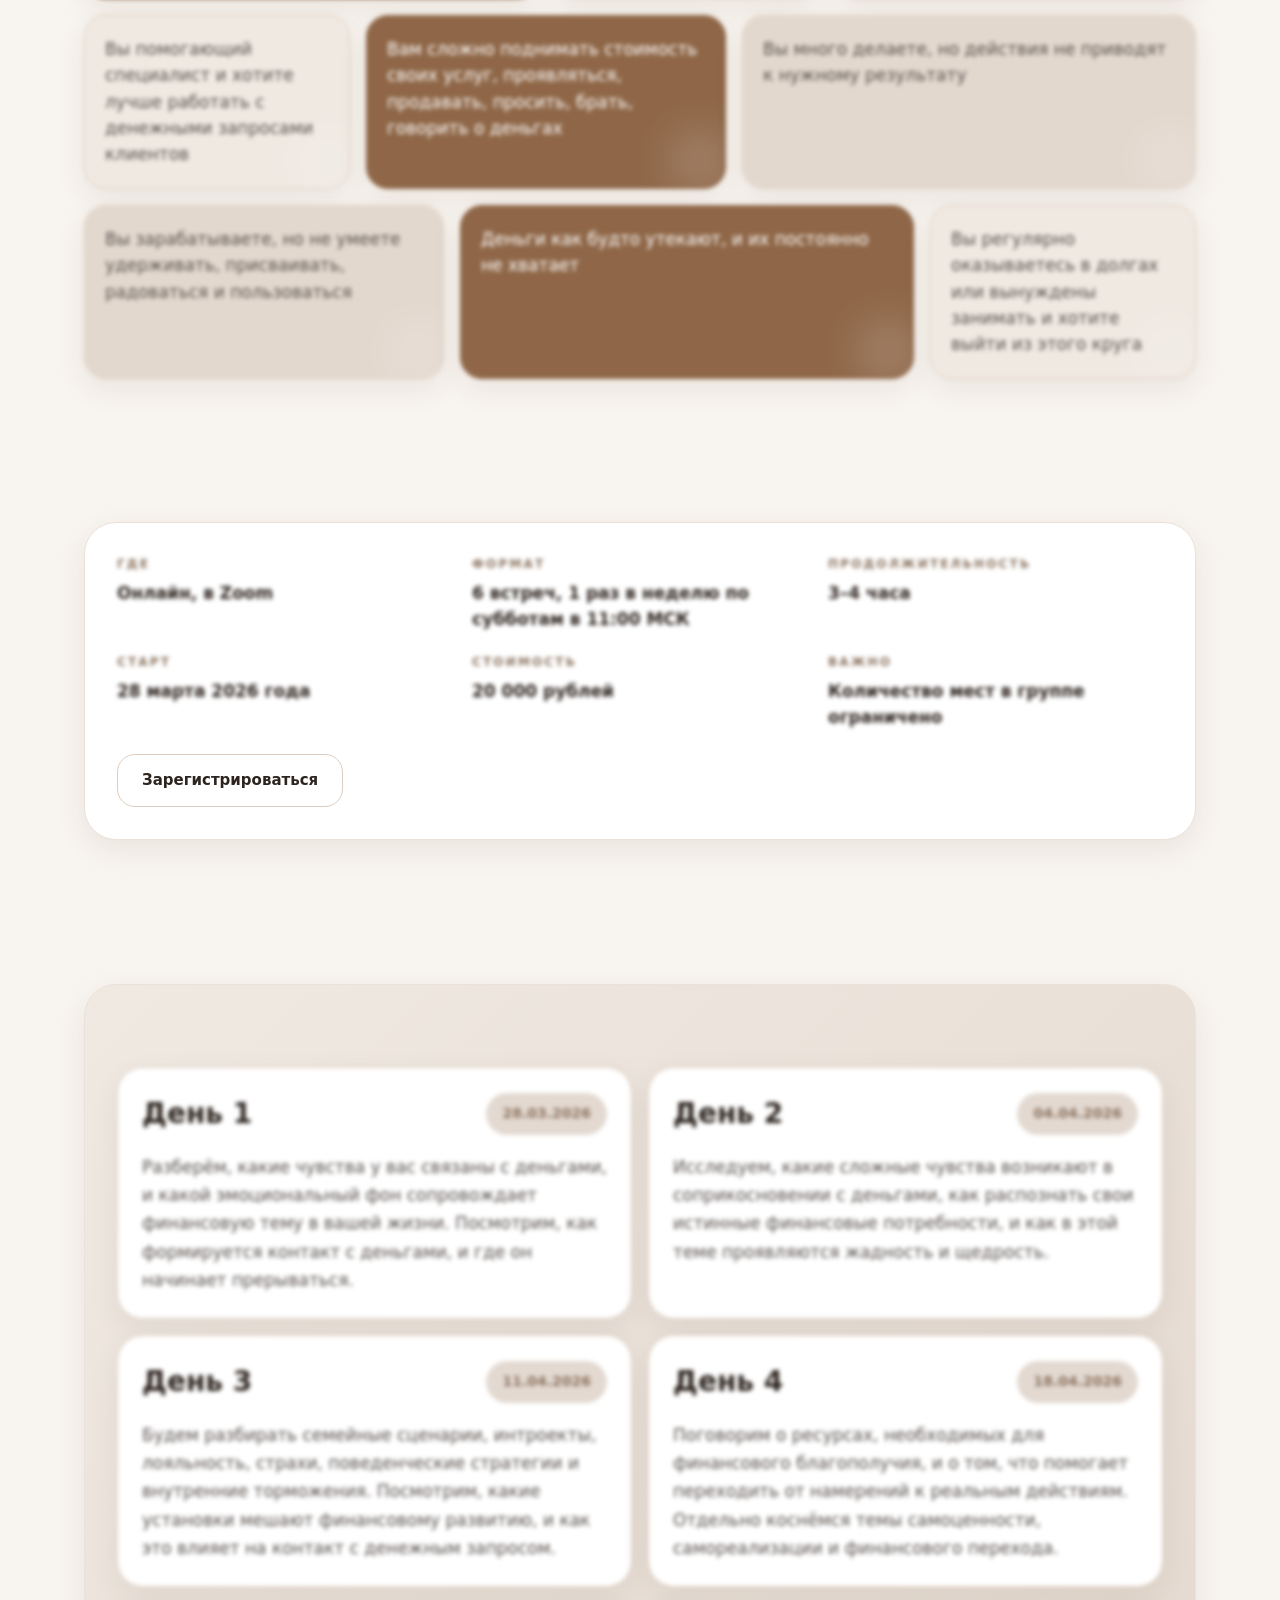
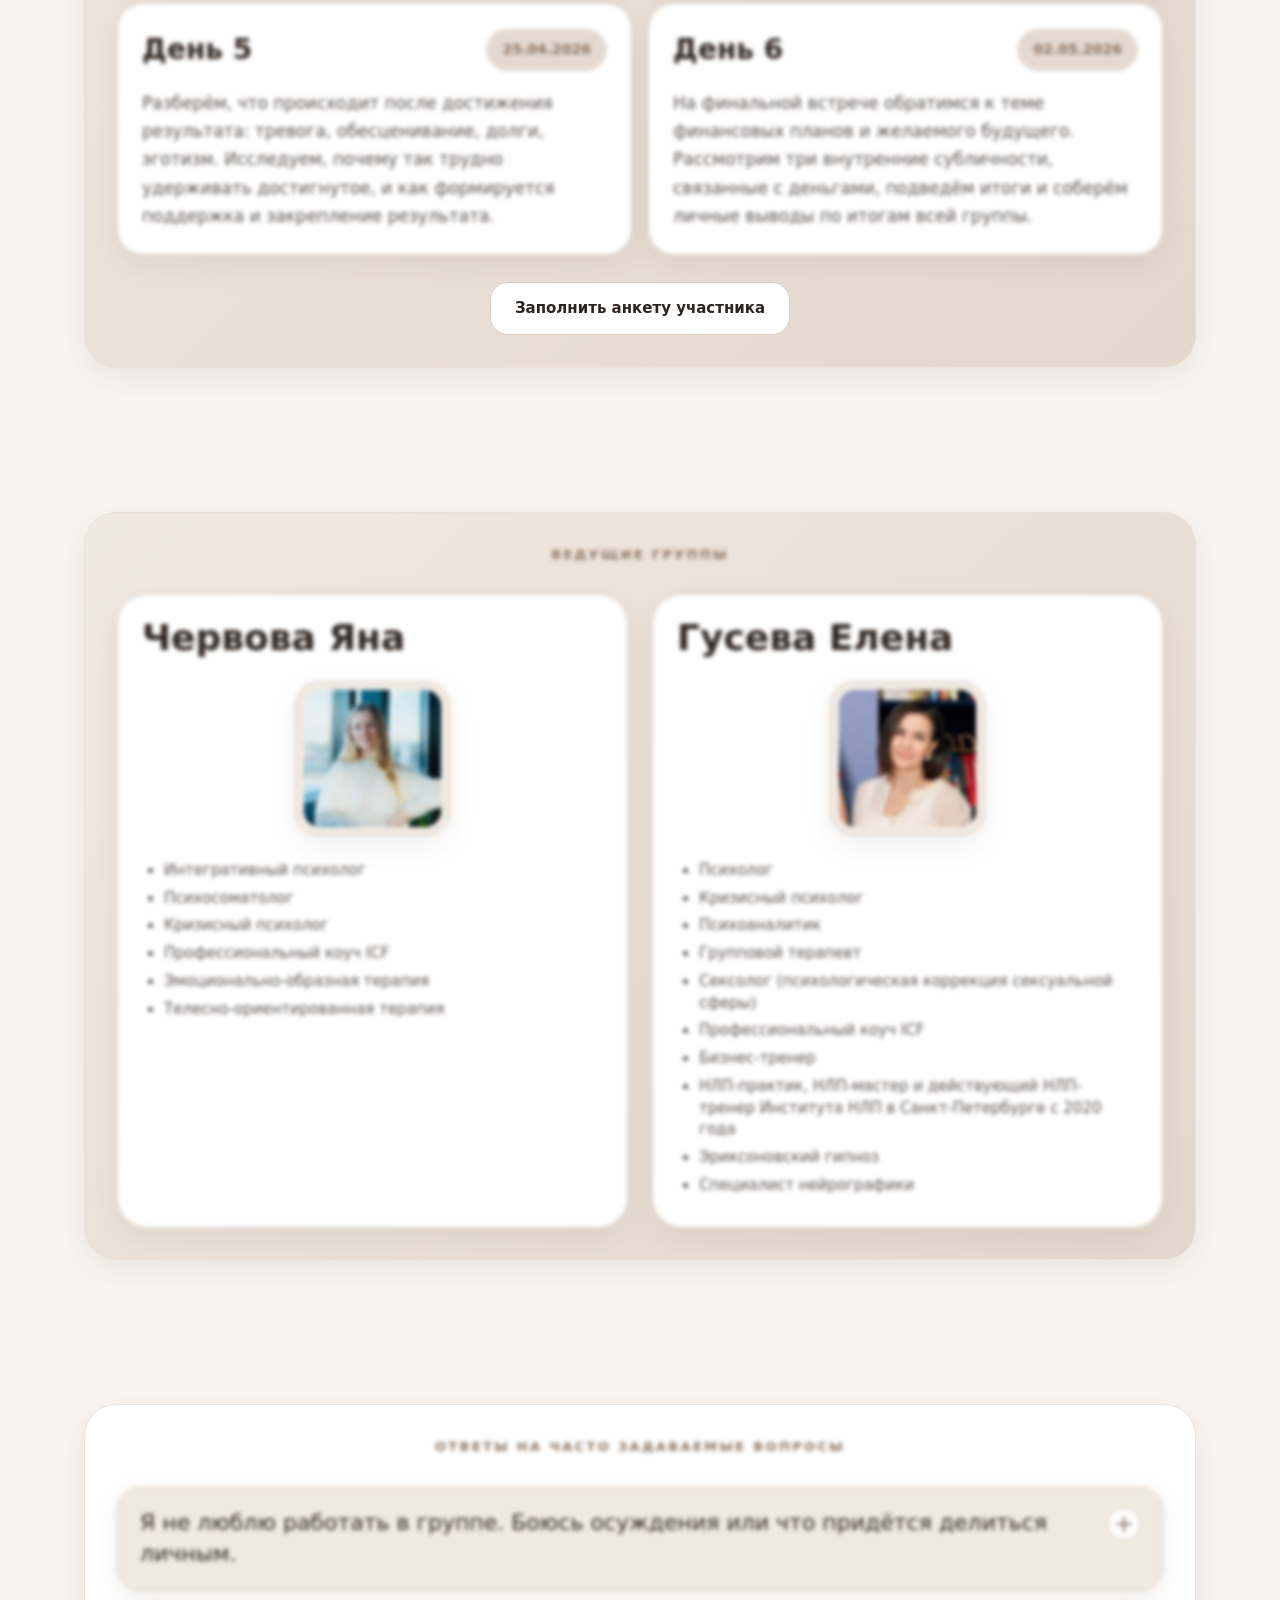
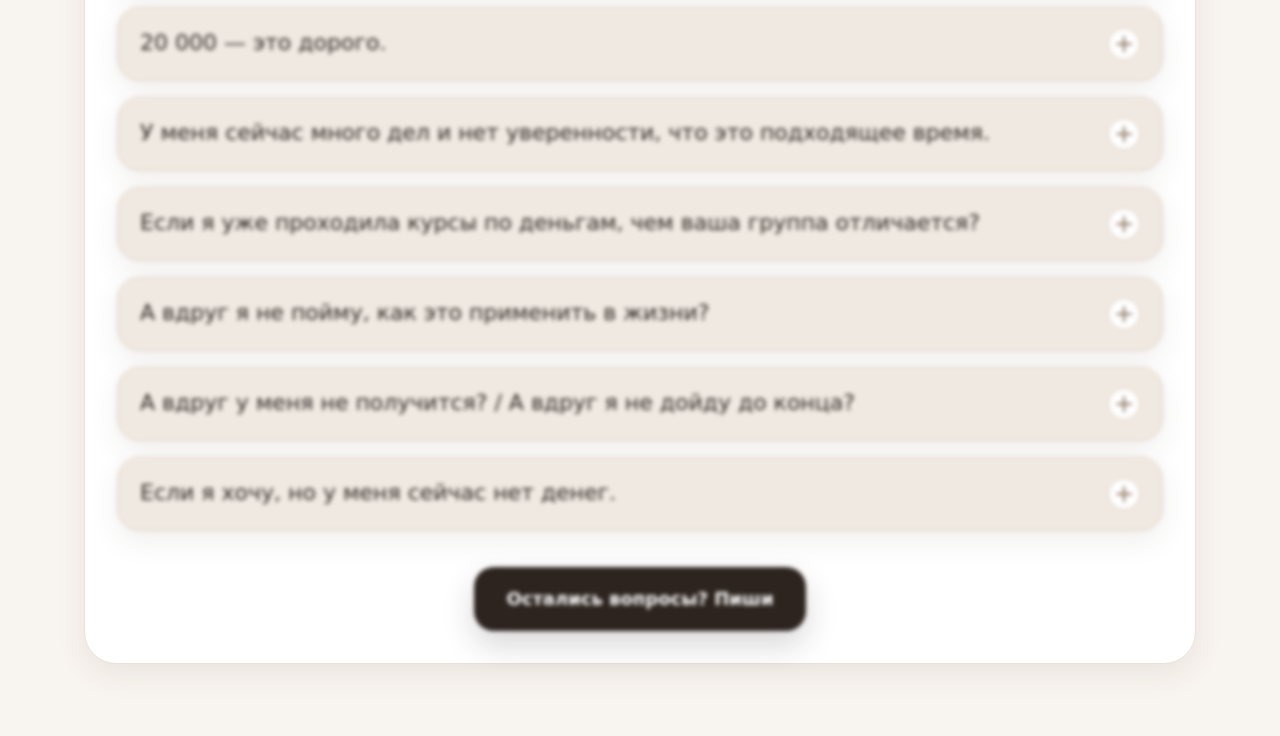
==== commit 9381df9f: "Изменения цвета" ====
--- a/index.html
+++ b/index.html
@@ -4,7 +4,7 @@
   <meta charset="UTF-8" />
   <meta name="viewport" content="width=device-width, initial-scale=1.0" />
   <title>Учебно-терапевтическая группа «ДЕНЬГИ»</title>
-  <link rel="stylesheet" href="styles.css?v=20260319-3" />
+  <link rel="stylesheet" href="styles.css?v=20260319-4" />
 </head>
 <body>
   <header class="site-header">
@@ -259,6 +259,6 @@
       </div>
     </section>
   </main>
-  <script src="script.js?v=20260319-1" defer></script>
+  <script src="script.js?v=20260319-2" defer></script>
 </body>
 </html>
--- a/styles.css
+++ b/styles.css
@@ -36,17 +36,17 @@
       position: relative;
       overflow: hidden;
       border-bottom: 1px solid var(--line-soft);
-      background: linear-gradient(135deg, #f8f1e8 0%, #f8f4ef 50%, #f1e6da 100%);
+      background: linear-gradient(135deg, var(--bg-soft) 0%, var(--bg) 50%, var(--bg-warm) 100%);
     }
     .blob, .blob2 {
       position: absolute; border-radius: 999px; filter: blur(80px); opacity: .55; pointer-events:none;
     }
-    .blob { width: 320px; height: 320px; background: #e7c7a5; left: -80px; top: 30px; }
-    .blob2 { width: 360px; height: 360px; background: #ead8c6; right: -40px; top: -40px; }
+    .blob { width: 320px; height: 320px; background: var(--accent-soft); left: -80px; top: 30px; }
+    .blob2 { width: 360px; height: 360px; background: var(--bg-warm); right: -40px; top: -40px; }
     .hero-inner { position: relative; padding: 64px 0 96px; }
     .eyebrow {
-      display: inline-flex; padding: 10px 16px; border-radius: 999px; border: 1px solid #d8c8b7;
-      background: rgba(255,255,255,.7); color: #6f5a49; font-size: 14px; letter-spacing: .08em; text-transform: uppercase;
+      display: inline-flex; padding: 10px 16px; border-radius: 999px; border: 1px solid var(--line);
+      background: var(--card-solid); color: var(--muted); font-size: 14px; letter-spacing: .08em; text-transform: uppercase;
       backdrop-filter: blur(8px);
     }
     h1 { margin: 18px 0 0; font-size: clamp(42px, 8vw, 82px); line-height: .98; }
@@ -62,15 +62,15 @@
       font-size: 15px; transition: .18s ease; box-shadow: var(--shadow);
     }
     .btn-dark { background: var(--accent-dark); color: white; }
-    .btn-dark:hover { background: #3a3029; }
-    .btn-light { background: white; color: var(--text); border: 1px solid #bca894; box-shadow: none; }
-    .btn-light:hover { background: #f8f1e9; }
+    .btn-dark:hover { background: var(--text-soft); }
+    .btn-light { background: var(--card-solid); color: var(--text); border: 1px solid var(--line); box-shadow: none; }
+    .btn-light:hover { background: var(--bg-soft); }
     .features { margin-top: 40px; display: grid; gap: 16px; grid-template-columns: repeat(3, 1fr); }
     .feature-card {
       border: 1px solid var(--line);
       border-radius: var(--radius-md);
       padding: 24px; box-shadow: var(--shadow);
-      background: rgba(255,255,255,.85);
+      background: var(--card-solid);
     }
     .feature-card.warm { background: var(--accent-soft); }
     .feature-card h3 { font-size: 24px; margin-bottom: 12px; }
@@ -96,8 +96,8 @@
       border-radius: 999px; background: rgba(255,255,255,.14); filter: blur(18px);
     }
     .card-accent { background: var(--accent); color: white; border-color: var(--accent); }
-    .card-light { background: #fcfaf7; color: #3f3127; border-color: #ccb7a3; }
-    .card-warm { background: #efe2d3; color: #3f3127; border-color: #d7c1ad; }
+    .card-light { background: var(--bg-soft); color: var(--text-soft); border-color: var(--line); }
+    .card-warm { background: var(--bg-warm); color: var(--text-soft); border-color: var(--line); }
     .audience-grid .audience-card:nth-child(1) { grid-column: span 5; }
     .audience-grid .audience-card:nth-child(2) { grid-column: span 3; }
     .audience-grid .audience-card:nth-child(3) { grid-column: span 4; }
@@ -114,9 +114,9 @@
       box-shadow: var(--shadow);
       padding: 32px;
     }
-    .info-box { background: rgba(255,255,255,.92); }
-    .program-box, .hosts-box { background: linear-gradient(135deg, #f7efe7 0%, #f3e7da 100%); }
-    .faq-box { background: rgba(255,255,255,.92); }
+    .info-box { background: var(--card-solid); }
+    .program-box, .hosts-box { background: linear-gradient(135deg, var(--bg-soft) 0%, var(--bg-warm) 100%); }
+    .faq-box { background: var(--card-solid); }
     .info-grid {
       display: grid; gap: 20px; grid-template-columns: repeat(3, 1fr);
     }
@@ -126,33 +126,33 @@
     .info-item .value { margin-top: 6px; font-weight: 600; font-size: 17px; }
     .program-grid { display: grid; gap: 16px; grid-template-columns: repeat(2, 1fr); margin-top: 30px; }
     .program-card {
-      border: 1px solid var(--line); border-radius: 26px; background: rgba(255,255,255,.86); padding: 24px; box-shadow: var(--shadow);
+      border: 1px solid var(--line); border-radius: 26px; background: var(--card-solid); padding: 24px; box-shadow: var(--shadow);
     }
     .program-head { display: flex; align-items: center; justify-content: space-between; gap: 14px; }
     .program-head h3 { font-size: 28px; }
     .date-chip {
       display: inline-flex; align-items: center; justify-content: center;
-      padding: 10px 16px; border-radius: 999px; background: var(--accent-soft); color: #6f5a49; font-size: 14px; font-weight: 600;
+      padding: 10px 16px; border-radius: 999px; background: var(--accent-soft); color: var(--muted); font-size: 14px; font-weight: 600;
       white-space: nowrap;
     }
     .program-card p { margin: 18px 0 0; font-size: 17px; color: var(--text-soft); line-height: 1.65; }
     .hosts-grid { margin-top: 28px; display: grid; gap: 24px; grid-template-columns: repeat(2, 1fr); }
     .host-card {
-      border: 1px solid var(--line); border-radius: 30px; background: rgba(255,255,255,.86); padding: 24px; box-shadow: var(--shadow);
+      border: 1px solid var(--line); border-radius: 30px; background: var(--card-solid); padding: 24px; box-shadow: var(--shadow);
     }
     .host-card h3 { font-size: 36px; line-height: 1.05; }
     .photo-wrap {
       width: 155px; height: 155px; margin: 24px auto 0; padding: 8px;
-      border-radius: 24px; overflow: hidden; border: 1px solid var(--line); background: #f8f1e9; box-shadow: var(--shadow);
+      border-radius: 24px; overflow: hidden; border: 1px solid var(--line); background: var(--bg-soft); box-shadow: var(--shadow);
     }
     .photo-wrap img { width: 100%; height: 100%; object-fit: cover; border-radius: 16px; }
     .host-list {
-      margin: 24px 0 0; padding-left: 22px; color: #44362c; line-height: 1.45;
+      margin: 24px 0 0; padding-left: 22px; color: var(--text-soft); line-height: 1.45;
     }
     .host-list li { margin: 6px 0; font-size: 15px; }
     .faq-list { margin-top: 30px; display: grid; gap: 16px; }
     .faq-item {
-      border: 1px solid var(--line); border-radius: 22px; background: #fcfaf7; padding: 20px 22px; box-shadow: var(--shadow);
+      border: 1px solid var(--line); border-radius: 22px; background: var(--bg-soft); padding: 20px 22px; box-shadow: var(--shadow);
     }
     .faq-item summary {
       list-style: none; cursor: pointer; display: flex; gap: 14px; align-items: flex-start; justify-content: space-between;
@@ -162,7 +162,7 @@
     .faq-item summary::-webkit-details-marker { display: none; }
     .plus {
       display: inline-flex; align-items: center; justify-content: center; width: 32px; height: 32px; flex: 0 0 32px;
-      border-radius: 999px; border: 1px solid #ccb7a3; background: white; color: #6f5a49; font-size: 24px; line-height: 1;
+      border-radius: 999px; border: 1px solid var(--line); background: var(--card-solid); color: var(--muted); font-size: 24px; line-height: 1;
       transition: transform .2s ease;
     }
     .faq-item[open] .plus { transform: rotate(45deg); }
@@ -173,7 +173,7 @@
       background: var(--accent-dark); color: white; border-radius: 20px; padding: 16px 32px;
       font-size: 18px; font-weight: 700; box-shadow: 0 14px 32px rgba(45,36,31,.18);
     }
-    .bottom-cta a:hover { background: #3a3029; }
+    .bottom-cta a:hover { background: var(--text-soft); }
 
     /* Header controls (temporary, can be replaced with full nav later) */
     .site-header {
@@ -181,7 +181,7 @@
       top: 0;
       z-index: 140;
       border-bottom: 1px solid var(--line-soft);
-      background: rgba(248,244,239,.94);
+      background: var(--bg);
       backdrop-filter: blur(8px);
     }
     .header-inner {
@@ -205,7 +205,7 @@
       font-weight: 700;
       letter-spacing: .08em;
       text-transform: uppercase;
-      color: #6f5a49;
+      color: var(--muted);
       white-space: nowrap;
     }
     .header-palette {
@@ -222,8 +222,8 @@
       padding: 4px 9px;
       border-radius: 999px;
       border: 1px solid var(--line);
-      background: rgba(255,255,255,.72);
-      color: #4d3d31;
+      background: var(--card-solid);
+      color: var(--text-soft);
       font-size: 12px;
       font-weight: 600;
       letter-spacing: .01em;
@@ -235,7 +235,7 @@
       width: 11px;
       height: 11px;
       border-radius: 999px;
-      border: 1px solid rgba(45,36,31,.25);
+      border: 1px solid var(--line);
       flex: 0 0 11px;
     }
     .palette-picker {
@@ -252,19 +252,19 @@
     }
     .palette-picker::-webkit-color-swatch-wrapper { padding: 0; }
     .palette-picker::-webkit-color-swatch {
-      border: 1px solid rgba(45,36,31,.35);
+      border: 1px solid var(--line);
       border-radius: 999px;
     }
     .palette-picker::-moz-color-swatch {
-      border: 1px solid rgba(45,36,31,.35);
+      border: 1px solid var(--line);
       border-radius: 999px;
     }
     .palette-reset {
       align-self: flex-start;
       min-height: 30px;
-      border: 1px solid #ccb7a3;
-      background: white;
-      color: #3f3127;
+      border: 1px solid var(--line);
+      background: var(--card-solid);
+      color: var(--text);
       border-radius: 999px;
       padding: 5px 12px;
       font-size: 12px;
@@ -272,7 +272,7 @@
       cursor: pointer;
       transition: .18s ease;
     }
-    .palette-reset:hover { background: #f8f1e9; }
+    .palette-reset:hover { background: var(--bg-soft); }
     .swatch-bg { background: var(--bg); }
     .swatch-surface { background: var(--card-solid); }
     .swatch-text { background: var(--text); }
@@ -291,7 +291,7 @@
       display: flex;
       align-items: center;
       gap: 8px;
-      color: #5a4739;
+      color: var(--text-soft);
       font-size: 13px;
       font-weight: 600;
     }
@@ -305,15 +305,15 @@
       flex: 1 1 auto;
       min-width: 154px;
       border-radius: 10px;
-      border: 1px solid #ccb7a3;
-      background: white;
-      color: #3f3127;
+      border: 1px solid var(--line);
+      background: var(--card-solid);
+      color: var(--text);
       font-size: 14px;
       padding: 8px 10px;
     }
     .header-toggle {
-      border: 1px solid #bca894;
-      background: #2d241f;
+      border: 1px solid var(--line);
+      background: var(--accent-dark);
       color: white;
       border-radius: 10px;
       min-height: 38px;
@@ -323,10 +323,10 @@
       cursor: pointer;
       transition: .18s ease;
     }
-    .header-toggle:hover { background: #3a3029; }
+    .header-toggle:hover { background: var(--text-soft); }
     .header-toggle.is-off {
-      background: white;
-      color: #3f3127;
+      background: var(--card-solid);
+      color: var(--text);
     }
 
     /* Scroll reveal animation (enabled only when JS adds .js on <html>) */
